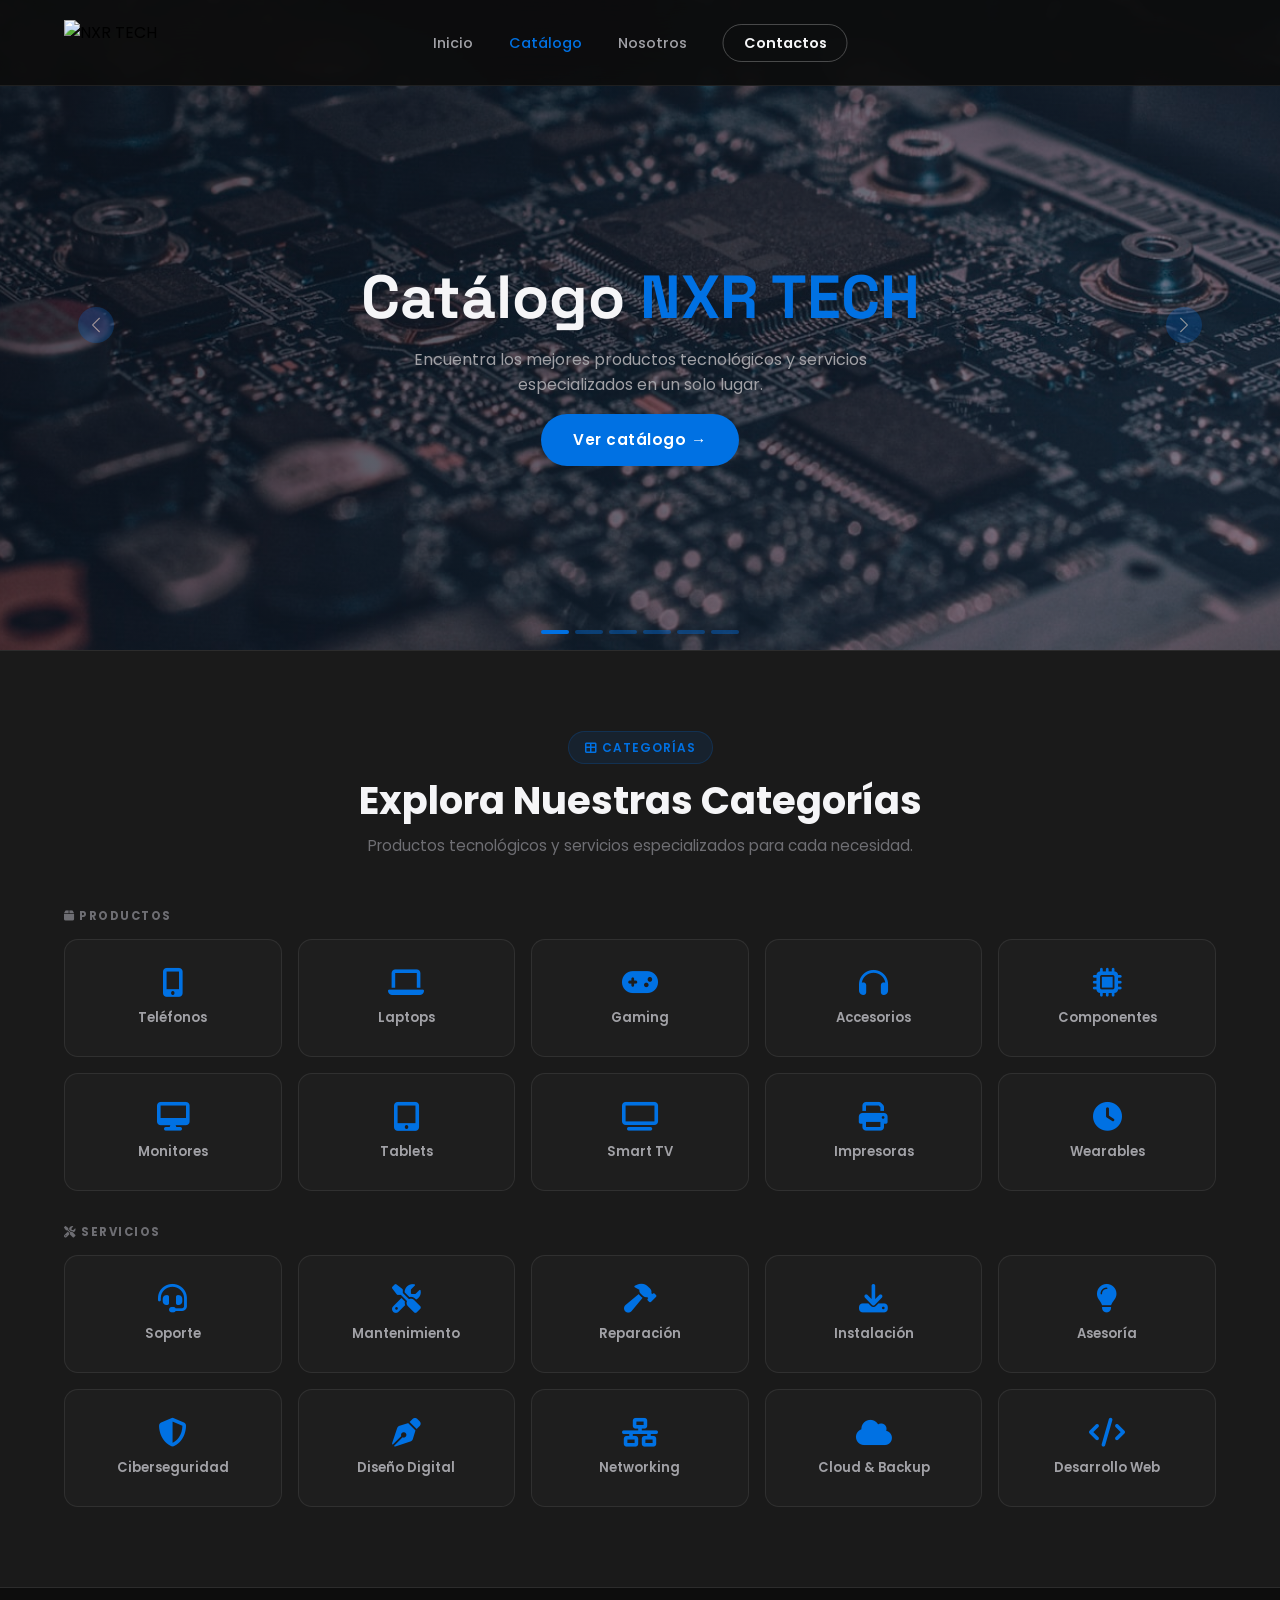
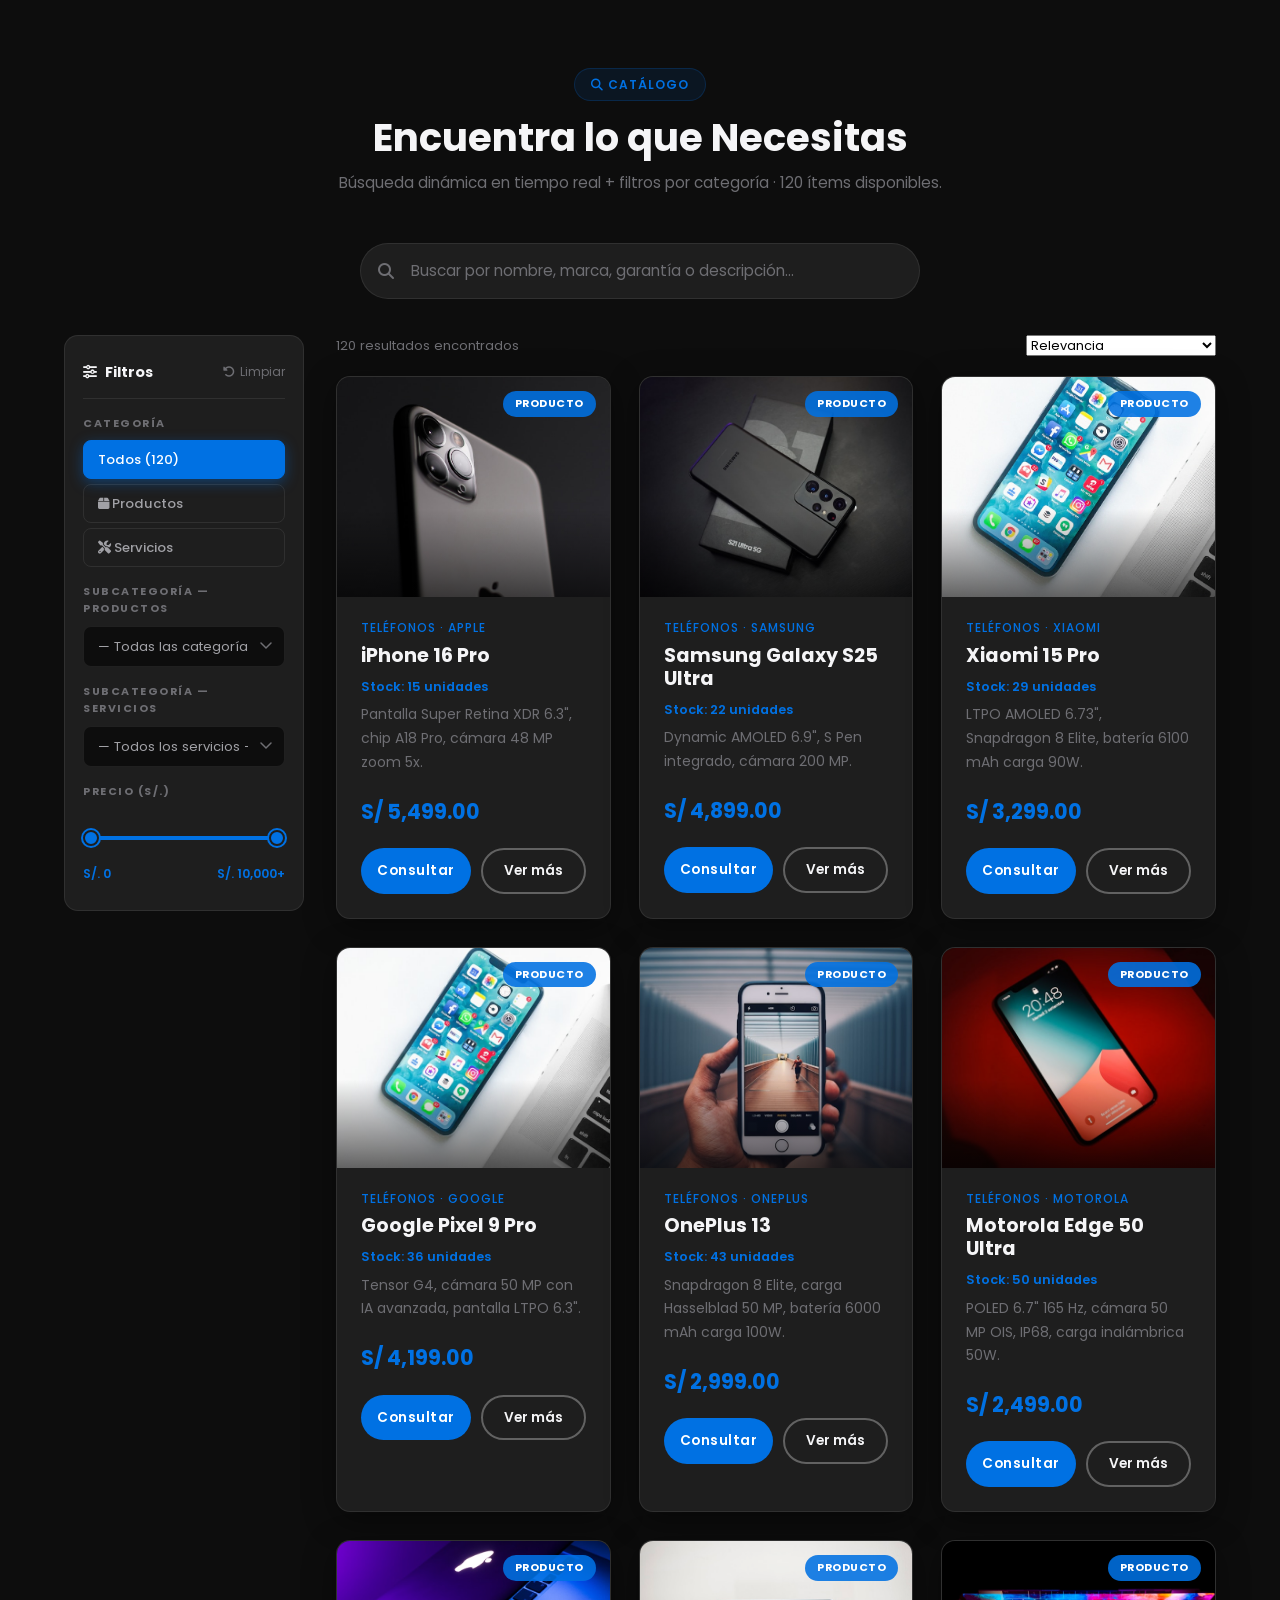
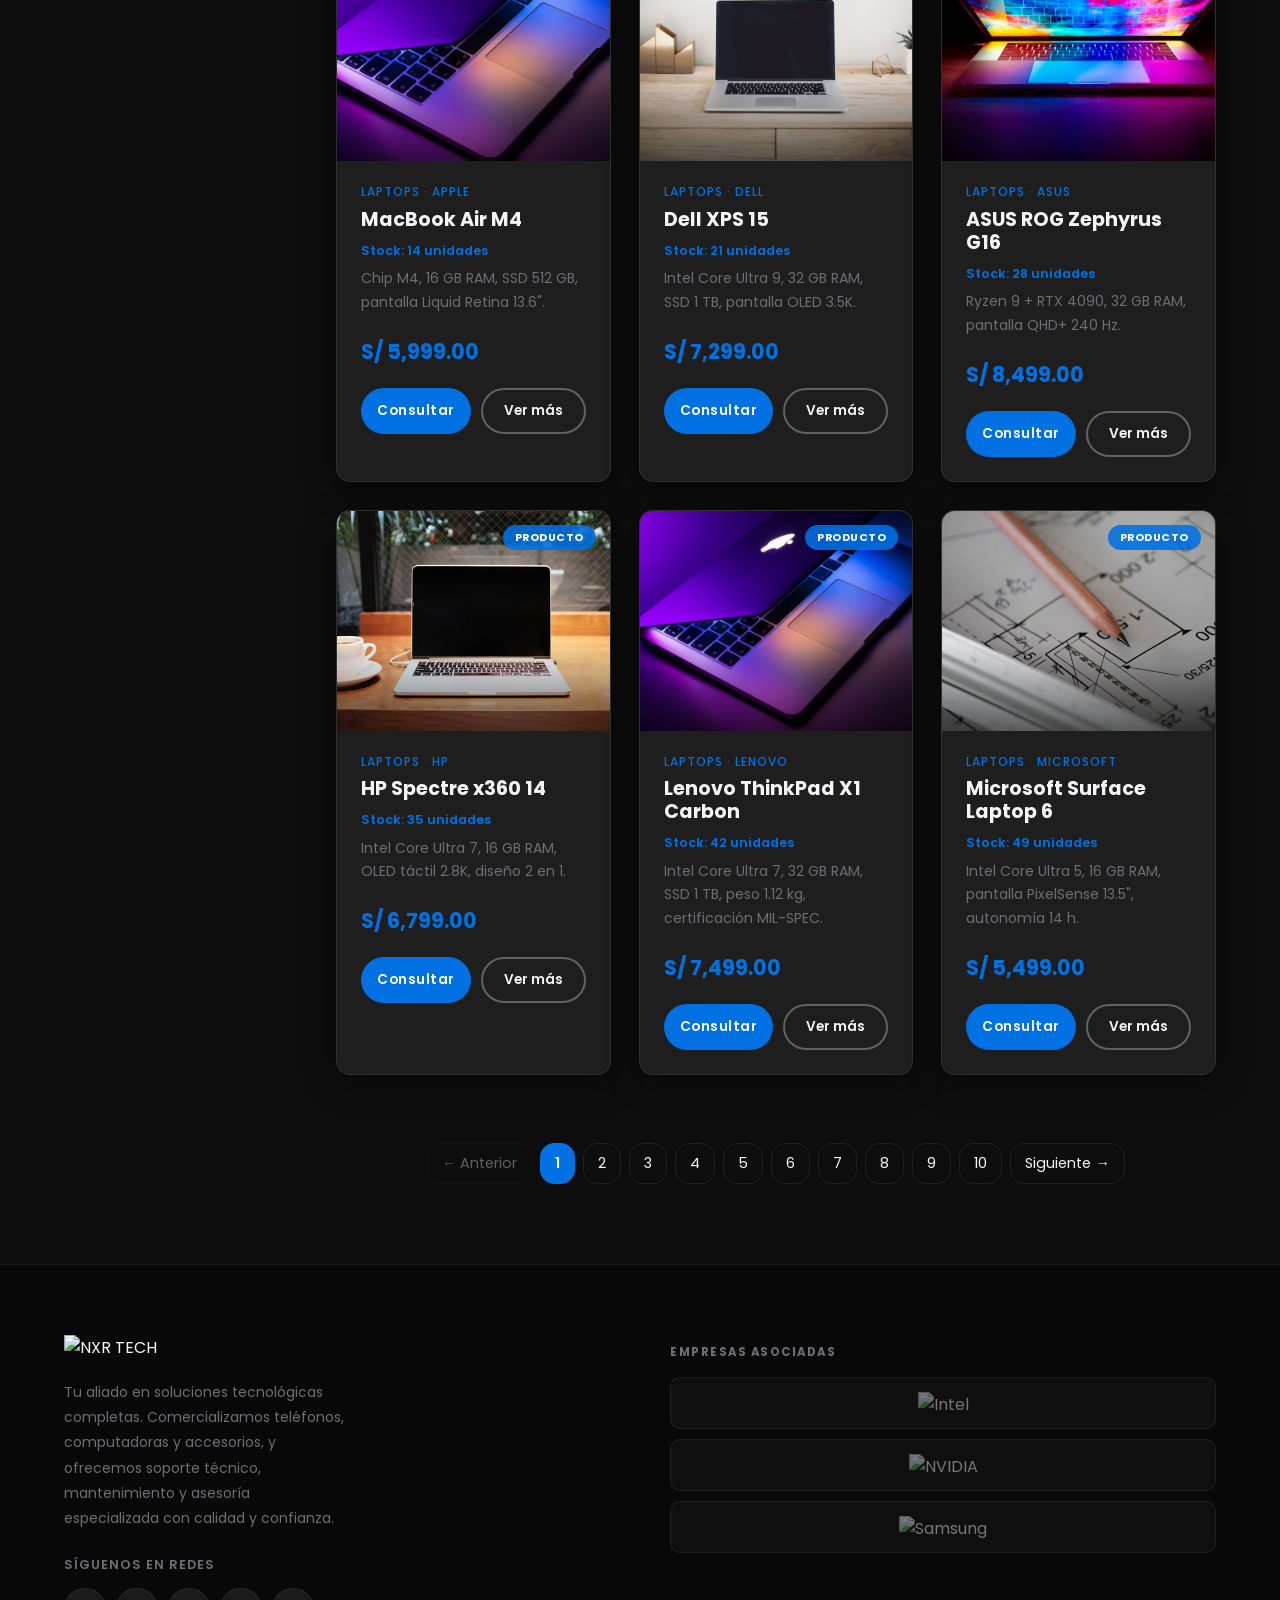
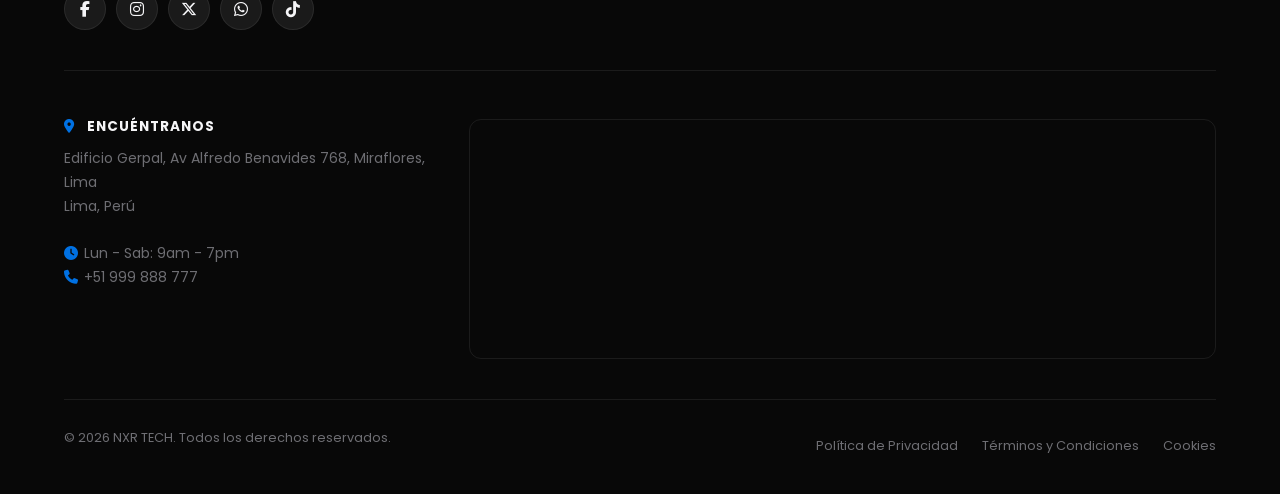
==== catalogo.html @ 7c8df474 "refactor: Cambiar a Catalogo" ====
<!DOCTYPE html>
<html lang="es">

<head>
    <meta charset="UTF-8">
    <meta name="viewport" content="width=device-width, initial-scale=1.0">
    <title>NXR TECH - Catálogo</title>
    <link rel="icon" type="image/x-icon" href="img/nxrtech.ico">

    <!-- Google Fonts -->
    <link rel="preconnect" href="https://fonts.googleapis.com">
    <link rel="preconnect" href="https://fonts.gstatic.com" crossorigin>
    <link
        href="https://fonts.googleapis.com/css2?family=Poppins:wght@300;400;500;600;700;800&family=Space+Grotesk:wght@700;800&display=swap"
        rel="stylesheet">

    <!-- Font Awesome -->
    <link rel="stylesheet" href="https://cdnjs.cloudflare.com/ajax/libs/font-awesome/6.5.0/css/all.min.css">

    <!-- Bootstrap 5 (solo para el carousel) -->
    <link rel="stylesheet" href="https://cdn.jsdelivr.net/npm/bootstrap@5.3.3/dist/css/bootstrap.min.css">

    <!-- Estilos del proyecto -->
    <link rel="stylesheet" href="css/base.css">
    <link rel="stylesheet" href="css/catalogo.css">

</head>

<body>

    <!-- NAVBAR — Christian Diaz -->
    <header id="navbar">

        <div class="ep-navbar-bar">
            <nav class="container navbar navbar-expand-md">
                <a href="inicio.html" class="nav-logo navbar-brand">
                    <img src="img/nxrtech_logo.png" alt="NXR TECH" class="nav-logo-img">
                </a>
                <button class="navbar-toggler nav-hamburger" type="button" data-bs-toggle="collapse"
                    data-bs-target="#navCatalogo" aria-controls="navCatalogo" aria-expanded="false" aria-label="Menú">
                    <span></span>
                    <span></span>
                    <span></span>
                </button>
                <div class="collapse navbar-collapse" id="navCatalogo">
                    <ul class="nav-links">
                        <li><a href="inicio.html">Inicio</a></li>
                        <li><a href="catalogo.html" style="color: var(--color-acento);">Catálogo</a></li>
                        <li><a href="#">Nosotros</a></li>
                        <li><a href="#" class="nav-cta">Contactos</a></li>
                    </ul>
                </div>
            </nav>
        </div>


        <!-- CAROUSEL — Juan Morales -->
        <section id="catalogo-carousel">
            <div id="carouselCatalogo" class="carousel slide" data-bs-ride="carousel" data-bs-interval="4500">

                <!-- indicadores -->
                <div class="carousel-indicators">
                    <button type="button" data-bs-target="#carouselCatalogo" data-bs-slide-to="0"
                        class="active"></button>

                    <button type="button" data-bs-target="#carouselCatalogo" data-bs-slide-to="1"></button>

                    <button type="button" data-bs-target="#carouselCatalogo" data-bs-slide-to="2"></button>

                    <button type="button" data-bs-target="#carouselCatalogo" data-bs-slide-to="3"></button>

                    <button type="button" data-bs-target="#carouselCatalogo" data-bs-slide-to="4"></button>

                    <button type="button" data-bs-target="#carouselCatalogo" data-bs-slide-to="5"></button>
                </div>

                <!-- slides -->
                <div class="carousel-inner">

                    <div class="carousel-item active">
                        <div class="jm-slide" style="background-image: url('img/catalogo/banner/banner-1.jpg');">
                            <div class="jm-slide-contenido">
                                <h2>Catálogo <span>NXR TECH</span></h2>
                                <p>Encuentra los mejores productos tecnológicos y servicios especializados en un solo
                                    lugar.</p>
                                <a href="#catalogo-busqueda" class="btn-primario">Ver catálogo →</a>
                            </div>
                        </div>
                    </div>

                    <div class="carousel-item">
                        <div class="jm-slide" style="background-image: url('img/catalogo/banner/banner-2.jpg');">
                            <div class="jm-slide-contenido">
                                <h2>Tecnología <span>de Punta</span></h2>
                                <p>Teléfonos, laptops, gaming y componentes de las mejores marcas del mercado.</p>
                                <a href="#catalogo-busqueda" class="btn-primario">Ver productos →</a>
                            </div>
                        </div>
                    </div>

                    <div class="carousel-item">
                        <div class="jm-slide" style="background-image: url('img/catalogo/banner/banner-3.jpg');">
                            <div class="jm-slide-contenido">
                                <h2>Servicios <span>Especializados</span></h2>
                                <p>Soporte, mantenimiento, reparación e instalación con técnicos certificados.</p>
                                <a href="#catalogo-busqueda" class="btn-primario">Ver servicios →</a>
                            </div>
                        </div>
                    </div>

                    <div class="carousel-item">
                        <div class="jm-slide" style="background-image: url('img/catalogo/banner/banner-4.jpg');">
                            <div class="jm-slide-contenido">
                                <h2>Espacios <span>de Trabajo</span></h2>
                                <p>Equipamos tu oficina con la mejor tecnología para maximizar tu productividad.</p>
                                <a href="#catalogo-busqueda" class="btn-primario">Ver productos →</a>
                            </div>
                        </div>
                    </div>

                    <div class="carousel-item">
                        <div class="jm-slide" style="background-image: url('img/catalogo/banner/banner-5.jpg');">
                            <div class="jm-slide-contenido">
                                <h2>Seguridad <span>Digital</span></h2>
                                <p>Protege tu empresa con nuestros servicios de ciberseguridad y monitoreo avanzado.</p>
                                <a href="#catalogo-busqueda" class="btn-primario">Ver servicios →</a>
                            </div>
                        </div>
                    </div>

                    <div class="carousel-item">
                        <div class="jm-slide" style="background-image: url('img/catalogo/banner/banner-6.jpg');">
                            <div class="jm-slide-contenido">
                                <h2>Equipo <span>Colaborativo</span></h2>
                                <p>Soluciones tecnológicas pensadas para equipos que buscan innovar y crecer juntos.</p>
                                <a href="#catalogo-busqueda" class="btn-primario">Ver catálogo →</a>
                            </div>
                        </div>
                    </div>
                </div>

                <!-- controles -->
                <button class="carousel-control-prev" type="button" data-bs-target="#carouselCatalogo"
                    data-bs-slide="prev">

                    <span class="carousel-control-prev-icon"></span>
                </button>

                <button class="carousel-control-next" type="button" data-bs-target="#carouselCatalogo"
                    data-bs-slide="next">

                    <span class="carousel-control-next-icon"></span>
                </button>
            </div>
        </section>

    </header>

    <main>
        <!-- CATEGORÍAS — Xiomara Solis -->
        <section id="catalogo-categorias">
            <div class="container">

                <div class="catalogo-seccion-header">
                    <span class="catalogo-badge"><i class="fas fa-th-large"></i> Categorías</span>
                    <h2 class="catalogo-seccion-titulo">Explora Nuestras Categorías</h2>
                    <p class="catalogo-seccion-subtitulo">Productos tecnológicos y servicios especializados para cada
                        necesidad.</p>
                </div>

                <!-- Productos -->
                <p class="xs-cat-label"><i class="fas fa-box"></i> Productos</p>
                <div class="xs-cats-grid">
                    <div class="xs-cat-card">
                        <i class="fas fa-mobile-screen-button"></i>
                        <span class="xs-cat-nombre">Teléfonos</span>
                    </div>
                    <div class="xs-cat-card">
                        <i class="fas fa-laptop"></i>
                        <span class="xs-cat-nombre">Laptops</span>
                    </div>
                    <div class="xs-cat-card">
                        <i class="fas fa-gamepad"></i>
                        <span class="xs-cat-nombre">Gaming</span>
                    </div>
                    <div class="xs-cat-card">
                        <i class="fas fa-headphones"></i>
                        <span class="xs-cat-nombre">Accesorios</span>
                    </div>
                    <div class="xs-cat-card">
                        <i class="fas fa-microchip"></i>
                        <span class="xs-cat-nombre">Componentes</span>
                    </div>
                    <div class="xs-cat-card">
                        <i class="fas fa-desktop"></i>
                        <span class="xs-cat-nombre">Monitores</span>
                    </div>
                    <div class="xs-cat-card">
                        <i class="fas fa-tablet-screen-button"></i>
                        <span class="xs-cat-nombre">Tablets</span>
                    </div>
                    <div class="xs-cat-card">
                        <i class="fas fa-tv"></i>
                        <span class="xs-cat-nombre">Smart TV</span>
                    </div>
                    <div class="xs-cat-card">
                        <i class="fas fa-print"></i>
                        <span class="xs-cat-nombre">Impresoras</span>
                    </div>
                    <div class="xs-cat-card">
                        <i class="fas fa-clock"></i>
                        <span class="xs-cat-nombre">Wearables</span>
                    </div>
                </div>

                <!-- Servicios -->
                <p class="xs-cat-label"><i class="fas fa-tools"></i> Servicios</p>
                <div class="xs-cats-grid-servicios">
                    <div class="xs-cat-card">
                        <i class="fas fa-headset"></i>
                        <span class="xs-cat-nombre">Soporte</span>
                    </div>
                    <div class="xs-cat-card">
                        <i class="fas fa-screwdriver-wrench"></i>
                        <span class="xs-cat-nombre">Mantenimiento</span>
                    </div>
                    <div class="xs-cat-card">
                        <i class="fas fa-hammer"></i>
                        <span class="xs-cat-nombre">Reparación</span>
                    </div>
                    <div class="xs-cat-card">
                        <i class="fas fa-download"></i>
                        <span class="xs-cat-nombre">Instalación</span>
                    </div>
                    <div class="xs-cat-card">
                        <i class="fas fa-lightbulb"></i>
                        <span class="xs-cat-nombre">Asesoría</span>
                    </div>
                    <div class="xs-cat-card">
                        <i class="fas fa-shield-halved"></i>
                        <span class="xs-cat-nombre">Ciberseguridad</span>
                    </div>
                    <div class="xs-cat-card">
                        <i class="fas fa-pen-nib"></i>
                        <span class="xs-cat-nombre">Diseño Digital</span>
                    </div>
                    <div class="xs-cat-card">
                        <i class="fas fa-network-wired"></i>
                        <span class="xs-cat-nombre">Networking</span>
                    </div>
                    <div class="xs-cat-card">
                        <i class="fas fa-cloud"></i>
                        <span class="xs-cat-nombre">Cloud &amp; Backup</span>
                    </div>
                    <div class="xs-cat-card">
                        <i class="fas fa-code"></i>
                        <span class="xs-cat-nombre">Desarrollo Web</span>
                    </div>
                </div>

            </div>
        </section>

        <!-- BÚSQUEDA + FILTROS — Joel Saldaña | LISTA DE RESULTADOS — Maykol Calle -->
        <section id="catalogo-busqueda">
            <div class="container">

                <div class="catalogo-seccion-header">
                    <span class="catalogo-badge"><i class="fas fa-search"></i> Catálogo</span>
                    <h2 class="catalogo-seccion-titulo">Encuentra lo que Necesitas</h2>
                    <p class="catalogo-seccion-subtitulo">Búsqueda dinámica en tiempo real + filtros por categoría · 120
                        ítems disponibles.</p>
                </div>

                <div class="js-buscador">
                    <i class="fas fa-search"></i>
                    <input type="text" id="inputBusqueda" oninput="filtrar()"
                        placeholder="Buscar por nombre, marca, garantía o descripción..." autocomplete="off">
                </div>

                <div class="catalogo-busqueda-layout">
                    <aside class="js-sidebar">
                        <div class="js-sidebar-header">
                            <p class="js-sidebar-titulo"><i class="fas fa-sliders"></i> Filtros</p>
                            <button class="js-btn-limpiar" onclick="limpiarFiltros()">
                                <i class="fas fa-rotate-left"></i> Limpiar
                            </button>
                        </div>

                        <p class="js-filtros-label">Categoría</p>
                        <div class="js-filtros-col">
                            <button id="btn-todos" class="js-filtro-btn activo" onclick="setFiltro('todos', this)">Todos
                                (120)</button>
                            <button id="btn-productos" class="js-filtro-btn" onclick="setFiltro('Producto', this)">
                                <i class="fas fa-box"></i> Productos
                            </button>
                            <button id="btn-servicios" class="js-filtro-btn" onclick="setFiltro('Servicio', this)">
                                <i class="fas fa-tools"></i> Servicios
                            </button>
                        </div>

                        <p class="js-filtros-label">Subcategoría — Productos</p>
                        <select id="selectProductos" class="js-filtro-select" onchange="setFiltroSelect(this)">
                            <option value="">— Todas las categorías —</option>
                            <option value="Teléfonos">Teléfonos</option>
                            <option value="Laptops">Laptops</option>
                            <option value="Gaming">Gaming</option>
                            <option value="Accesorios">Accesorios</option>
                            <option value="Componentes">Componentes</option>
                            <option value="Monitores">Monitores</option>
                            <option value="Tablets">Tablets</option>
                            <option value="Smart TV">Smart TV</option>
                            <option value="Impresoras">Impresoras</option>
                            <option value="Wearables">Wearables</option>
                        </select>

                        <p class="js-filtros-label">Subcategoría — Servicios</p>
                        <select id="selectServicios" class="js-filtro-select" onchange="setFiltroSelect(this)">
                            <option value="">— Todos los servicios —</option>
                            <option value="Soporte">Soporte</option>
                            <option value="Mantenimiento">Mantenimiento</option>
                            <option value="Reparación">Reparación</option>
                            <option value="Instalación">Instalación</option>
                            <option value="Asesoría">Asesoría</option>
                            <option value="Ciberseguridad">Ciberseguridad</option>
                            <option value="Diseño Digital">Diseño Digital</option>
                            <option value="Networking">Networking</option>
                            <option value="Cloud &amp; Backup">Cloud &amp; Backup</option>
                            <option value="Desarrollo Web">Desarrollo Web</option>
                        </select>

                        <p class="js-filtros-label">Precio (S/.)</p>
                        <div class="js-precio-slider-container">
                            <div class="js-precio-slider-track-wrapper">
                                <div class="js-precio-slider-track">
                                    <div class="js-precio-slider-range" id="sliderRange"></div>
                                </div>
                                <input type="range" id="sliderMin" class="js-precio-range" min="0" max="10000" value="0"
                                    step="100" oninput="actualizarSliderVisual()" onchange="updateSlider('min')">
                                <input type="range" id="sliderMax" class="js-precio-range" min="0" max="10000"
                                    value="10000" step="100" oninput="actualizarSliderVisual()"
                                    onchange="updateSlider('max')">
                            </div>
                            <div class="js-precio-display">
                                <span id="displayMin">S/. 0</span>
                                <span id="displayMax">S/. 10,000+</span>
                            </div>
                        </div>
                    </aside>

                    <div class="mc-main">
                        <div class="mc-main-barra">
                            <p id="catalogo-contador"></p>
                            <select id="selectOrden" class="mc-orden-select" onchange="setOrden(this)">
                                <option value="relevancia">Relevancia</option>
                                <option value="precio-asc">Precio: menor a mayor</option>
                                <option value="precio-desc">Precio: mayor a menor</option>
                                <option value="nombre-az">Nombre: A → Z</option>
                                <option value="nombre-za">Nombre: Z → A</option>
                            </select>
                        </div>
                        <div id="catalogo-lista" class="mc-lista-grid"></div>
                        <div id="catalogo-sin-resultados">
                            <i class="fas fa-search-minus"></i>
                            <p>No se encontraron resultados para tu búsqueda.</p>
                        </div>
                    </div>

                </div>
            </div>
        </section>

    </main>

    <!-- FOOTER — Enrique Prada -->
    <footer>
        <div class="container">

            <div class="footer-top">

                <div class="footer-marca">
                    <a href="inicio.html" class="nav-logo">
                        <img src="img/nxrtech_logo.png" alt="NXR TECH" class="nav-logo-img">
                    </a>
                    <p class="footer-descripcion">
                        Tu aliado en soluciones tecnológicas completas. Comercializamos teléfonos,
                        computadoras y accesorios, y ofrecemos soporte técnico, mantenimiento y
                        asesoría especializada con calidad y confianza.
                    </p>
                    <p class="footer-redes-titulo">Síguenos en redes</p>
                    <div class="footer-redes">
                        <a href="https://www.facebook.com/NXRDuroCorp/" target="_blank" class="red-social facebook"
                            title="Facebook"><i class="fab fa-facebook-f"></i></a>
                        <a href="https://www.instagram.com/nxrdigitalsolution/" target="_blank"
                            class="red-social instagram" title="Instagram"><i class="fab fa-instagram"></i></a>
                        <a href="https://x.com/nxrt_io" target="_blank" class="red-social twitter" title="Twitter/X"><i
                                class="fab fa-x-twitter"></i></a>
                        <a href="https://wa.me/51912016161" target="_blank" class="red-social whatsapp"
                            title="WhatsApp"><i class="fab fa-whatsapp"></i></a>
                        <a href="https://www.tiktok.com/@nxr.projects" target="_blank" class="red-social tiktok"
                            title="TikTok"><i class="fab fa-tiktok"></i></a>
                    </div>
                </div>

                <div class="footer-asociadas">
                    <p class="footer-asociadas-label">Empresas Asociadas</p>
                    <div class="footer-asociadas-lista">
                        <a href="https://www.intel.com" target="_blank" class="footer-asociadas-item">
                            <img src="img/logo-intel.svg" alt="Intel">
                        </a>
                        <a href="https://www.nvidia.com" target="_blank" class="footer-asociadas-item">
                            <img src="img/logo-nvidia.svg" alt="NVIDIA">
                        </a>
                        <a href="https://www.samsung.com" target="_blank" class="footer-asociadas-item">
                            <img src="img/logo-samsung.svg" alt="Samsung">
                        </a>
                    </div>
                </div>

            </div>

            <div class="footer-ubicacion">
                <div class="footer-mapa-info">
                    <h4><i class="fas fa-map-marker-alt"></i> Encuéntranos</h4>
                    <p>Edificio Gerpal, Av Alfredo Benavides 768, Miraflores, Lima<br>Lima, Perú<br><br>
                        <i class="fas fa-clock" style="color:var(--color-acento);margin-right:6px;"></i>Lun - Sab:
                        9am -
                        7pm<br>
                        <i class="fas fa-phone" style="color:var(--color-acento);margin-right:6px;"></i>+51 999 888
                        777
                    </p>
                </div>
                <div class="footer-mapa-wrapper">
                    <iframe title="Ubicación de NXR TECH en Google Maps"
                        src="https://www.google.com/maps/embed?pb=!1m18!1m12!1m3!1d3900.807089340955!2d-77.02765046312203!3d-12.125347888167074!2m3!1f0!2f0!3f0!3m2!1i1024!2i768!4f13.1!3m3!1m2!1s0x9105c81ec97e7907%3A0x18b4e5cf9fd504b9!2sNextech%20Education%20Center!5e0!3m2!1ses-419!2spe!4v1775803092590!5m2!1ses-419!2spe"
                        style="border:0;" allowfullscreen="" loading="lazy"
                        referrerpolicy="no-referrer-when-downgrade"></iframe>
                </div>
            </div>

            <div class="footer-bottom">
                <p>&copy; 2026 NXR TECH. Todos los derechos reservados.</p>
                <div class="footer-bottom-links">
                    <a href="#">Política de Privacidad</a>
                    <a href="#">Términos y Condiciones</a>
                    <a href="#">Cookies</a>
                </div>
            </div>

        </div>
    </footer>

    <!-- Bootstrap JS (necesario para el carousel) -->
    <script src="https://cdn.jsdelivr.net/npm/bootstrap@5.3.3/dist/js/bootstrap.bundle.min.js"></script>

    <!-- Scripts del proyecto -->
    <script src="js/main.js"></script>
    <script src="js/catalogo/catalogo.js"></script>
    <script src="js/catalogo/datos.js"></script>
    <script src="js/catalogo/listado.js"></script>
    <script src="js/catalogo/filtros.js"></script>

</body>

</html>
---- css/base.css ----
/* ============================================================
   base.css — NXR TECH
   Solo contiene variables globales y reset.
   ============================================================ */

/* ------------------------------------------------------------
   VARIABLES GLOBALES
   ------------------------------------------------------------ */
:root {
    /* Colores de fondo */
    --color-fondo-oscuro: #0d0d0d;
    --color-fondo-medio: #1a1a1a;
    --color-fondo-card: #1e1e1e;
    --color-fondo-claro: #f5f5f7;
    --color-fondo-claro2: #e8e8ed;

    /* Color acento / primario */
    --color-acento: #0071e3;
    --color-acento-hover: #0077ed;
    --color-acento-glow: rgba(0, 113, 227, 0.4);

    /* Colores de texto */
    --color-texto-claro: #f5f5f7;
    --color-texto-oscuro: #1d1d1f;
    --color-texto-gris: #6e6e73;
    --color-texto-gris-claro: #a1a1a6;

    /* Bordes y sombras */
    --color-borde: rgba(255, 255, 255, 0.08);
    --sombra-card: 0 8px 32px rgba(0, 0, 0, 0.4);

    /* Tipografía */
    --fuente-principal: 'Poppins', sans-serif;

    /* Otros */
    --radio-borde: 14px;
    --transicion: all 0.3s ease;
    --max-ancho: 1200px;
}

/* ------------------------------------------------------------
   RESET GENERAL
   ------------------------------------------------------------ */
*, *::before, *::after {
    margin: 0;
    padding: 0;
    box-sizing: border-box;
}

html {
    scroll-behavior: smooth;
    overflow-x: hidden;
}

body {
    font-family: var(--fuente-principal);
    background-color: var(--color-fondo-oscuro);
    color: var(--color-texto-claro);
    line-height: 1.6;
    overflow-x: hidden;
    width: 100%;
}

img {
    max-width: 100%;
    display: block;
}

a {
    text-decoration: none;
    color: inherit;
    transition: var(--transicion);
}

ul {
    list-style: none;
}

/* ------------------------------------------------------------
   CONTENEDOR GLOBAL
   ------------------------------------------------------------ */
.container {
    max-width: var(--max-ancho);
    margin: 0 auto;
    padding: 0 24px;
}

/* ------------------------------------------------------------
   ANIMACIONES BASE
   TODO: estas clases se usarán más adelante para animar
   elementos al hacer scroll. Por ahora ningún elemento
   del HTML las tiene asignadas.
   ------------------------------------------------------------ */
/* .animar {
    opacity: 0;
    transform: translateY(40px);
    transition: opacity 0.7s ease, transform 0.7s ease;
}

.animar.visible {
    opacity: 1;
    transform: translateY(0);
}

.animar-delay-1 { transition-delay: 0.1s; }
.animar-delay-2 { transition-delay: 0.2s; }
.animar-delay-3 { transition-delay: 0.3s; }
.animar-delay-4 { transition-delay: 0.4s; } */

@keyframes fadeInUp {
    from { opacity: 0; transform: translateY(30px); }
    to   { opacity: 1; transform: translateY(0); }
}

@keyframes fadeInDown {
    from { opacity: 0; transform: translateY(-20px); }
    to   { opacity: 1; transform: translateY(0); }
}

/* ------------------------------------------------------------
   NAVBAR (Enrique Prada — compartido hasta que Christian implemente el suyo)
   ------------------------------------------------------------ */
.ep-navbar-bar {
    position: fixed;
    top: 0;
    left: 0;
    width: 100%;
    z-index: 1000;
    transition: var(--transicion);
    padding: 20px 0;
    background-color: transparent;
}

header.scrolled .ep-navbar-bar {
    background-color: rgba(13, 13, 13, 0.92);
    backdrop-filter: blur(20px);
    -webkit-backdrop-filter: blur(20px);
    padding: 12px 0;
    border-bottom: 1px solid var(--color-borde);
}

nav {
    display: flex;
    align-items: center;
    justify-content: space-between;
}

.nav-logo {
    display: flex;
    align-items: center;
}

.nav-logo-img {
    height: 45px;
    width: auto;
    object-fit: contain;
}

.nav-links {
    display: flex;
    gap: 36px;
    align-items: center;
    position: absolute;
    left: 50%;
    transform: translateX(-50%);
    padding: 0;
    margin: 0;
}

.nav-links a {
    font-size: 0.9rem;
    font-weight: 500;
    color: var(--color-texto-gris-claro);
    position: relative;
}

.nav-links a::after {
    content: '';
    position: absolute;
    bottom: -4px;
    left: 0;
    width: 0;
    height: 2px;
    background-color: var(--color-acento);
    transition: var(--transicion);
}

.nav-links a:hover { color: var(--color-texto-claro); }
.nav-links a:hover::after { width: 100%; }

.nav-cta {
    background-color: transparent;
    color: var(--color-texto-claro) !important;
    padding: 8px 20px;
    border-radius: 50px;
    font-weight: 600 !important;
    border: 1px solid rgba(255, 255, 255, 0.25);
}

.nav-cta:hover {
    border-color: var(--color-acento);
    color: var(--color-acento) !important;
}

.nav-cta::after { display: none !important; }

.nav-hamburger {
    display: none;
    flex-direction: column;
    gap: 5px;
    cursor: pointer;
    background: none;
    border: none;
    padding: 4px;
}

.nav-hamburger span {
    display: block;
    width: 25px;
    height: 2px;
    background-color: var(--color-texto-claro);
    border-radius: 2px;
    transition: var(--transicion);
}

@media (max-width: 768px) {
    .nav-links {
        display: none;
        position: static;
        transform: none;
    }
    .nav-hamburger { display: flex; }

    .nav-links.nav-abierto {
        display: flex;
        flex-direction: column;
        position: absolute;
        top: 100%;
        left: 0;
        transform: none;
        width: 100%;
        background-color: #0d0d0d;
        padding: 8px 0 16px;
        gap: 0;
        border-bottom: 1px solid var(--color-borde);
        z-index: 999;
        box-shadow: 0 10px 30px rgba(0,0,0,0.6);
    }

    .nav-links.nav-abierto li a {
        display: block;
        padding: 14px 24px;
        font-size: 1rem;
        color: var(--color-texto-gris-claro);
        border-bottom: 1px solid var(--color-borde);
    }

    .nav-links.nav-abierto li a:hover {
        color: var(--color-texto-claro);
        background-color: rgba(255,255,255,0.04);
    }

    .nav-links.nav-abierto li:last-child a {
        margin: 12px 24px 0;
        border-bottom: none;
        text-align: center;
        border-radius: 50px;
        padding: 12px 24px;
    }
}

/* ------------------------------------------------------------
   BOTONES GLOBALES
   ------------------------------------------------------------ */
.btn-primario {
    display: inline-block;
    background-color: var(--color-acento);
    color: #fff;
    padding: 14px 32px;
    border-radius: 50px;
    font-size: 0.95rem;
    font-weight: 600;
    border: none;
    cursor: pointer;
    transition: var(--transicion);
    letter-spacing: 0.5px;
}

.btn-primario:hover {
    background-color: var(--color-acento-hover);
    box-shadow: 0 0 20px var(--color-acento-glow);
    transform: translateY(-2px);
}

.btn-secundario {
    display: inline-block;
    background-color: transparent;
    color: var(--color-texto-claro);
    padding: 14px 32px;
    border-radius: 50px;
    font-size: 0.95rem;
    font-weight: 600;
    border: 2px solid rgba(255, 255, 255, 0.3);
    cursor: pointer;
    transition: var(--transicion);
}

.btn-secundario:hover {
    border-color: var(--color-acento);
    color: var(--color-acento);
    transform: translateY(-2px);
}

/* ------------------------------------------------------------
   FOOTER (Enrique Prada)
   ------------------------------------------------------------ */
footer {
    background-color: #080808;
    padding: 70px 0 30px;
    border-top: 1px solid var(--color-borde);
}

.footer-top {
    display: grid;
    grid-template-columns: 1fr 1fr;
    gap: 60px;
    align-items: start;
    margin-bottom: 48px;
    padding-bottom: 40px;
    border-bottom: 1px solid var(--color-borde);
}

.footer-marca {
    max-width: 380px;
}

.footer-ubicacion {
    display: grid;
    grid-template-columns: 1fr 2fr;
    gap: 32px;
    align-items: start;
    margin-bottom: 40px;
}

.footer-mapa-wrapper {
    border-radius: 12px;
    overflow: hidden;
    border: 1px solid var(--color-borde);
    width: 100%;
    height: 240px;
}

.footer-mapa-wrapper iframe {
    width: 100%;
    height: 100%;
    display: block;
    filter: grayscale(30%) invert(90%) hue-rotate(180deg);
}

.footer-descripcion {
    font-size: 0.875rem;
    color: var(--color-texto-gris);
    line-height: 1.8;
    margin-bottom: 24px;
    max-width: 280px;
}

.footer-redes-titulo {
    font-size: 0.8rem;
    color: var(--color-texto-gris);
    text-transform: uppercase;
    letter-spacing: 1px;
    margin-bottom: 12px;
    font-weight: 600;
}

.footer-redes {
    display: flex;
    gap: 10px;
    flex-wrap: wrap;
}

.red-social {
    width: 42px;
    height: 42px;
    border-radius: 50%;
    background-color: var(--color-fondo-medio);
    border: 1px solid var(--color-borde);
    display: flex;
    align-items: center;
    justify-content: center;
    font-size: 1rem;
    transition: var(--transicion);
    cursor: pointer;
    color: var(--color-texto-claro);
    text-decoration: none;
}

.red-social:hover { transform: translateY(-4px); box-shadow: 0 8px 20px rgba(0,0,0,0.4); }
.red-social.facebook:hover  { background-color: #1877f2; border-color: #1877f2; }
.red-social.instagram:hover { background: linear-gradient(45deg,#f09433,#e6683c,#dc2743,#cc2366,#bc1888); border-color: #e6683c; }
.red-social.twitter:hover   { background-color: #000; border-color: #555; }
.red-social.whatsapp:hover  { background-color: #25d366; border-color: #25d366; }
.red-social.tiktok:hover    { background-color: #010101; border-color: #69c9d0; }

.footer-mapa-info h4 {
    font-size: 0.85rem;
    font-weight: 700;
    color: var(--color-texto-claro);
    text-transform: uppercase;
    letter-spacing: 1px;
    margin-bottom: 12px;
}

.footer-mapa-info h4 i { color: var(--color-acento); margin-right: 8px; }

.footer-mapa-info p {
    font-size: 0.875rem;
    color: var(--color-texto-gris);
    line-height: 1.7;
}

.footer-col h4 {
    font-size: 0.85rem;
    font-weight: 700;
    color: var(--color-texto-claro);
    text-transform: uppercase;
    letter-spacing: 1px;
    margin-bottom: 20px;
}

.footer-col ul { display: flex; flex-direction: column; gap: 12px; }

.footer-col ul li a {
    font-size: 0.875rem;
    color: var(--color-texto-gris);
    transition: var(--transicion);
}

.footer-col ul li a:hover { color: var(--color-acento); padding-left: 4px; }

.footer-asociadas {
    padding-top: 8px;
}

.footer-asociadas-label {
    font-size: 0.72rem;
    text-transform: uppercase;
    letter-spacing: 1.5px;
    font-weight: 700;
    color: var(--color-texto-gris);
    margin-bottom: 16px;
}

.footer-asociadas-lista {
    display: flex;
    flex-direction: column;
    gap: 10px;
}

.footer-asociadas-item {
    display: flex;
    align-items: center;
    justify-content: center;
    padding: 14px 20px;
    border-radius: 10px;
    border: 1px solid rgba(255, 255, 255, 0.07);
    background: rgba(255, 255, 255, 0.03);
    transition: var(--transicion);
    text-decoration: none;
}

.footer-asociadas-item:hover {
    border-color: rgba(255, 255, 255, 0.18);
    background: rgba(255, 255, 255, 0.07);
    transform: translateX(4px);
}

.footer-asociadas-item img {
    height: 22px;
    width: auto;
    opacity: 0.45;
    transition: var(--transicion);
    flex-shrink: 0;
}

.footer-asociadas-item:hover img {
    opacity: 1;
}

.footer-bottom {
    border-top: 1px solid var(--color-borde);
    padding-top: 28px;
    display: flex;
    justify-content: space-between;
    align-items: center;
    flex-wrap: wrap;
    gap: 12px;
}

.footer-bottom p { font-size: 0.8rem; color: var(--color-texto-gris); }
.footer-bottom-links { display: flex; gap: 24px; }
.footer-bottom-links a { font-size: 0.8rem; color: var(--color-texto-gris); }
.footer-bottom-links a:hover { color: var(--color-acento); }

@media (max-width: 768px) {
    .footer-top { grid-template-columns: 1fr; gap: 40px; }
    .footer-marca { max-width: 100%; }
    .footer-asociadas-lista { flex-direction: row; flex-wrap: wrap; }
    .footer-asociadas-item { flex: 1 1 calc(50% - 5px); }
    .footer-ubicacion { grid-template-columns: 1fr; }
    .footer-bottom { flex-direction: column; text-align: center; }
}

@media (max-width: 480px) {
    .footer-asociadas-item { flex: 1 1 100%; }
}
---- css/catalogo.css ----
/* ============================================================
   catalogo.css — NXR TECH
   Estilos exclusivos de catalogo.html
   Guía completa: resultado/avance2/css/catalogo.css
   ============================================================ */

/* NAVBAR — Christian Diaz */
#navbar .ep-navbar-bar {
  background-color: rgba(13, 13, 13, 0.92);
  backdrop-filter: blur(20px);
  -webkit-backdrop-filter: blur(20px);
  border-bottom: 1px solid var(--color-borde);
}

#navbar .ep-navbar-bar nav {
  position: relative;
  padding-top: 0;
  padding-bottom: 0;
  justify-content: space-between;
}

#navbar .navbar-brand {
  padding-top: 0;
  padding-bottom: 0;
  margin-right: 0;
  font-size: inherit;
}

@media (min-width: 769px) {
  #navbar .navbar-collapse {
    flex-basis: auto;
    flex-grow: 0;
  }
}

.jm-slide {
  height: 650px;
  background-size: cover;
  background-position: center;
  position: relative;
}

.jm-slide::before {
  content: "";
  position: absolute;
  inset: 0;
  background: linear-gradient(
    120deg,
    rgba(5, 10, 20, 0.72) 0%,
    rgba(10, 22, 40, 0.5) 100%
  );
}

.jm-slide-contenido {
  position: absolute;
  inset: 0;
  display: flex;
  flex-direction: column;
  align-items: center;
  justify-content: center;
  text-align: center;
  padding: 80px 24px 0; /* top: compensa altura de la navbar fija */
  gap: 16px;
}

.jm-slide-contenido h2 {
  font-family: "Space Grotesk", sans-serif;
  font-size: clamp(2rem, 5vw, 3.8rem);
  font-weight: 800;
  color: var(--color-texto-claro);
  line-height: 1.1;
  margin: 0;
}

.jm-slide-contenido h2 span {
  color: var(--color-acento);
}

.jm-slide-contenido p {
  font-size: 1rem;
  color: var(--color-texto-gris-claro);
  max-width: 500px;
  margin: 0;
}

.carousel-control-prev-icon,
.carousel-control-next-icon {
  background-color: rgba(0, 113, 227, 0.5);
  border-radius: 50%;
  padding: 18px;
  background-size: 50%;
}

.carousel-indicators [data-bs-target] {
  background-color: var(--color-acento);
  border-radius: 50px;
  width: 28px;
  height: 4px;
  border: none;
  opacity: 0.4;
}

.carousel-indicators .active {
  opacity: 1;
}

@media (max-width: 768px) {
  .jm-slide {
    height: 380px;
  }
}

/* Cabecera de sección — compartido */
.catalogo-seccion-header {
  text-align: center;
  margin-bottom: 48px;
}

.catalogo-badge {
  display: inline-block;
  font-size: 0.75rem;
  font-weight: 600;
  text-transform: uppercase;
  letter-spacing: 1px;
  color: var(--color-acento);
  background: rgba(0, 113, 227, 0.1);
  border: 1px solid rgba(0, 113, 227, 0.2);
  padding: 6px 16px;
  border-radius: 50px;
  margin-bottom: 14px;
}

.catalogo-seccion-titulo {
  font-size: clamp(1.6rem, 3vw, 2.4rem);
  font-weight: 700;
  color: var(--color-texto-claro);
  margin-bottom: 10px;
}

.catalogo-seccion-subtitulo {
  font-size: 0.95rem;
  color: var(--color-texto-gris);
}

/* Categorías — Xiomara Solis */

#catalogo-categorias {
  background: var(--color-fondo-medio);
  padding: 80px 0;
  border-top: 1px solid var(--color-borde);
  border-bottom: 1px solid var(--color-borde);
}

.xs-cats-grid {
  display: grid;
  grid-template-columns: repeat(5, 1fr);
  gap: 16px;
  margin-bottom: 16px;
}

.xs-cats-grid-servicios {
  display: grid;
  grid-template-columns: repeat(5, 1fr);
  gap: 16px;
}

.xs-cat-card {
  background: var(--color-fondo-card);
  border: 1px solid var(--color-borde);
  border-radius: var(--radio-borde);
  padding: 28px 16px;
  text-align: center;
  transition: var(--transicion);
}

.xs-cat-card:hover {
  border-color: var(--color-acento);
  transform: translateY(-4px);
  box-shadow: 0 12px 30px rgba(0, 113, 227, 0.15);
}

.xs-cat-card i {
  font-size: 1.8rem;
  color: var(--color-acento);
  margin-bottom: 10px;
  display: block;
}

.xs-cat-card .xs-cat-nombre {
  font-size: 0.82rem;
  font-weight: 600;
  color: var(--color-texto-gris-claro);
  display: block;
}

.xs-cat-label {
  font-size: 0.72rem;
  font-weight: 700;
  text-transform: uppercase;
  letter-spacing: 1.5px;
  color: var(--color-texto-gris);
  margin-bottom: 14px;
  margin-top: 32px;
}

@media (max-width: 992px) {
  .xs-cats-grid,
  .xs-cats-grid-servicios {
    grid-template-columns: repeat(3, 1fr);
  }
}

@media (max-width: 768px) {
  .xs-cats-grid,
  .xs-cats-grid-servicios {
    grid-template-columns: repeat(3, 1fr);
  }
}

@media (max-width: 480px) {
  .xs-cats-grid,
  .xs-cats-grid-servicios {
    grid-template-columns: repeat(2, 1fr);
  }
}

/* Búsqueda y filtros — Joel Saldaña */

#catalogo-busqueda {
  background: var(--color-fondo-oscuro);
  padding: 80px 0;
}

.js-buscador {
  position: relative;
  max-width: 560px;
  margin: 0 auto 36px;
}

.js-buscador i {
  position: absolute;
  left: 18px;
  top: 50%;
  transform: translateY(-50%);
  color: var(--color-texto-gris);
  pointer-events: none;
}

#inputBusqueda {
  width: 100%;
  padding: 15px 20px 15px 50px;
  background: var(--color-fondo-card);
  border: 1px solid var(--color-borde);
  border-radius: 50px;
  color: var(--color-texto-claro);
  font-family: var(--fuente-principal);
  font-size: 0.95rem;
  outline: none;
  transition: var(--transicion);
}

#inputBusqueda:focus {
  border-color: var(--color-acento);
  box-shadow: 0 0 0 3px var(--color-acento-glow);
}

#inputBusqueda::placeholder {
  color: var(--color-texto-gris);
}

.catalogo-busqueda-layout {
  display: grid;
  grid-template-columns: 240px 1fr;
  gap: 32px;
  align-items: start;
  margin-top: 32px;
}

.js-sidebar {
  position: sticky;
  top: 80px;
  background: var(--color-fondo-card);
  border: 1px solid var(--color-borde);
  border-radius: var(--radio-borde);
  padding: 22px 18px;
  max-height: calc(100vh - 100px);
  overflow-y: auto;
}

.js-sidebar-header {
  display: flex;
  align-items: center;
  justify-content: space-between;
  margin-bottom: 16px;
  padding-bottom: 12px;
  border-bottom: 1px solid var(--color-borde);
}

.js-sidebar-titulo {
  font-size: 0.9rem;
  font-weight: 700;
  color: var(--color-texto-claro);
  display: flex;
  align-items: center;
  gap: 8px;
  margin: 0;
}

.js-btn-limpiar {
  background: transparent;
  border: none;
  color: var(--color-texto-gris);
  font-family: var(--fuente-principal);
  font-size: 0.75rem;
  cursor: pointer;
  display: flex;
  align-items: center;
  gap: 5px;
  padding: 4px 0;
  transition: var(--transicion);
}

.js-btn-limpiar:hover {
  color: var(--color-acento);
}

.js-filtros-col {
  display: flex;
  flex-direction: column;
  gap: 5px;
  margin-bottom: 4px;
}

.js-filtros-label {
  font-size: 0.68rem;
  font-weight: 700;
  text-transform: uppercase;
  letter-spacing: 1.5px;
  color: var(--color-texto-gris);
  margin: 16px 0 8px;
}

.js-filtro-btn {
  padding: 8px 14px;
  border-radius: 8px;
  border: 1px solid var(--color-borde);
  background: transparent;
  color: var(--color-texto-gris-claro);
  font-family: var(--fuente-principal);
  font-size: 0.82rem;
  font-weight: 500;
  cursor: pointer;
  transition: var(--transicion);
  width: 100%;
  text-align: left;
}

.js-filtro-btn:hover {
  border-color: var(--color-acento);
  color: var(--color-acento);
  background: rgba(0, 113, 227, 0.06);
}

.js-filtro-btn.activo {
  background: var(--color-acento);
  border-color: var(--color-acento);
  color: #fff;
  box-shadow: 0 4px 14px var(--color-acento-glow);
}

.js-filtro-select {
  width: 100%;
  padding: 9px 36px 9px 14px;
  background: var(--color-fondo-oscuro);
  border: 1px solid var(--color-borde);
  border-radius: 8px;
  color: var(--color-texto-gris-claro);
  font-family: var(--fuente-principal);
  font-size: 0.82rem;
  cursor: pointer;
  transition: var(--transicion);
  outline: none;
  appearance: none;
  -webkit-appearance: none;
  background-image: url("data:image/svg+xml,%3Csvg xmlns='http://www.w3.org/2000/svg' width='12' height='8' viewBox='0 0 12 8'%3E%3Cpath d='M1 1l5 5 5-5' stroke='%236e6e73' stroke-width='1.5' fill='none' stroke-linecap='round'/%3E%3C/svg%3E");
  background-repeat: no-repeat;
  background-position: right 12px center;
}

.js-filtro-select:focus {
  border-color: var(--color-acento);
  box-shadow: 0 0 0 3px var(--color-acento-glow);
}

.js-filtro-select option {
  background: var(--color-fondo-card);
  color: var(--color-texto-claro);
}

.js-filtro-select:disabled {
  opacity: 0.35;
  cursor: not-allowed;
  border-color: transparent;
}

.js-precio-slider-container {
  padding: 4px 0 4px;
}

.js-precio-slider-track-wrapper {
  position: relative;
  height: 40px;
  margin: 6px 0;
}

.js-precio-slider-track {
  position: absolute;
  top: 50%;
  left: 0;
  right: 0;
  transform: translateY(-50%);
  height: 4px;
  background: rgba(255, 255, 255, 0.08);
  border-radius: 2px;
  pointer-events: none;
}

.js-precio-slider-range {
  position: absolute;
  height: 100%;
  background: var(--color-acento);
  border-radius: 2px;
  left: 0%;
  width: 100%;
}

.js-precio-range {
  position: absolute;
  top: 0;
  left: 0;
  width: 100%;
  height: 100%;
  margin: 0;
  padding: 0;
  -webkit-appearance: none;
  appearance: none;
  background: transparent;
  pointer-events: none;
  outline: none;
}

.js-precio-range::-webkit-slider-thumb {
  -webkit-appearance: none;
  width: 16px;
  height: 16px;
  border-radius: 50%;
  background: var(--color-acento);
  border: 2px solid var(--color-fondo-card);
  cursor: pointer;
  pointer-events: all;
  box-shadow: 0 0 0 2px var(--color-acento);
  transition: box-shadow 0.2s;
}

.js-precio-range::-webkit-slider-thumb:hover {
  box-shadow: 0 0 0 5px var(--color-acento-glow);
}

.js-precio-range::-moz-range-thumb {
  width: 16px;
  height: 16px;
  border-radius: 50%;
  background: var(--color-acento);
  border: 2px solid var(--color-fondo-card);
  cursor: pointer;
  pointer-events: all;
  box-shadow: 0 0 0 2px var(--color-acento);
}

.js-precio-display {
  display: flex;
  justify-content: space-between;
  margin-top: 6px;
}

.js-precio-display span {
  font-size: 0.78rem;
  font-weight: 600;
  color: var(--color-acento);
}

@media (max-width: 992px) {
  .catalogo-busqueda-layout {
    grid-template-columns: 1fr;
  }

  .js-sidebar {
    position: static;
    max-height: none;
    overflow-y: visible;
  }

  .js-filtros-col {
    flex-direction: row;
    flex-wrap: wrap;
    gap: 8px;
  }

  .js-filtro-btn {
    width: auto;
    text-align: center;
    border-radius: 50px;
    padding: 7px 18px;
  }
}

/* Cards, grid y paginación — Maykol Calle */
.mc-main-barra {
  display: flex;
  align-items: center;
  justify-content: space-between;
  gap: 16px;
  margin-bottom: 20px;
}

#catalogo-contador {
  font-size: 0.82rem;
  color: var(--color-texto-gris);
  min-height: 20px;
  margin: 0;
}

.mc-orden-select {
  width: auto;
  min-width: 190px;
  font-size: 0.8rem;
}

.mc-item {
  background-color: var(--color-fondo-card);
  border-radius: var(--radio-borde);
  overflow: hidden;
  border: 1px solid var(--color-borde);
  box-shadow: var(--sombra-card);
  transition: var(--transicion);
}

.mc-item:hover {
  transform: translateY(-10px);
  border-color: var(--color-acento);
  box-shadow: 0 20px 50px rgba(0, 113, 227, 0.25);
}

.mc-item-img-wrapper {
  position: relative;
}

.mc-item-img {
  width: 100%;
  height: 220px;
  object-fit: cover;
  display: block;
}

.mc-item-img-wrapper::after {
  content: "";
  position: absolute;
  bottom: 0;
  left: 0;
  width: 100%;
  height: 40%;
  background: linear-gradient(to top, rgba(0, 0, 0, 0.6), transparent);
}

.mc-item-contenido {
  padding: 24px;
}

.mc-item-categoria {
  font-size: 0.75rem;
  text-transform: uppercase;
  letter-spacing: 1px;
  color: var(--color-acento);
  margin-bottom: 8px;
}

.mc-item-titulo {
  font-size: 1.2rem;
  font-weight: 700;
  color: var(--color-texto-claro);
  margin-bottom: 10px;
}

.mc-item-descripcion {
  font-size: 0.875rem;
  color: var(--color-texto-gris);
  line-height: 1.7;
  margin-bottom: 20px;
}

.mc-item-extra {
  font-size: 0.8rem;
  color: var(--color-acento);
  font-weight: 600;
  margin-bottom: 6px;
}

.mc-item-garantia {
  font-size: 0.8rem;
  color: var(--color-texto-gris);
  font-weight: 600;
  margin-bottom: 10px;
}

.mc-item-precio {
  display: block;
  font-size: 1.3rem;
  font-weight: 700;
  color: var(--color-acento);
  margin-bottom: 20px;
}

.mc-item-botones {
  display: flex;
  gap: 10px;
}

.mc-item-botones .btn-primario,
.mc-item-botones .btn-secundario {
  flex: 1;
  padding: 10px 16px;
  font-size: 0.85rem;
  text-align: center;
}

.mc-lista-grid {
  display: grid;
  grid-template-columns: repeat(3, 1fr);
  gap: 28px;
}

.mc-tipo-badge {
  position: absolute;
  top: 14px;
  right: 14px;
  font-size: 0.68rem;
  font-weight: 700;
  text-transform: uppercase;
  letter-spacing: 0.5px;
  padding: 4px 12px;
  border-radius: 50px;
  z-index: 2;
}

.mc-badge-producto {
  background: rgba(0, 113, 227, 0.88);
  color: #fff;
}

.mc-badge-servicio {
  background: rgba(0, 195, 120, 0.88);
  color: #fff;
}

#catalogo-sin-resultados {
  display: none;
  text-align: center;
  padding: 60px 0;
}

#catalogo-sin-resultados i {
  font-size: 2.8rem;
  color: var(--color-texto-gris);
  display: block;
  margin-bottom: 16px;
}

#catalogo-sin-resultados p {
  font-size: 1rem;
  color: var(--color-texto-gris);
}

.mc-paginacion {
  display: flex;
  justify-content: center;
  align-items: center;
  gap: 8px;
  margin-top: 2.5rem;
  flex-wrap: wrap;
  grid-column: 1 / -1; /* ocupa todo el ancho del grid */
}

.mc-pag-btn {
  padding: 8px 14px;
  border: 1px solid var(--color-borde, #333);
  background: transparent;
  color: var(--color-texto);
  border-radius: var(--radio-borde, 8px);
  cursor: pointer;
  font-family: inherit;
  font-size: 0.9rem;
  transition:
    background 0.2s,
    border-color 0.2s,
    color 0.2s;
}

.mc-pag-btn:hover:not(:disabled) {
  background: var(--color-acento);
  border-color: var(--color-acento);
  color: #fff;
}

.mc-pag-btn.mc-pag-activo {
  background: var(--color-acento);
  border-color: var(--color-acento);
  color: #fff;
  font-weight: 600;
}

.mc-pag-btn:disabled {
  opacity: 0.35;
  cursor: not-allowed;
}

@media (max-width: 992px) {
  .mc-lista-grid {
    grid-template-columns: repeat(2, 1fr);
  }
}

@media (max-width: 768px) {
  .mc-lista-grid {
    grid-template-columns: 1fr;
  }
}
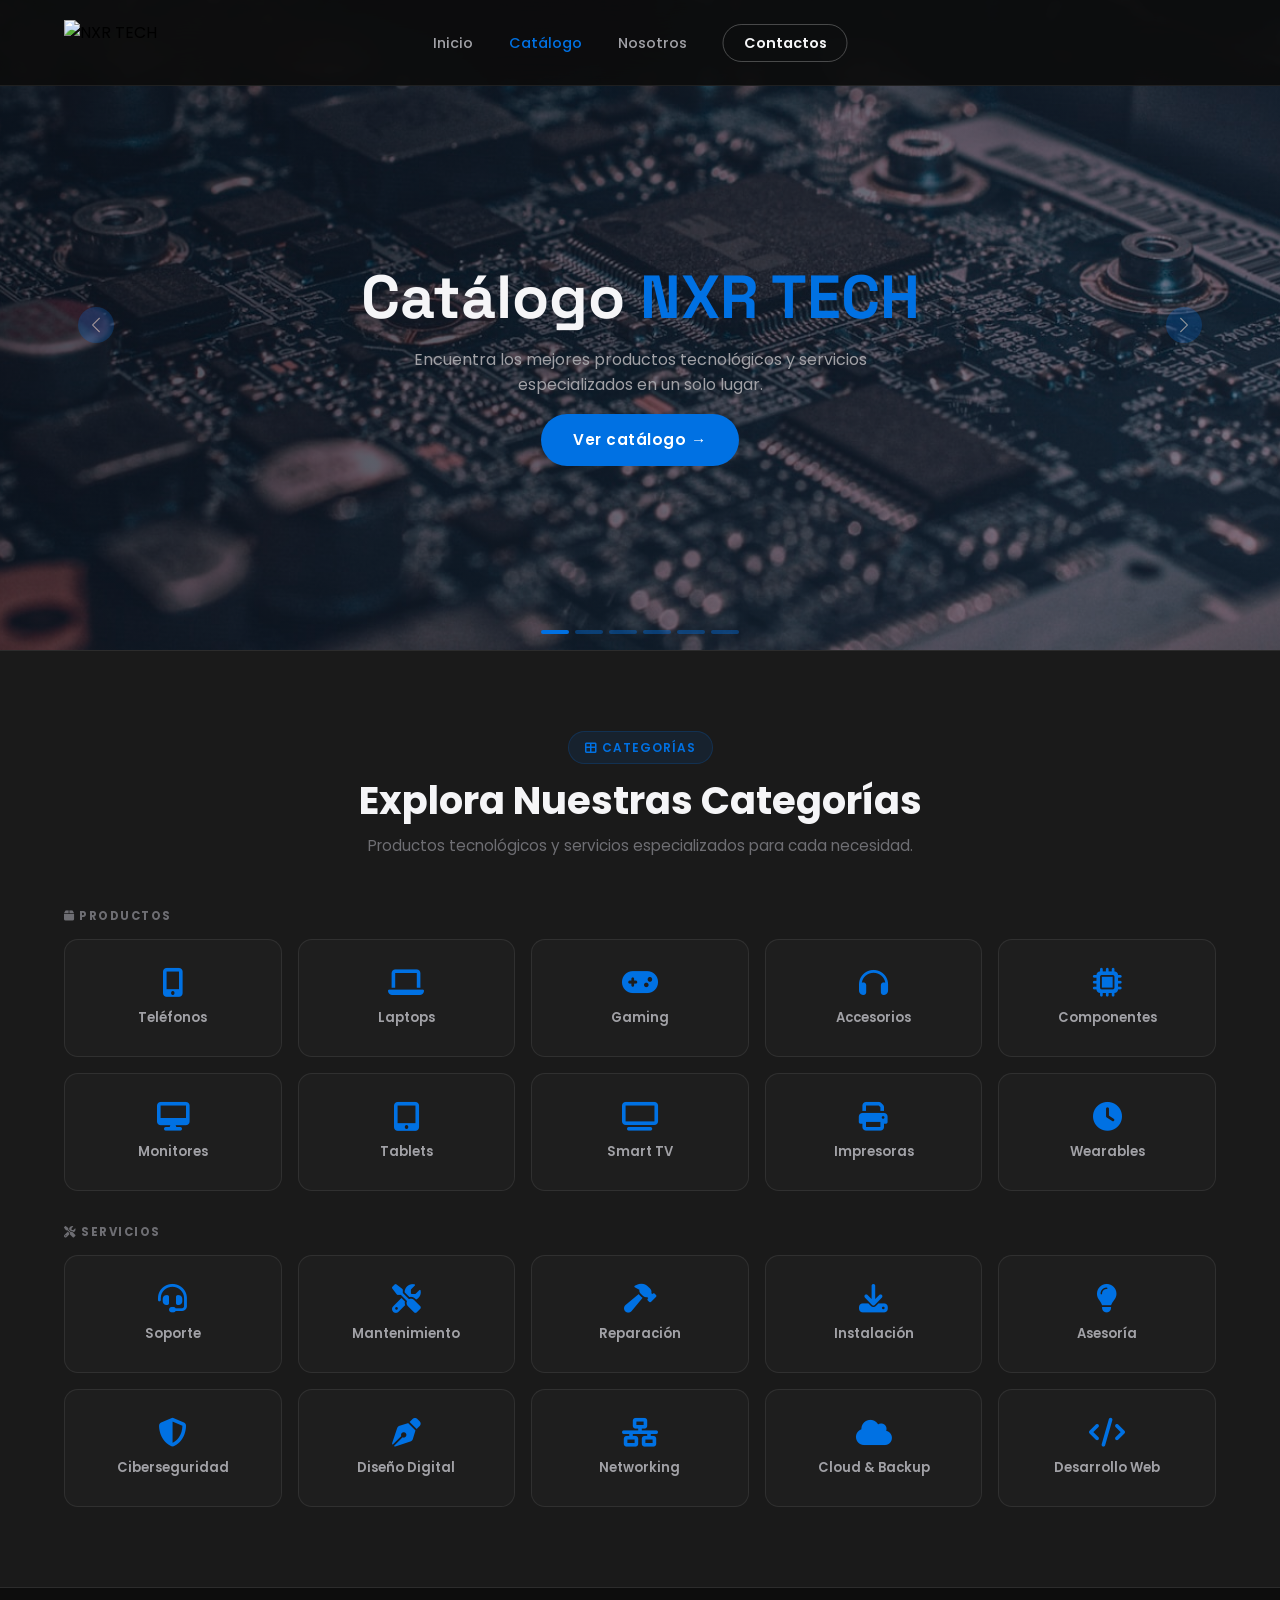
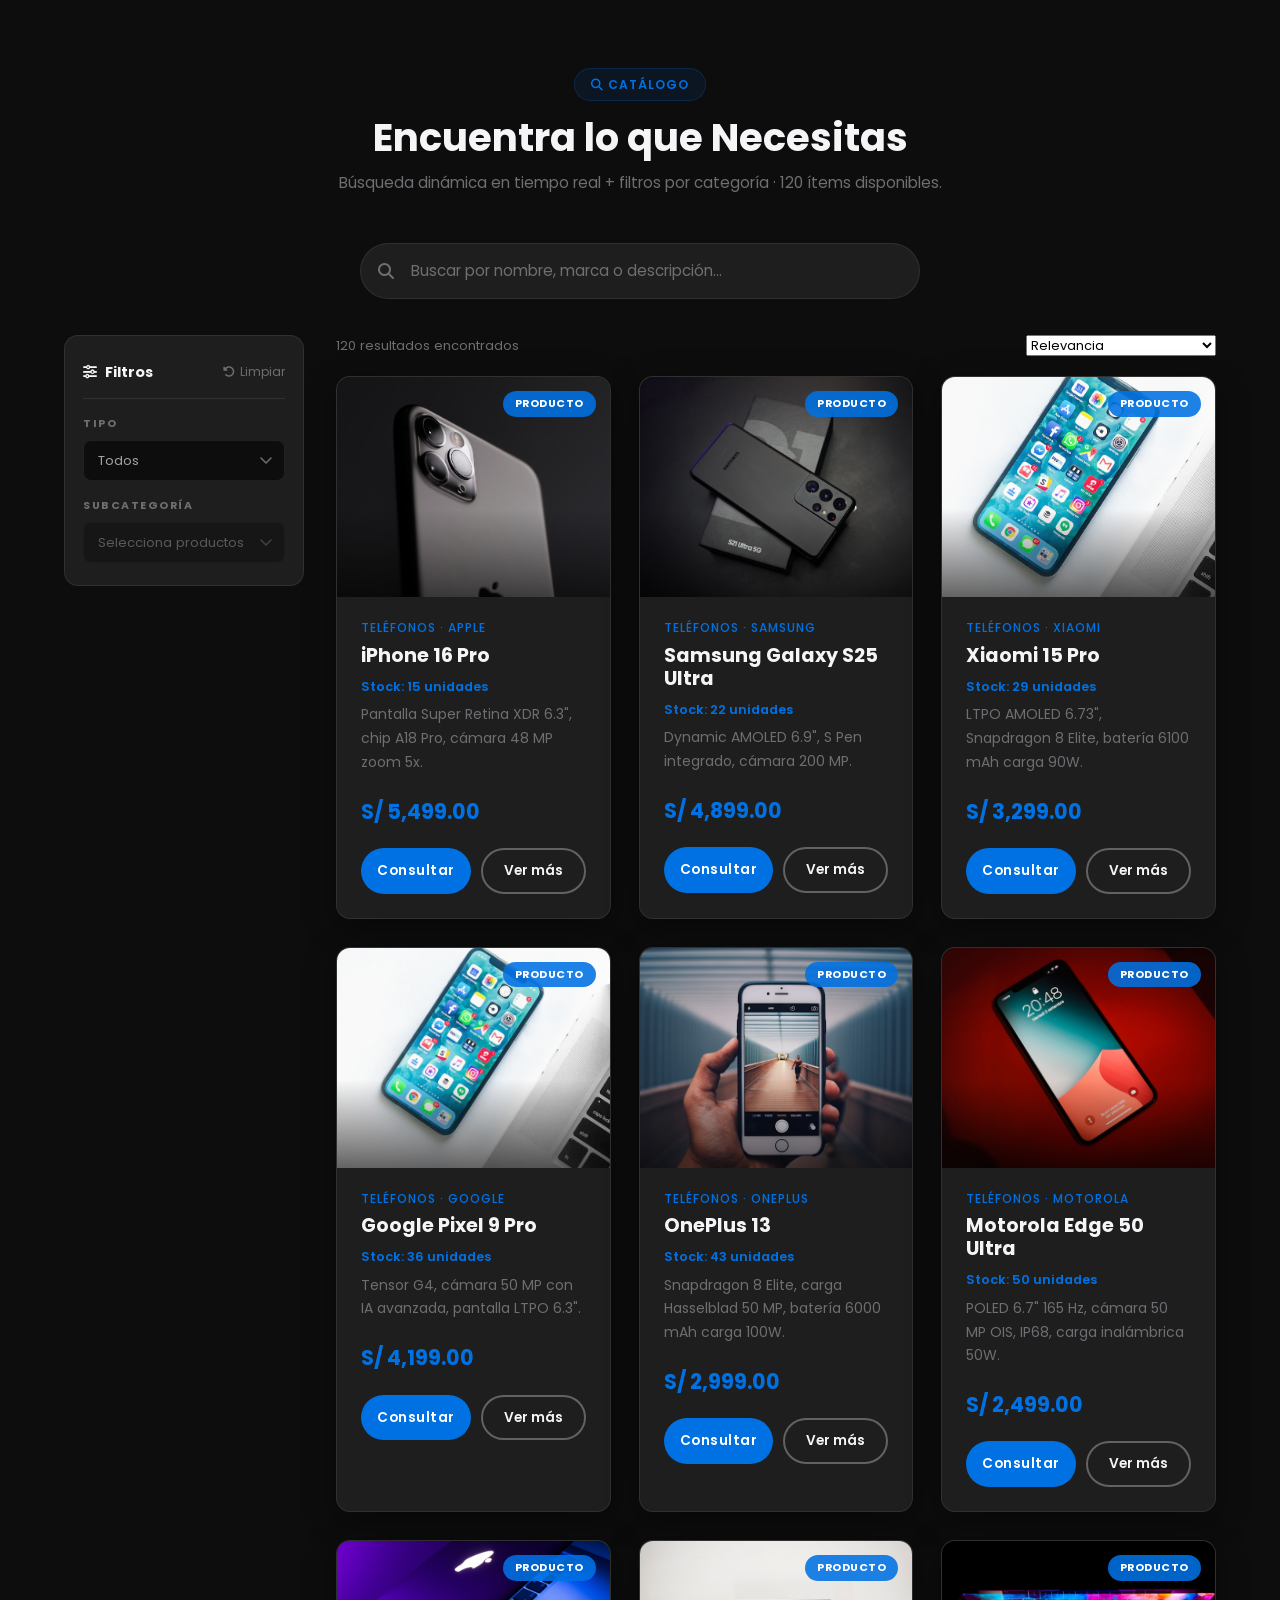
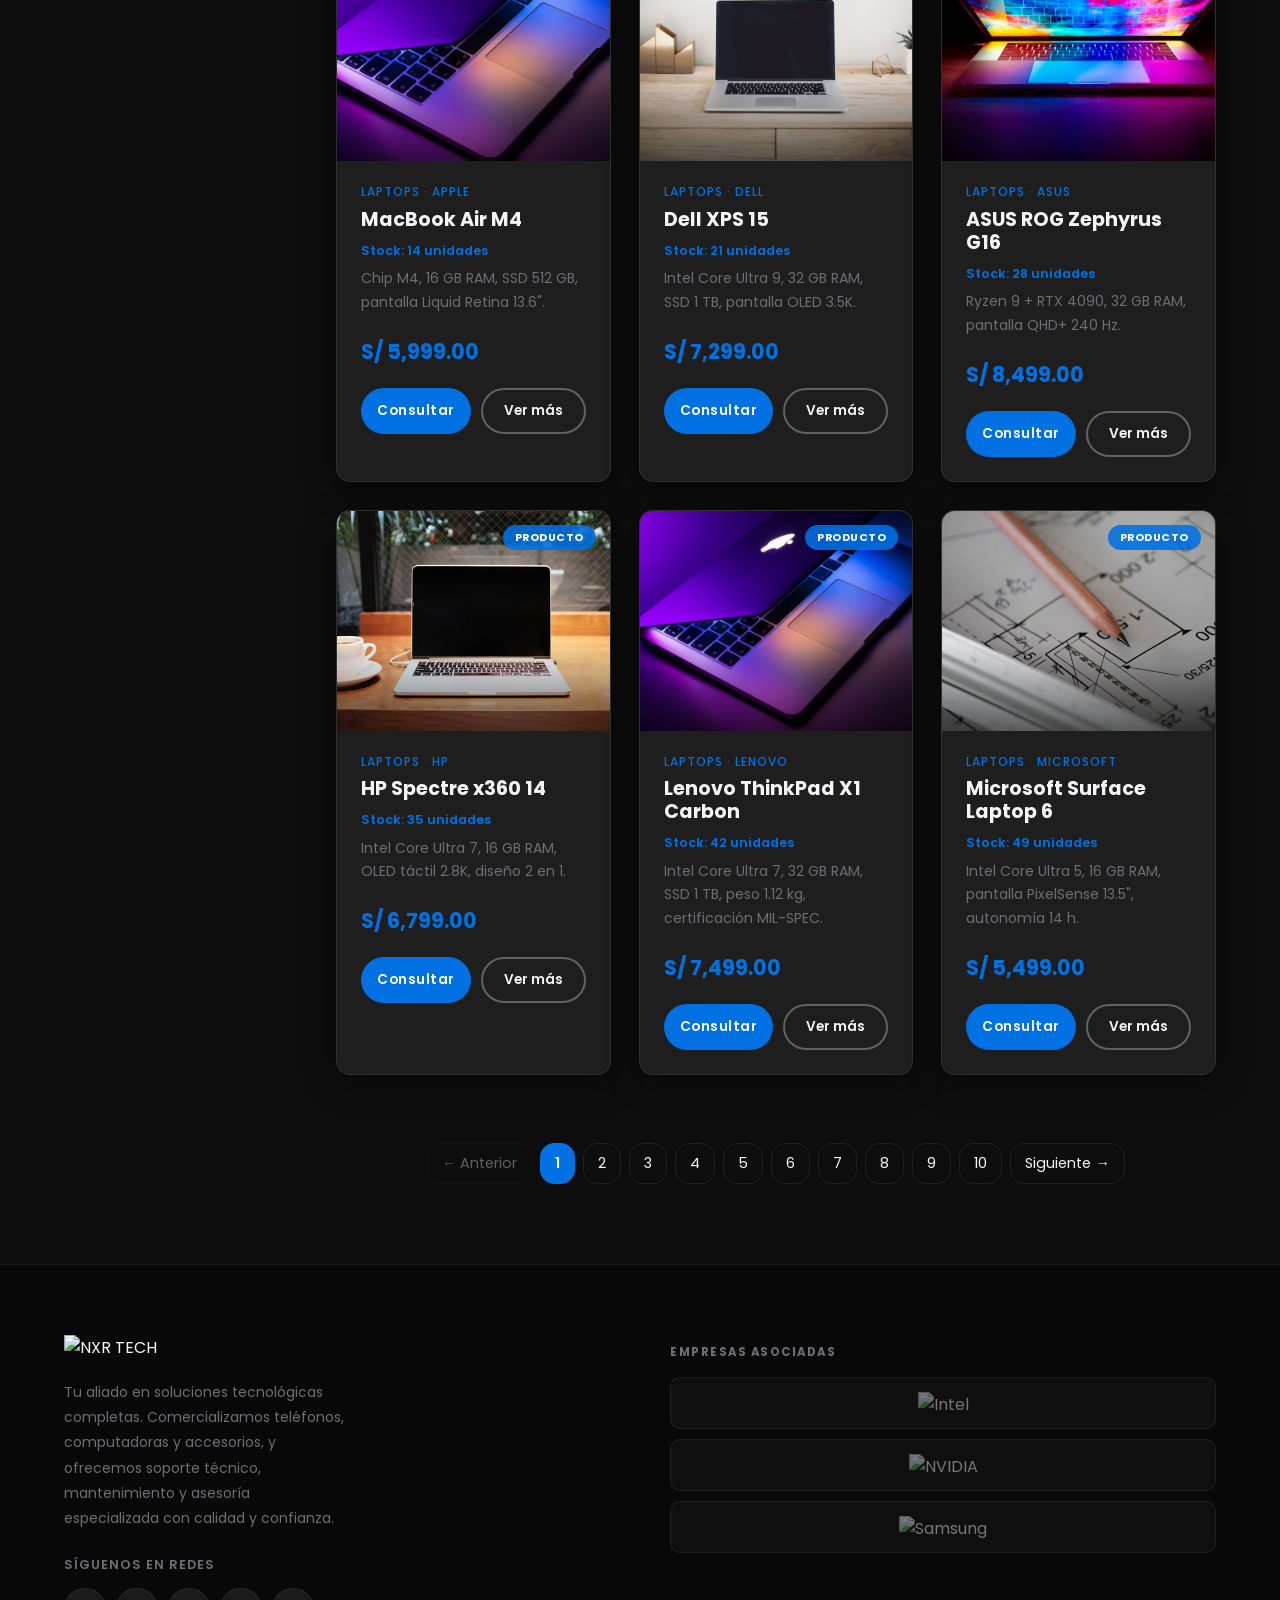
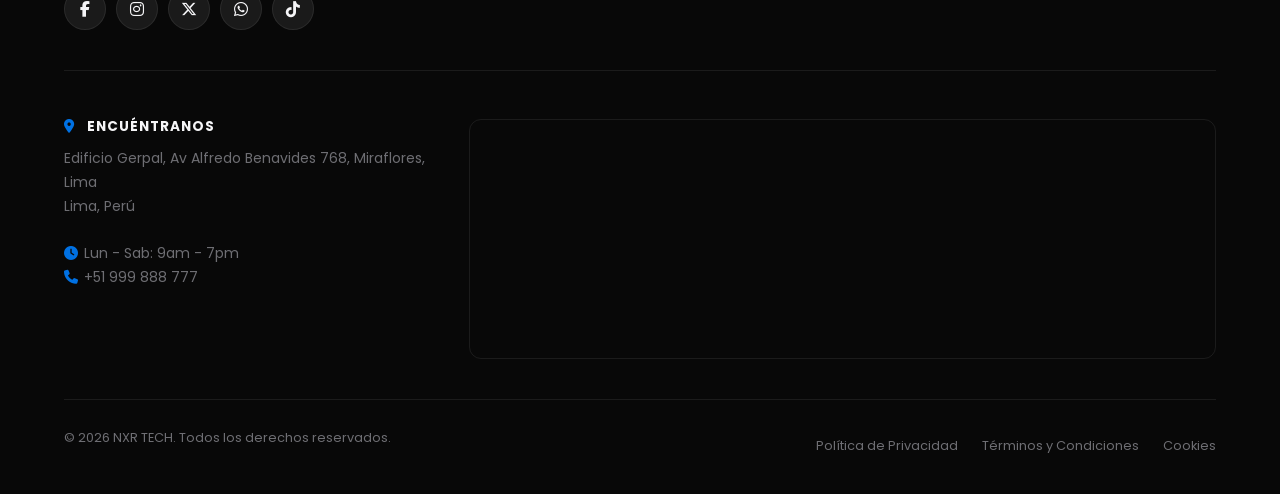
==== commit 48028678: "refactor: cambio de filtros" ====
--- a/catalogo.html
+++ b/catalogo.html
@@ -275,7 +275,7 @@
                 <div class="js-buscador">
                     <i class="fas fa-search"></i>
                     <input type="text" id="inputBusqueda" oninput="filtrar()"
-                        placeholder="Buscar por nombre, marca, garantía o descripción..." autocomplete="off">
+                        placeholder="Buscar por nombre, marca o descripción..." autocomplete="off">
                 </div>
 
                 <div class="catalogo-busqueda-layout">
@@ -287,65 +287,17 @@
                             </button>
                         </div>
 
-                        <p class="js-filtros-label">Categoría</p>
-                        <div class="js-filtros-col">
-                            <button id="btn-todos" class="js-filtro-btn activo" onclick="setFiltro('todos', this)">Todos
-                                (120)</button>
-                            <button id="btn-productos" class="js-filtro-btn" onclick="setFiltro('Producto', this)">
-                                <i class="fas fa-box"></i> Productos
-                            </button>
-                            <button id="btn-servicios" class="js-filtro-btn" onclick="setFiltro('Servicio', this)">
-                                <i class="fas fa-tools"></i> Servicios
-                            </button>
-                        </div>
-
-                        <p class="js-filtros-label">Subcategoría — Productos</p>
-                        <select id="selectProductos" class="js-filtro-select" onchange="setFiltroSelect(this)">
-                            <option value="">— Todas las categorías —</option>
-                            <option value="Teléfonos">Teléfonos</option>
-                            <option value="Laptops">Laptops</option>
-                            <option value="Gaming">Gaming</option>
-                            <option value="Accesorios">Accesorios</option>
-                            <option value="Componentes">Componentes</option>
-                            <option value="Monitores">Monitores</option>
-                            <option value="Tablets">Tablets</option>
-                            <option value="Smart TV">Smart TV</option>
-                            <option value="Impresoras">Impresoras</option>
-                            <option value="Wearables">Wearables</option>
+                        <p class="js-filtros-label">Tipo</p>
+                        <select id="selectTipo" class="js-filtro-select" onchange="actualizarSubcategorias()">
+                            <option value="todos">Todos</option>
+                            <option value="Producto">Productos</option>
+                            <option value="Servicio">Servicios</option>
                         </select>
 
-                        <p class="js-filtros-label">Subcategoría — Servicios</p>
-                        <select id="selectServicios" class="js-filtro-select" onchange="setFiltroSelect(this)">
-                            <option value="">— Todos los servicios —</option>
-                            <option value="Soporte">Soporte</option>
-                            <option value="Mantenimiento">Mantenimiento</option>
-                            <option value="Reparación">Reparación</option>
-                            <option value="Instalación">Instalación</option>
-                            <option value="Asesoría">Asesoría</option>
-                            <option value="Ciberseguridad">Ciberseguridad</option>
-                            <option value="Diseño Digital">Diseño Digital</option>
-                            <option value="Networking">Networking</option>
-                            <option value="Cloud &amp; Backup">Cloud &amp; Backup</option>
-                            <option value="Desarrollo Web">Desarrollo Web</option>
+                        <p class="js-filtros-label">Subcategoría</p>
+                        <select id="selectSubcategoria" class="js-filtro-select" onchange="filtrar()" disabled>
+                            <option value="">Selecciona productos o servicios</option>
                         </select>
-
-                        <p class="js-filtros-label">Precio (S/.)</p>
-                        <div class="js-precio-slider-container">
-                            <div class="js-precio-slider-track-wrapper">
-                                <div class="js-precio-slider-track">
-                                    <div class="js-precio-slider-range" id="sliderRange"></div>
-                                </div>
-                                <input type="range" id="sliderMin" class="js-precio-range" min="0" max="10000" value="0"
-                                    step="100" oninput="actualizarSliderVisual()" onchange="updateSlider('min')">
-                                <input type="range" id="sliderMax" class="js-precio-range" min="0" max="10000"
-                                    value="10000" step="100" oninput="actualizarSliderVisual()"
-                                    onchange="updateSlider('max')">
-                            </div>
-                            <div class="js-precio-display">
-                                <span id="displayMin">S/. 0</span>
-                                <span id="displayMax">S/. 10,000+</span>
-                            </div>
-                        </div>
                     </aside>
 
                     <div class="mc-main">
--- a/css/catalogo.css
+++ b/css/catalogo.css
@@ -324,13 +324,6 @@
   color: var(--color-acento);
 }
 
-.js-filtros-col {
-  display: flex;
-  flex-direction: column;
-  gap: 5px;
-  margin-bottom: 4px;
-}
-
 .js-filtros-label {
   font-size: 0.68rem;
   font-weight: 700;
@@ -338,34 +331,6 @@
   letter-spacing: 1.5px;
   color: var(--color-texto-gris);
   margin: 16px 0 8px;
-}
-
-.js-filtro-btn {
-  padding: 8px 14px;
-  border-radius: 8px;
-  border: 1px solid var(--color-borde);
-  background: transparent;
-  color: var(--color-texto-gris-claro);
-  font-family: var(--fuente-principal);
-  font-size: 0.82rem;
-  font-weight: 500;
-  cursor: pointer;
-  transition: var(--transicion);
-  width: 100%;
-  text-align: left;
-}
-
-.js-filtro-btn:hover {
-  border-color: var(--color-acento);
-  color: var(--color-acento);
-  background: rgba(0, 113, 227, 0.06);
-}
-
-.js-filtro-btn.activo {
-  background: var(--color-acento);
-  border-color: var(--color-acento);
-  color: #fff;
-  box-shadow: 0 4px 14px var(--color-acento-glow);
 }
 
 .js-filtro-select {
@@ -398,95 +363,9 @@
 }
 
 .js-filtro-select:disabled {
-  opacity: 0.35;
+  opacity: 0.45;
   cursor: not-allowed;
-  border-color: transparent;
-}
-
-.js-precio-slider-container {
-  padding: 4px 0 4px;
-}
-
-.js-precio-slider-track-wrapper {
-  position: relative;
-  height: 40px;
-  margin: 6px 0;
-}
-
-.js-precio-slider-track {
-  position: absolute;
-  top: 50%;
-  left: 0;
-  right: 0;
-  transform: translateY(-50%);
-  height: 4px;
-  background: rgba(255, 255, 255, 0.08);
-  border-radius: 2px;
-  pointer-events: none;
-}
-
-.js-precio-slider-range {
-  position: absolute;
-  height: 100%;
-  background: var(--color-acento);
-  border-radius: 2px;
-  left: 0%;
-  width: 100%;
-}
-
-.js-precio-range {
-  position: absolute;
-  top: 0;
-  left: 0;
-  width: 100%;
-  height: 100%;
-  margin: 0;
-  padding: 0;
-  -webkit-appearance: none;
-  appearance: none;
-  background: transparent;
-  pointer-events: none;
-  outline: none;
-}
-
-.js-precio-range::-webkit-slider-thumb {
-  -webkit-appearance: none;
-  width: 16px;
-  height: 16px;
-  border-radius: 50%;
-  background: var(--color-acento);
-  border: 2px solid var(--color-fondo-card);
-  cursor: pointer;
-  pointer-events: all;
-  box-shadow: 0 0 0 2px var(--color-acento);
-  transition: box-shadow 0.2s;
-}
-
-.js-precio-range::-webkit-slider-thumb:hover {
-  box-shadow: 0 0 0 5px var(--color-acento-glow);
-}
-
-.js-precio-range::-moz-range-thumb {
-  width: 16px;
-  height: 16px;
-  border-radius: 50%;
-  background: var(--color-acento);
-  border: 2px solid var(--color-fondo-card);
-  cursor: pointer;
-  pointer-events: all;
-  box-shadow: 0 0 0 2px var(--color-acento);
-}
-
-.js-precio-display {
-  display: flex;
-  justify-content: space-between;
-  margin-top: 6px;
-}
-
-.js-precio-display span {
-  font-size: 0.78rem;
-  font-weight: 600;
-  color: var(--color-acento);
+  border-color: rgba(255, 255, 255, 0.06);
 }
 
 @media (max-width: 992px) {
@@ -498,19 +377,6 @@
     position: static;
     max-height: none;
     overflow-y: visible;
-  }
-
-  .js-filtros-col {
-    flex-direction: row;
-    flex-wrap: wrap;
-    gap: 8px;
-  }
-
-  .js-filtro-btn {
-    width: auto;
-    text-align: center;
-    border-radius: 50px;
-    padding: 7px 18px;
   }
 }
 
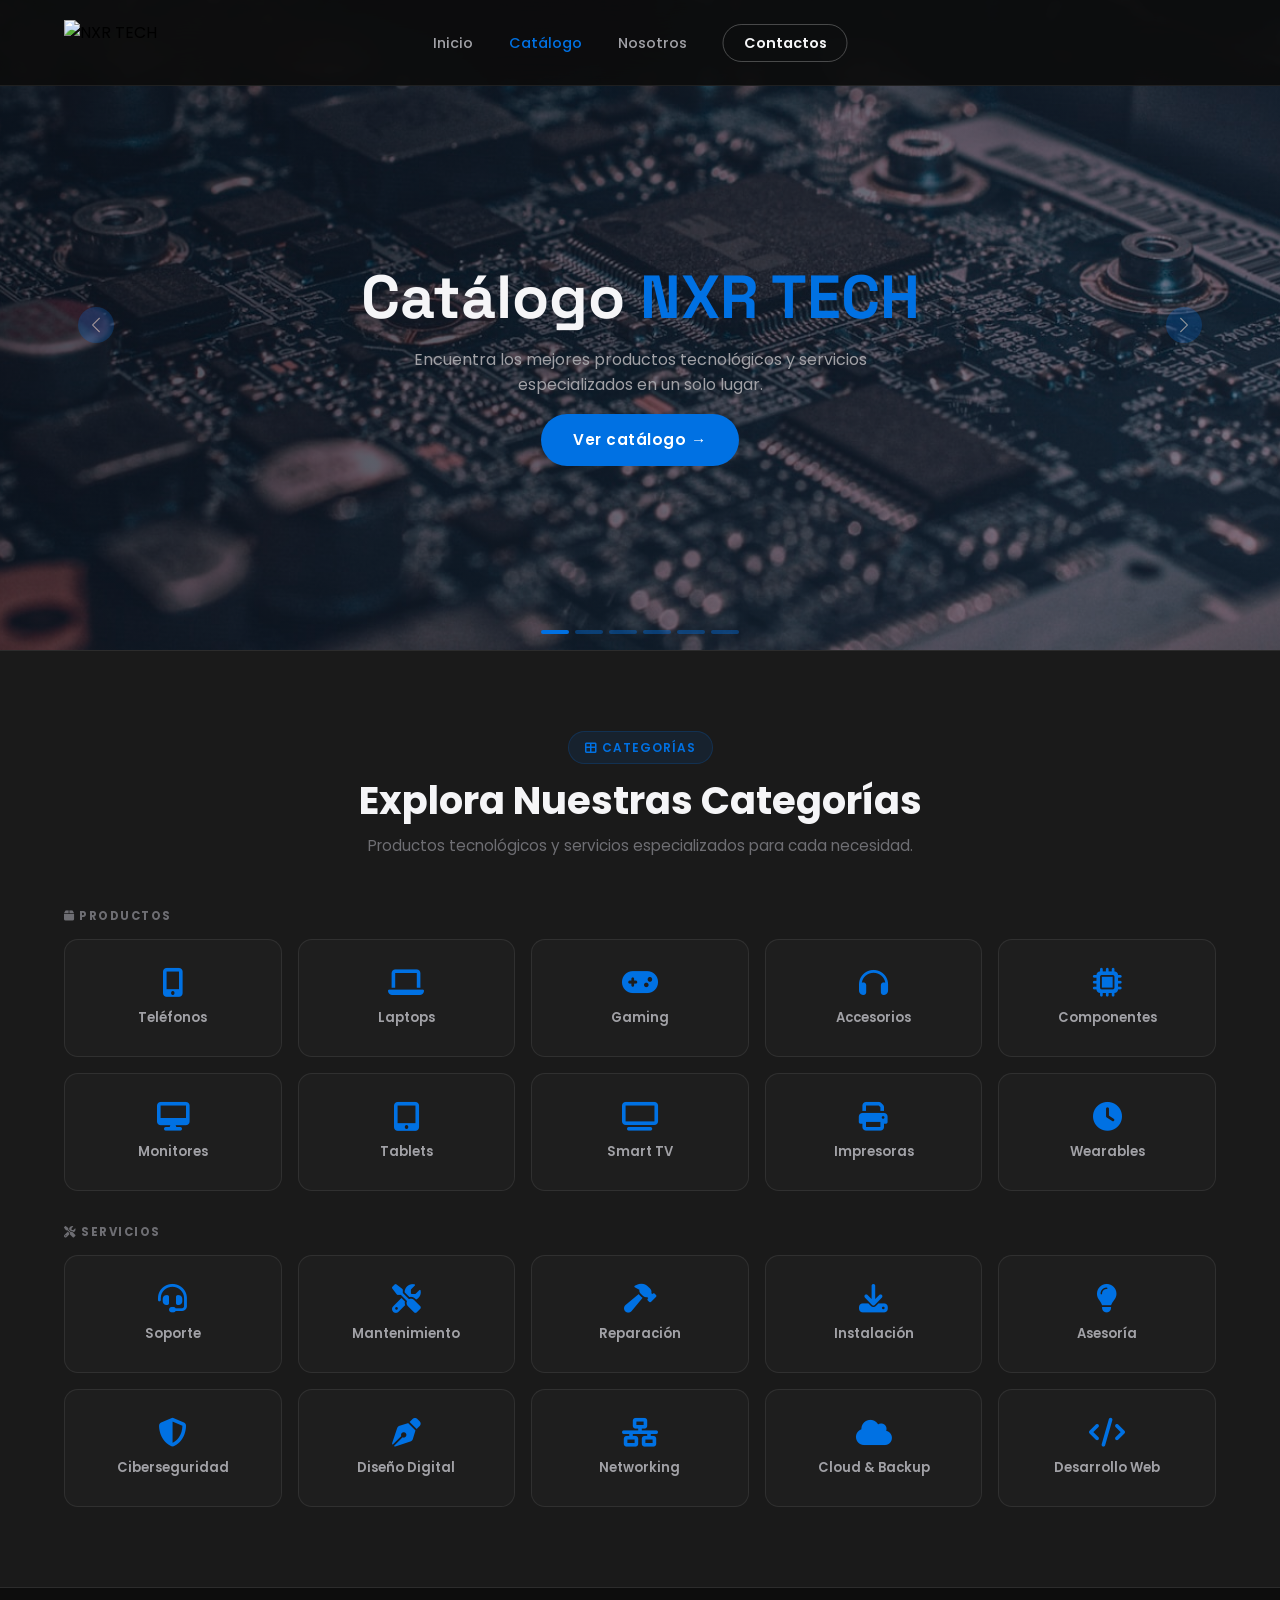
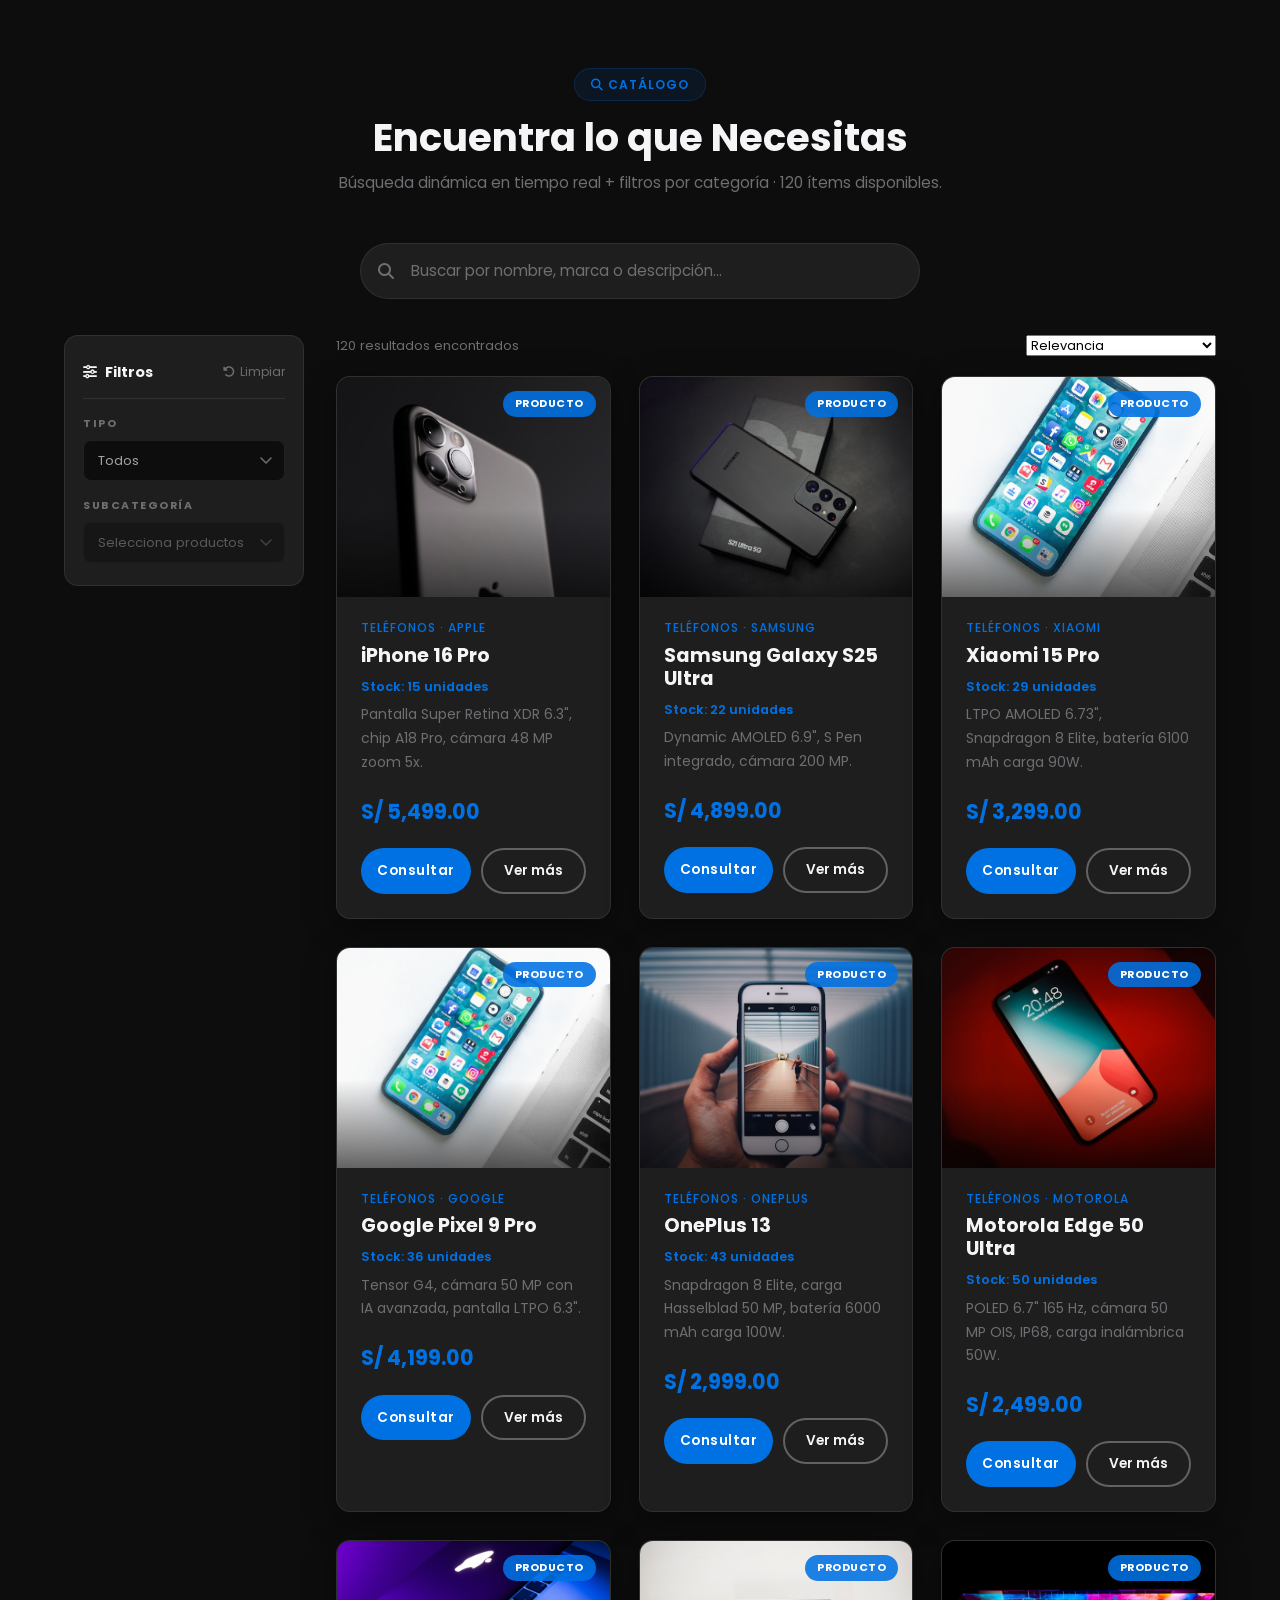
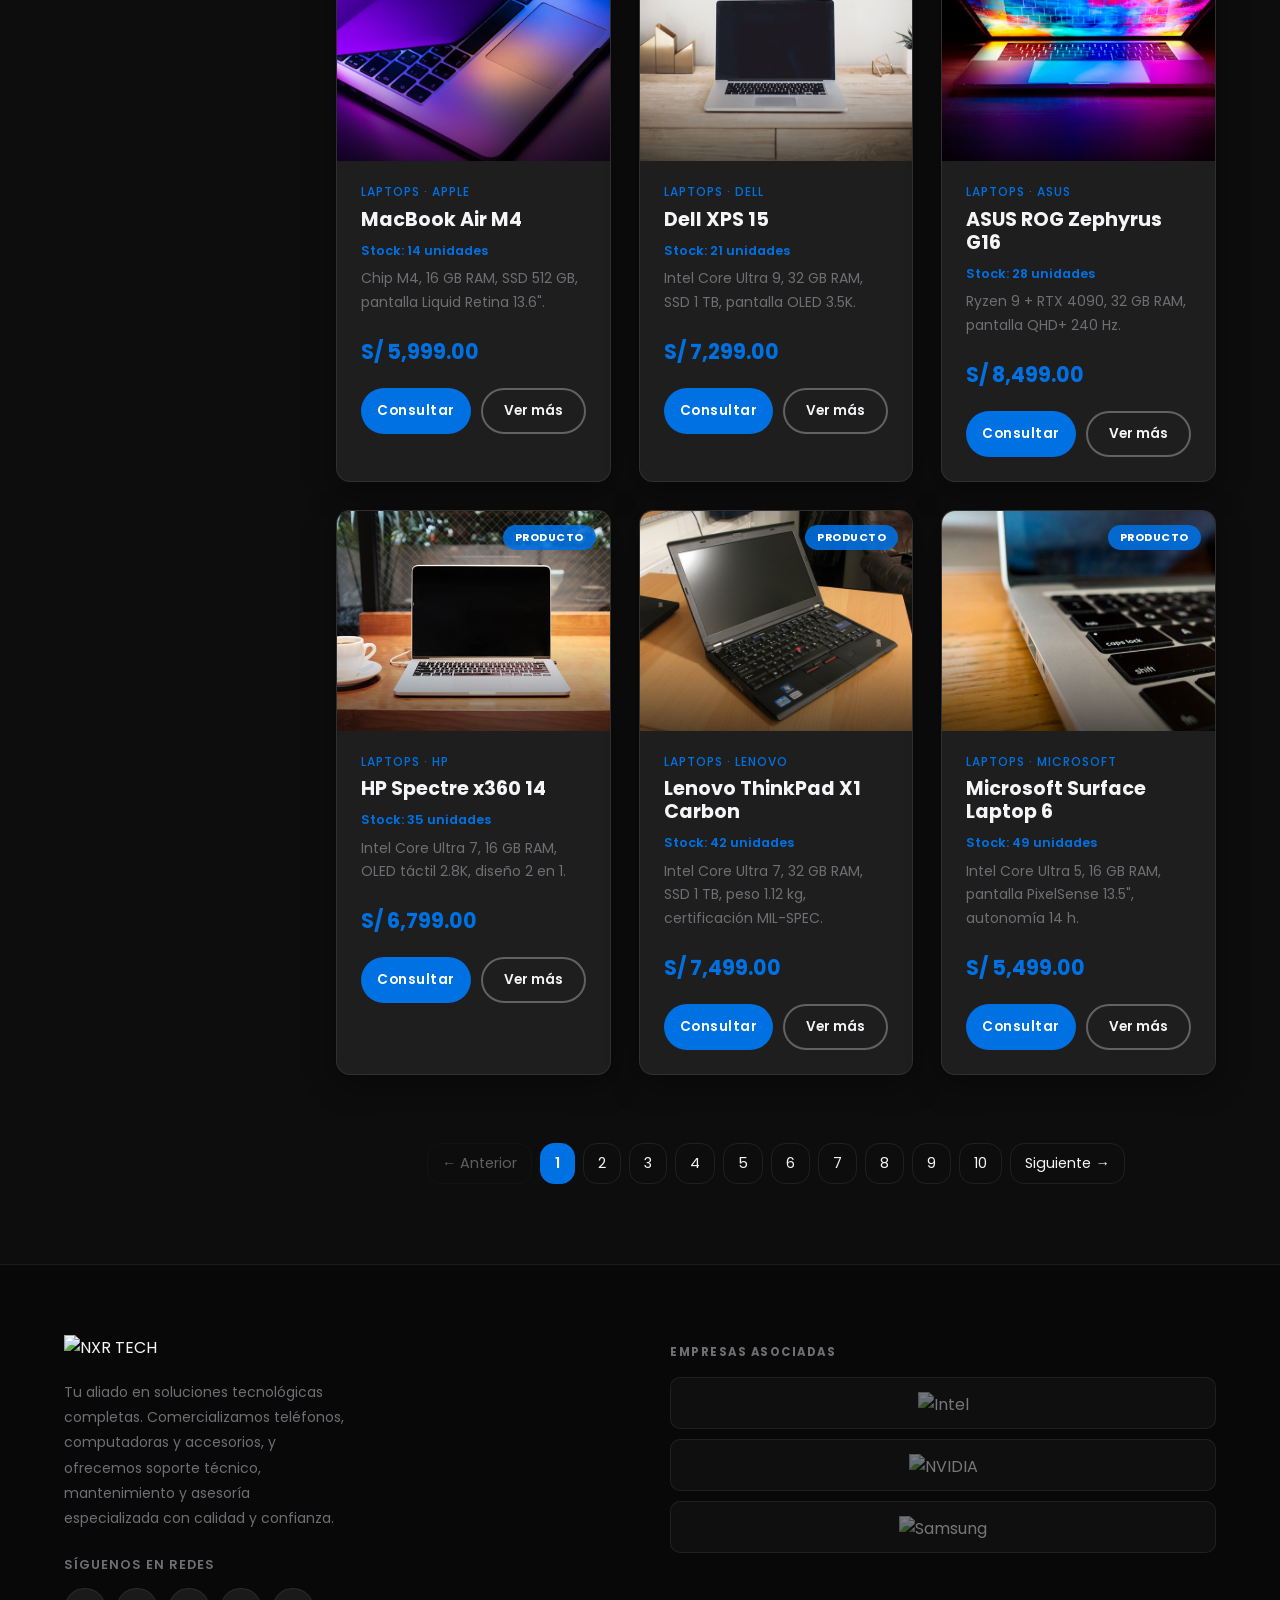
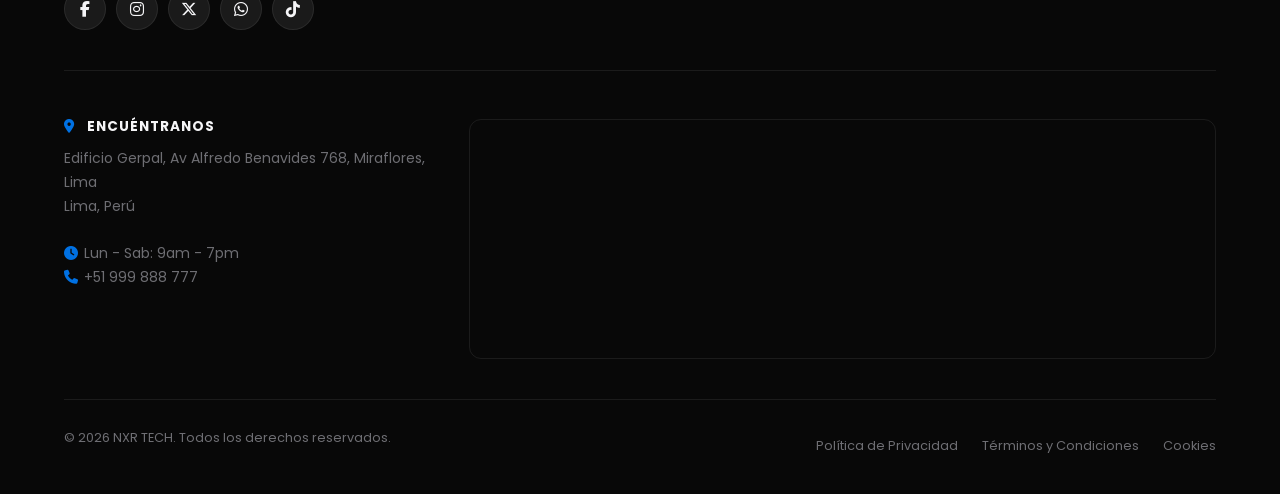
==== commit cd78fa96: "feat: actividad realizada" ====
--- a/catalogo.html
+++ b/catalogo.html
@@ -46,7 +46,7 @@
                     <ul class="nav-links">
                         <li><a href="inicio.html">Inicio</a></li>
                         <li><a href="catalogo.html" style="color: var(--color-acento);">Catálogo</a></li>
-                        <li><a href="#">Nosotros</a></li>
+                        <li><a href="nosotros.html">Nosotros</a></li>
                         <li><a href="#" class="nav-cta">Contactos</a></li>
                     </ul>
                 </div>
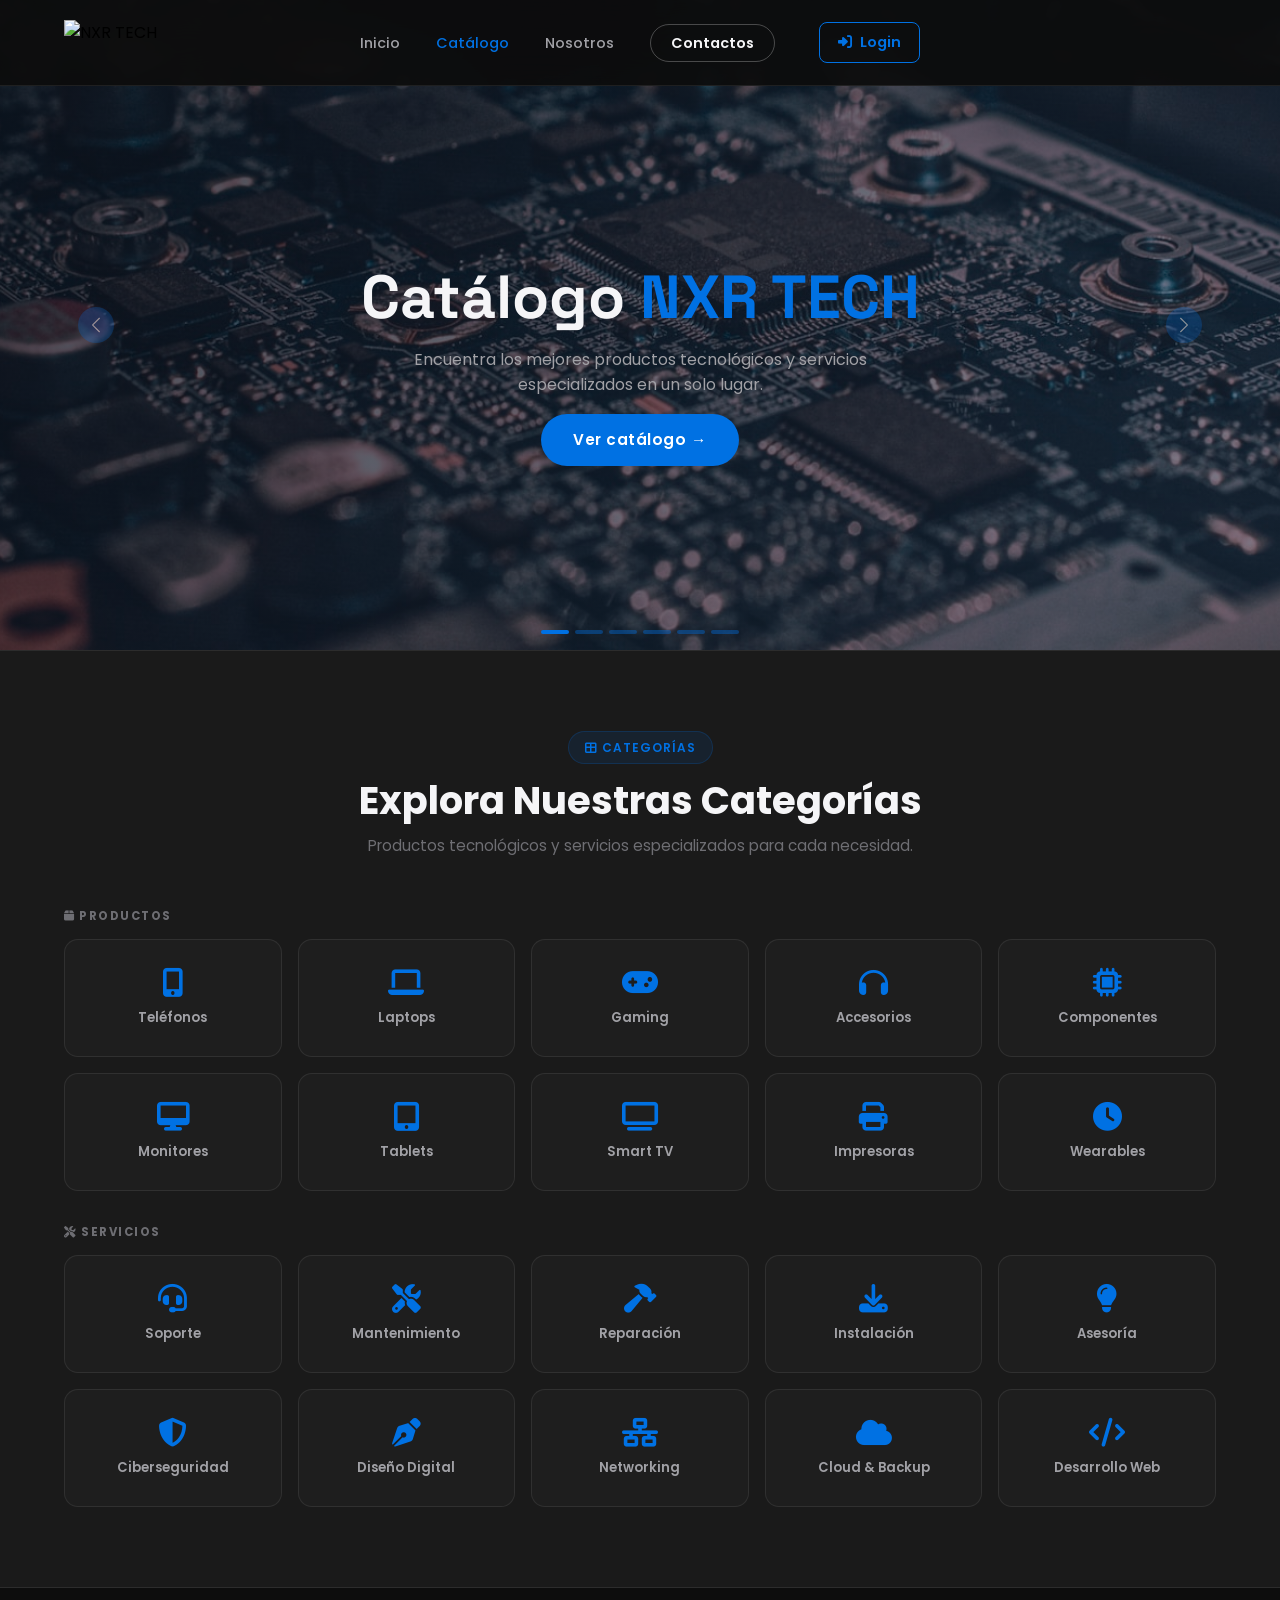
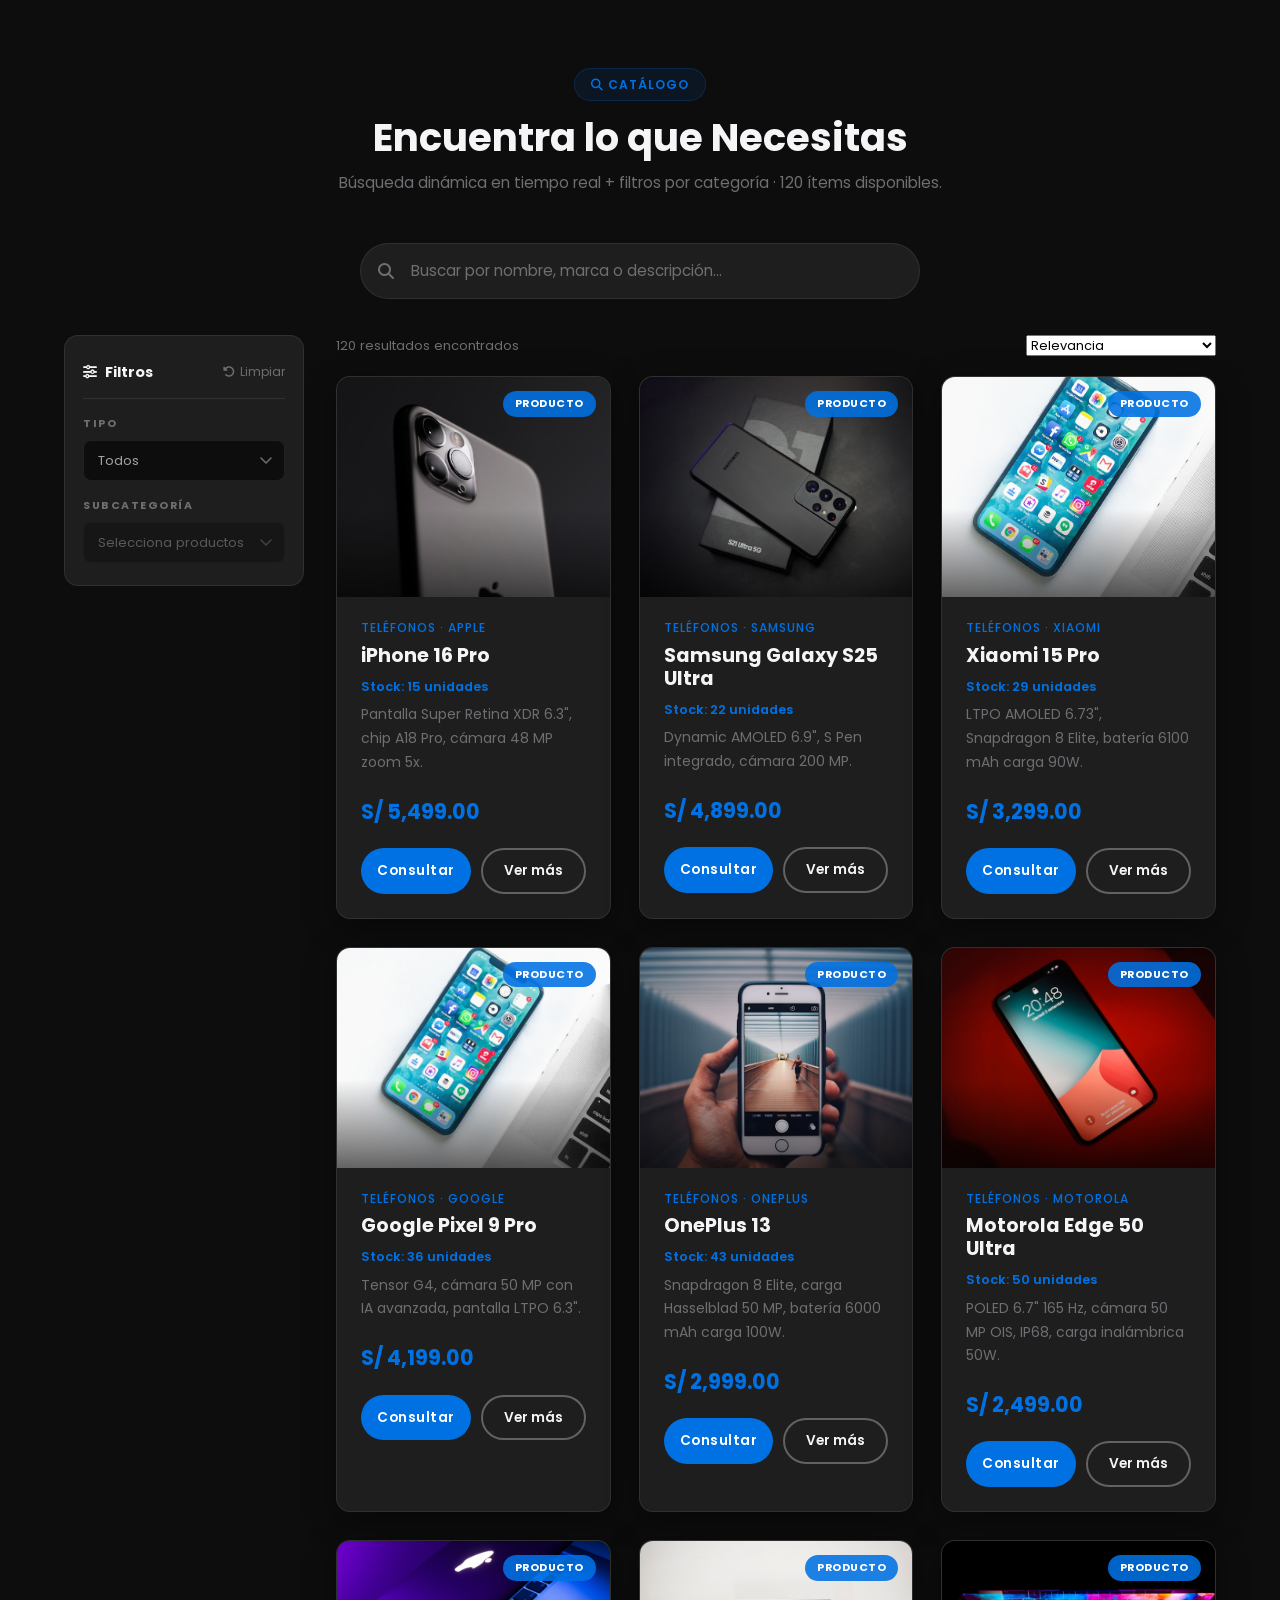
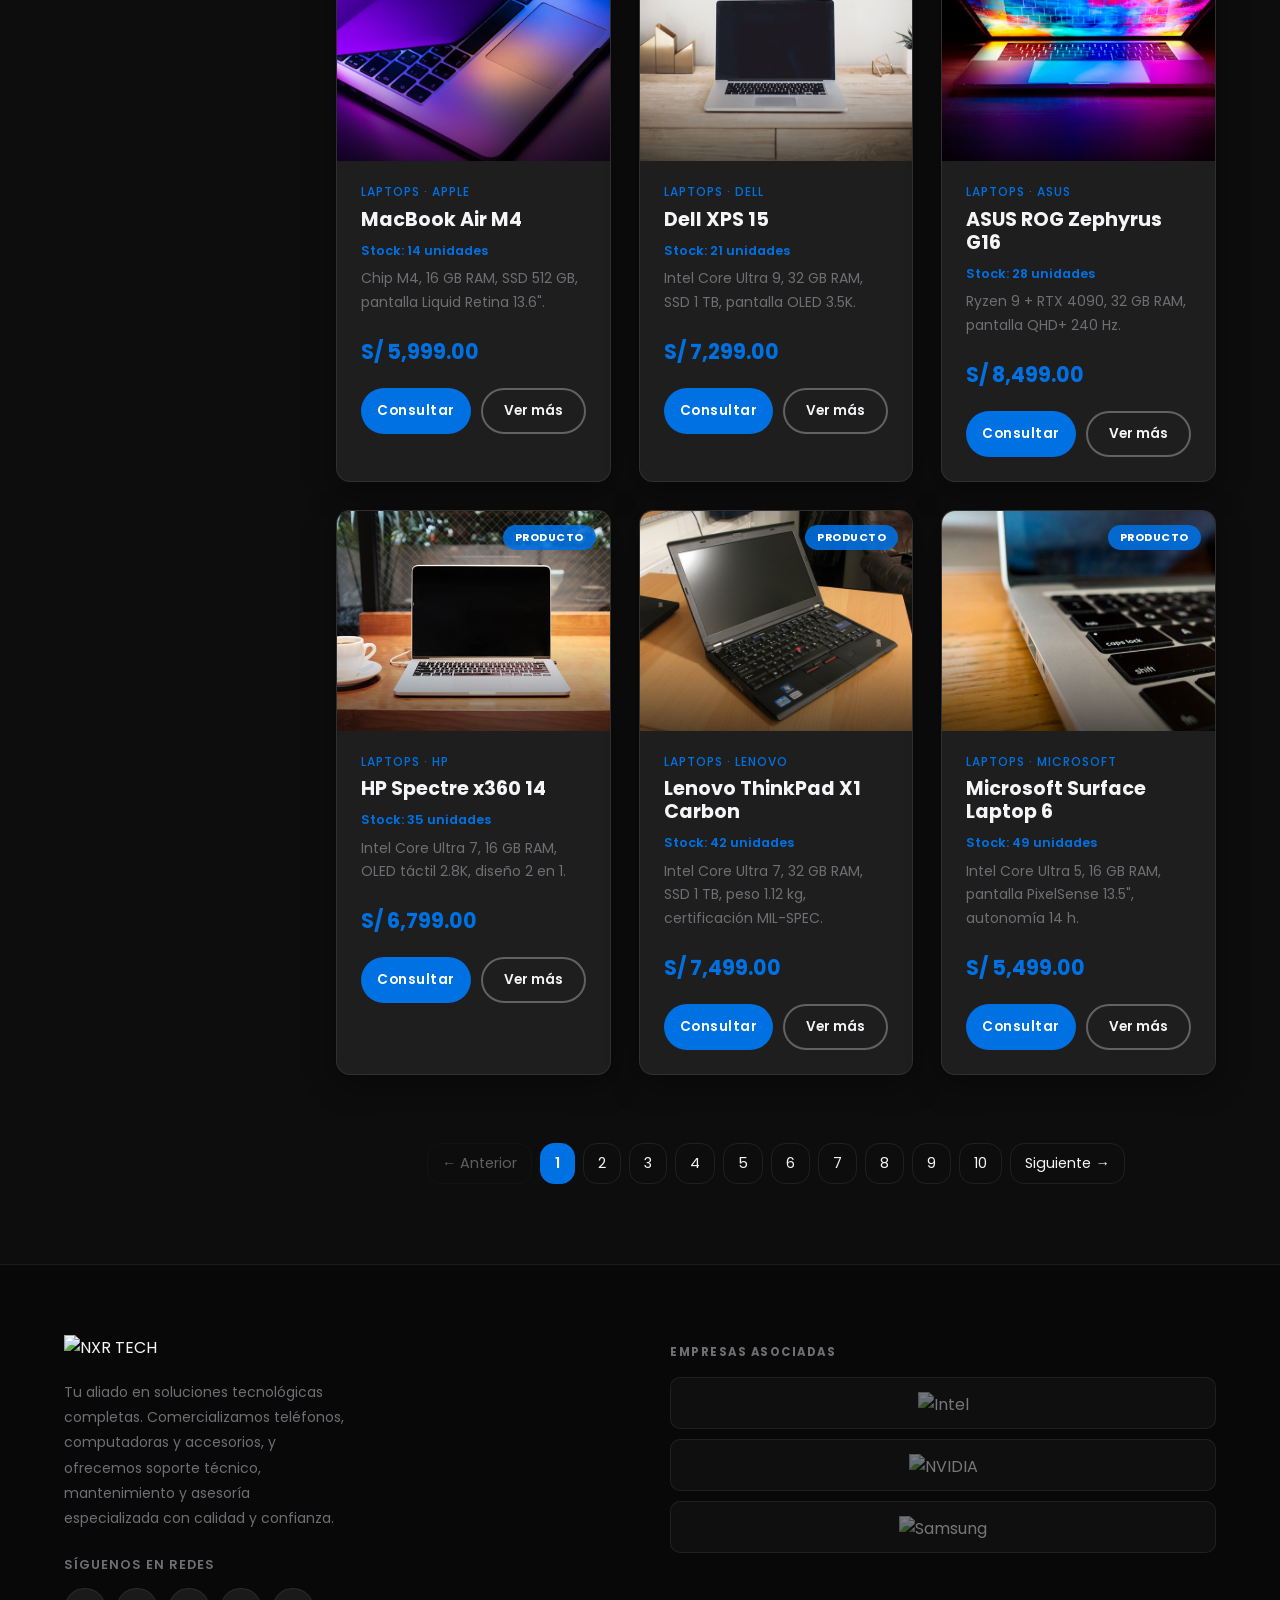
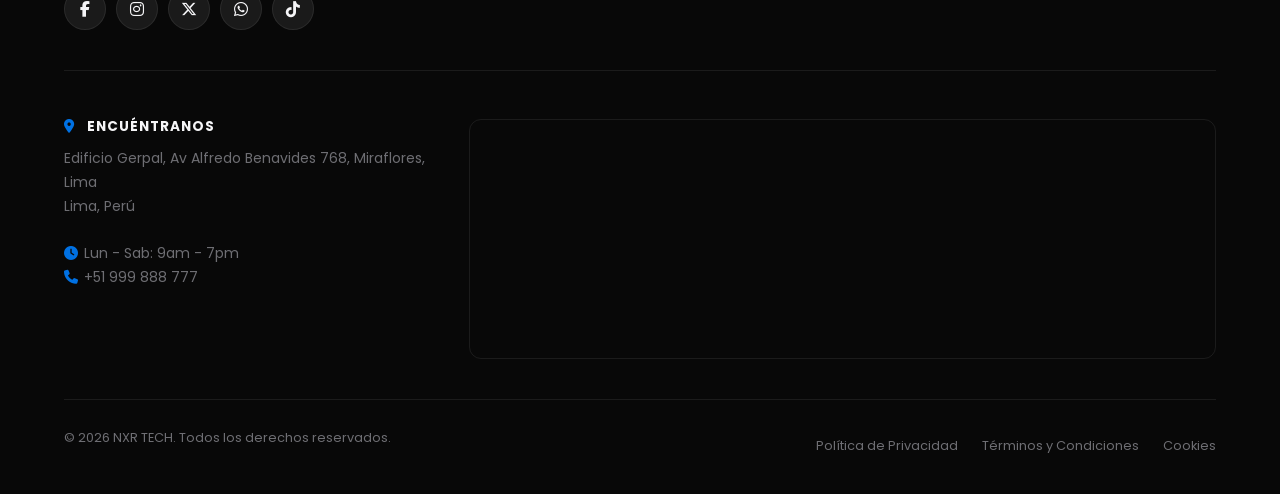
==== commit a77305f4: "CAMBIOS RESPONSIVE . LOGIN NAV Y REPORTES ELIMINADO" ====
--- a/catalogo.html
+++ b/catalogo.html
@@ -47,7 +47,8 @@
                         <li><a href="inicio.html">Inicio</a></li>
                         <li><a href="catalogo.html" style="color: var(--color-acento);">Catálogo</a></li>
                         <li><a href="nosotros.html">Nosotros</a></li>
-                        <li><a href="#" class="nav-cta">Contactos</a></li>
+                        <li><a href="contactos.html" class="nav-cta">Contactos</a></li>
+                        <li><a href="admin/login.html" style="margin-left: 8px; display: inline-flex; align-items: center; gap: 8px; border: 1px solid var(--color-acento); border-radius: 8px; padding: 8px 18px; color: var(--color-acento); font-weight: 600;"><i class="fa-solid fa-right-to-bracket"></i> Login</a></li>
                     </ul>
                 </div>
             </nav>
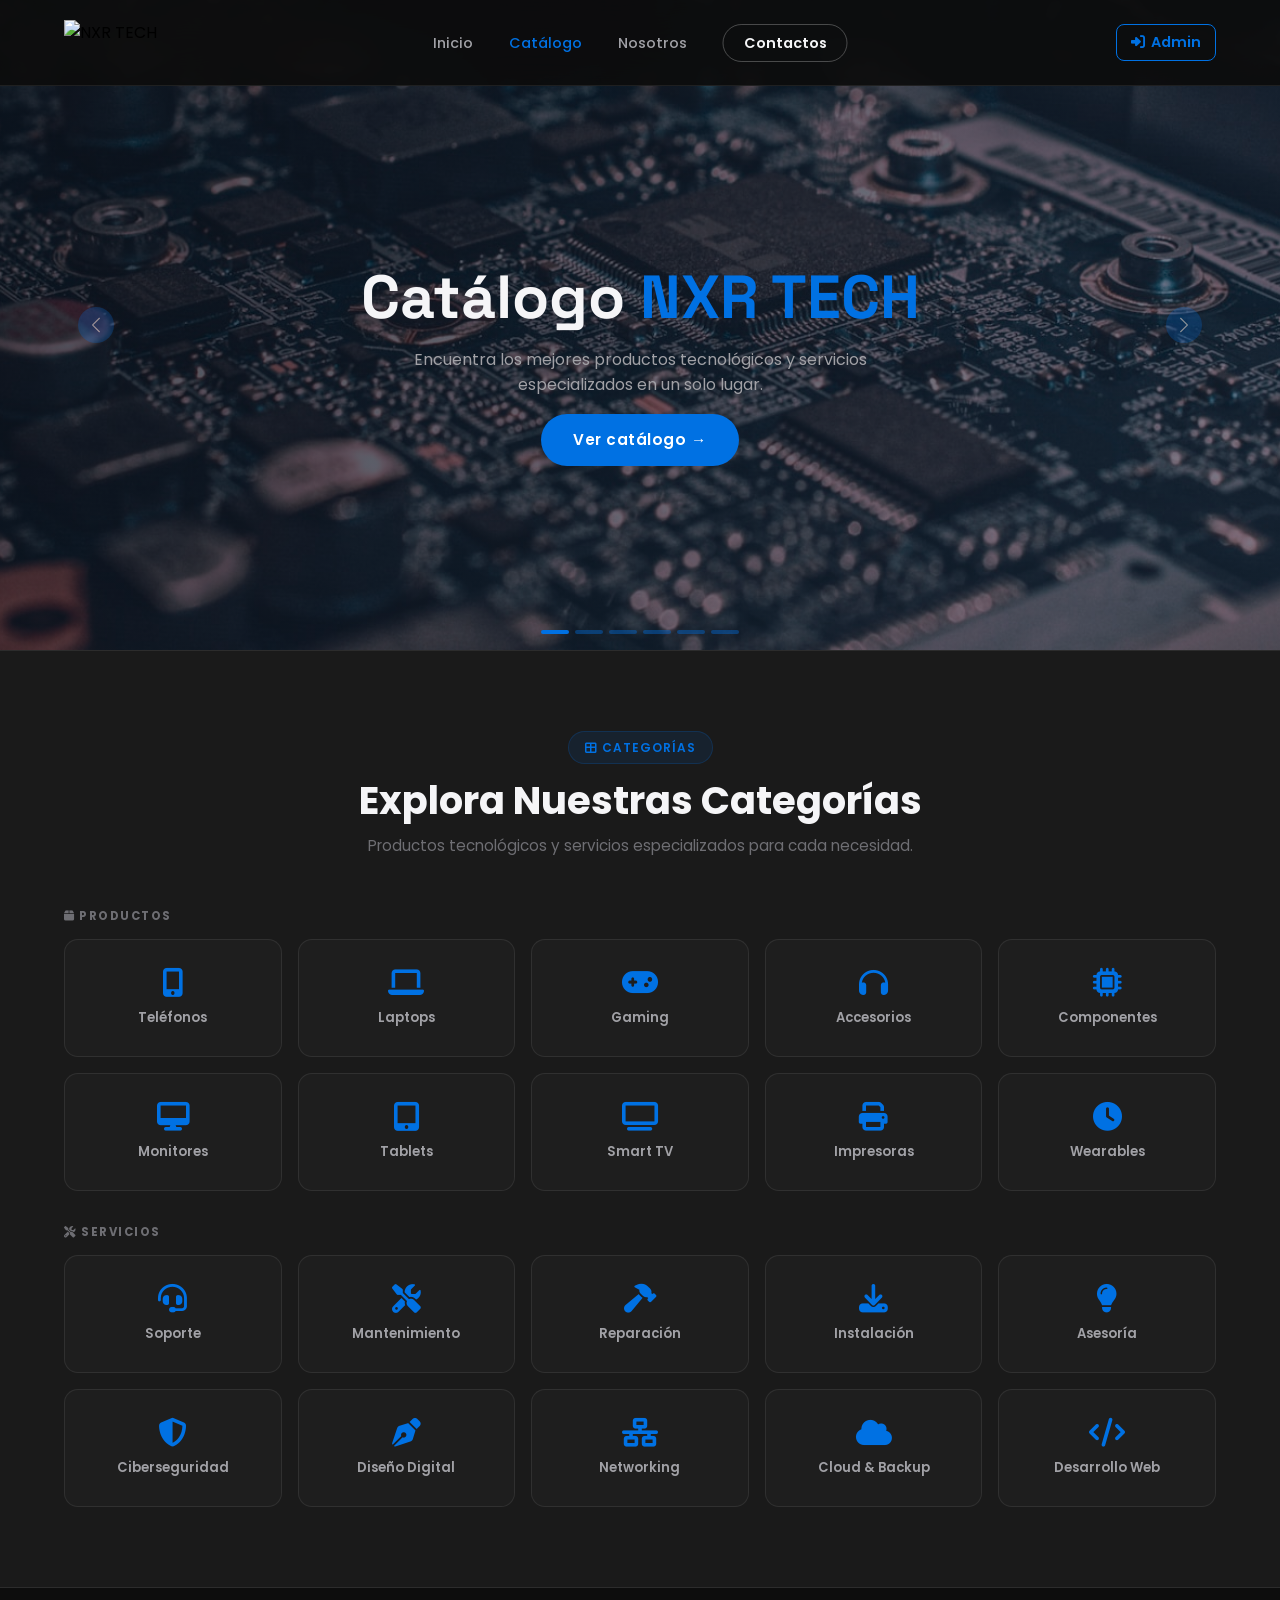
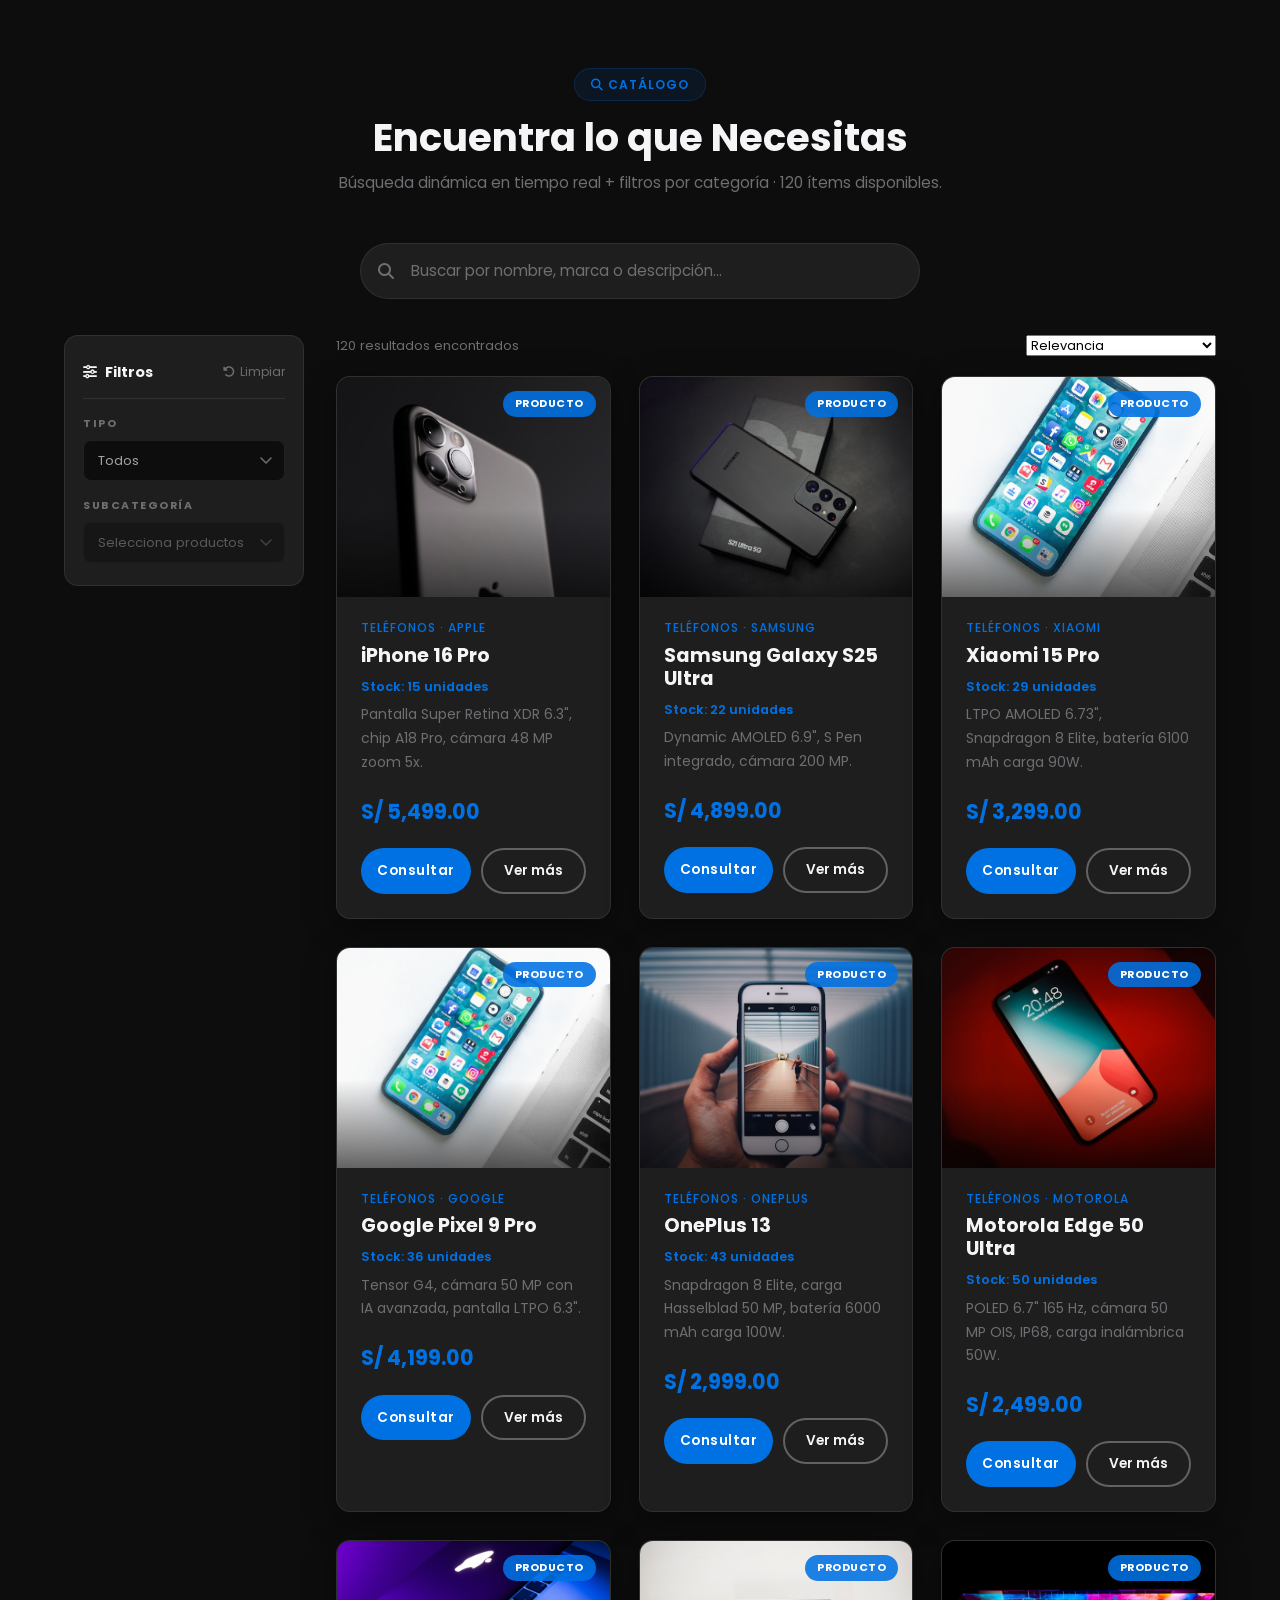
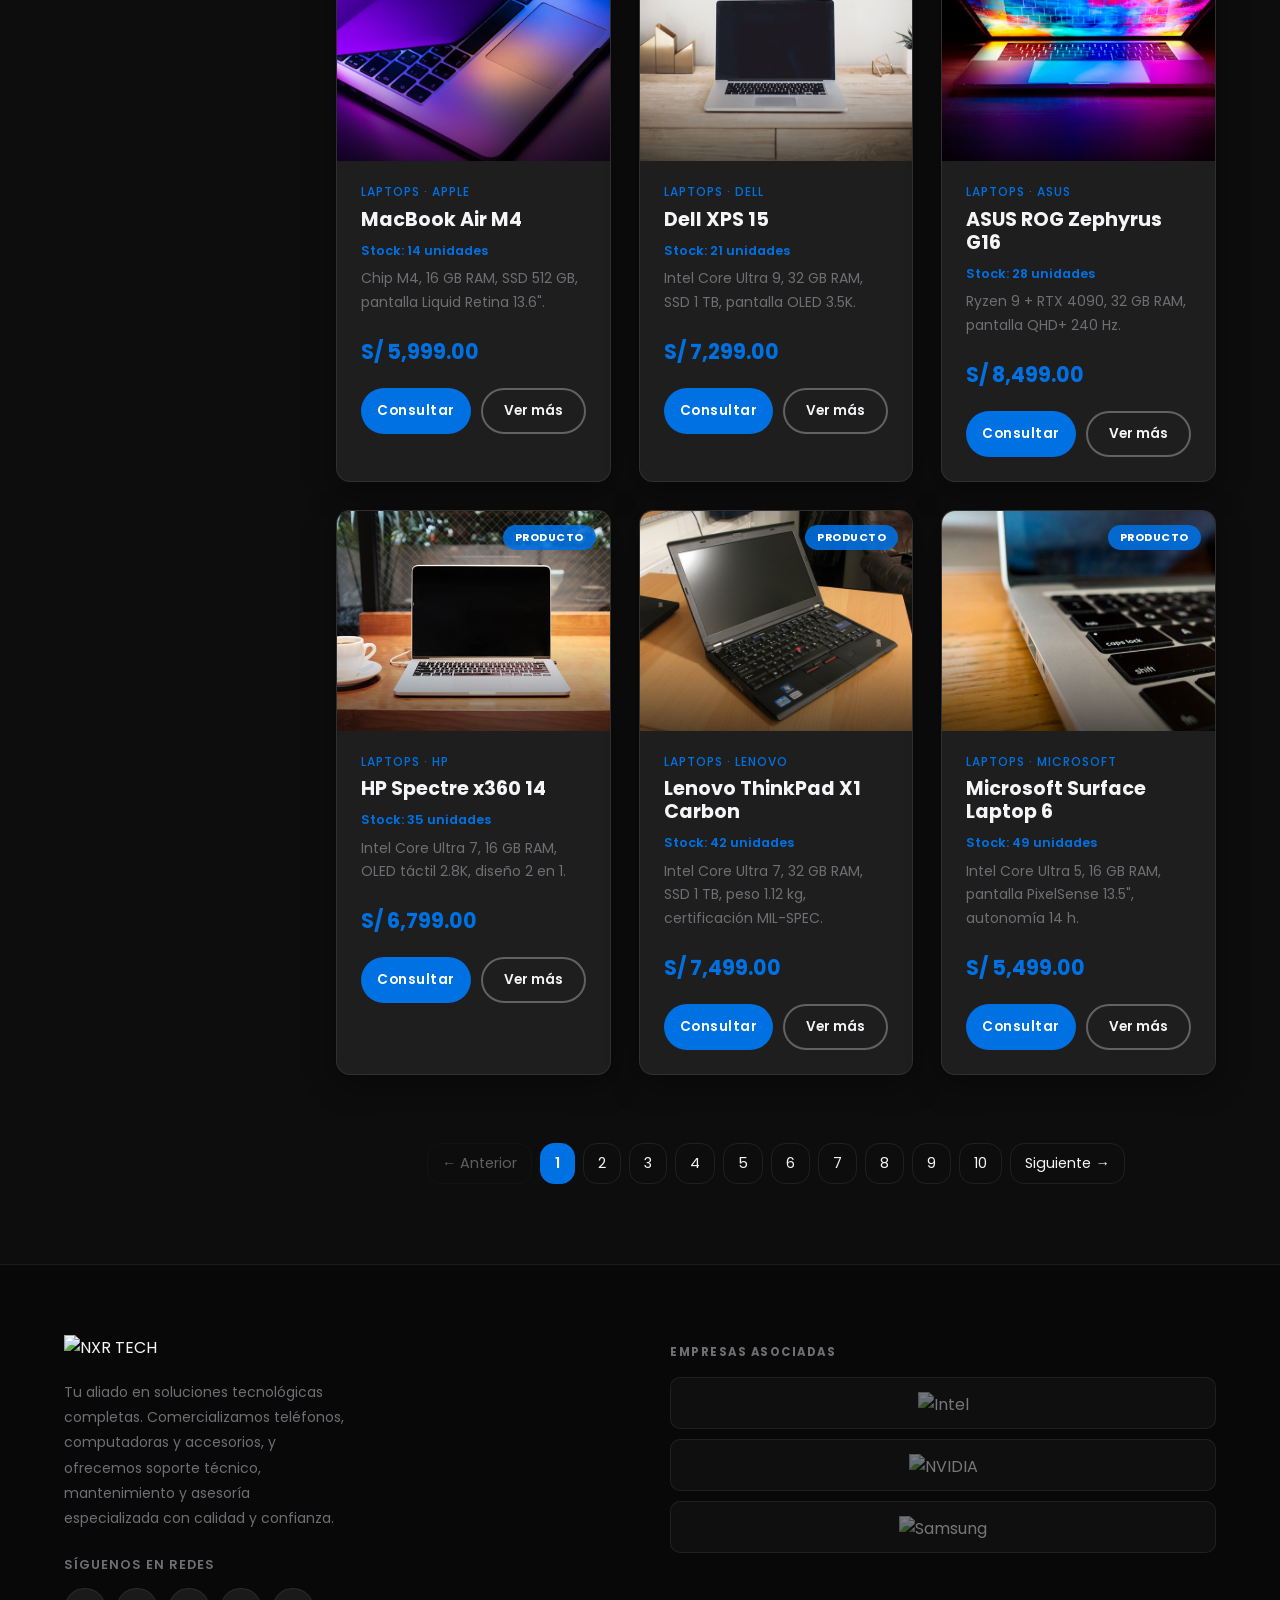
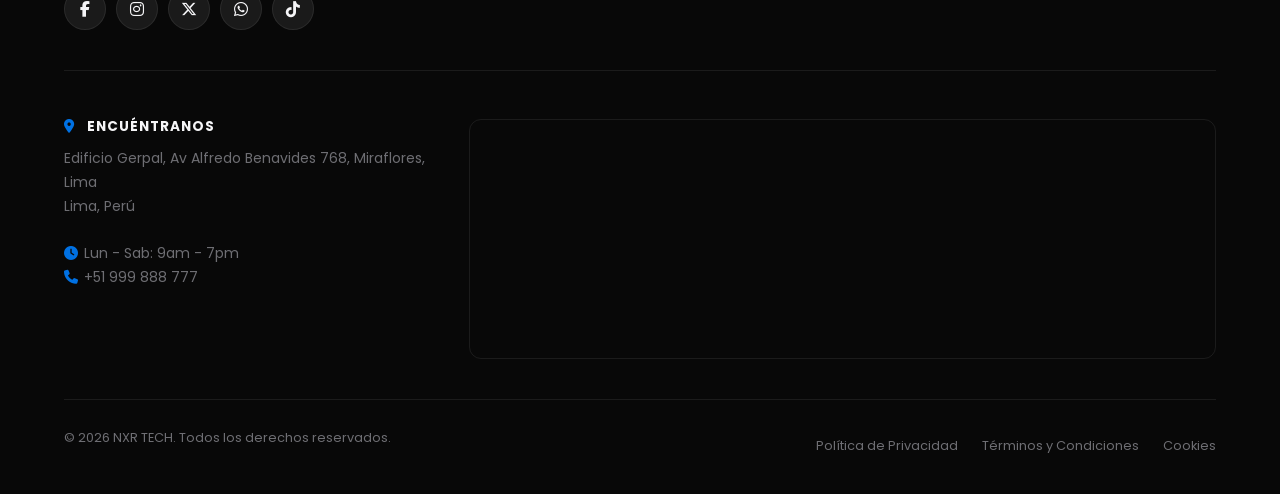
==== commit bc5ac9f6: "fix: Boton Admin" ====
--- a/catalogo.html
+++ b/catalogo.html
@@ -48,9 +48,10 @@
                         <li><a href="catalogo.html" style="color: var(--color-acento);">Catálogo</a></li>
                         <li><a href="nosotros.html">Nosotros</a></li>
                         <li><a href="contactos.html" class="nav-cta">Contactos</a></li>
-                        <li><a href="admin/login.html" style="margin-left: 8px; display: inline-flex; align-items: center; gap: 8px; border: 1px solid var(--color-acento); border-radius: 8px; padding: 8px 18px; color: var(--color-acento); font-weight: 600;"><i class="fa-solid fa-right-to-bracket"></i> Login</a></li>
+                        <li class="d-md-none" style="border-bottom: none; padding-top: 16px;"><a href="admin/login.html" class="nav-admin-btn" style="margin: 0 24px;"><i class="fa-solid fa-right-to-bracket"></i> Admin</a></li>
                     </ul>
                 </div>
+                <a href="admin/login.html" class="nav-admin-btn"><i class="fa-solid fa-right-to-bracket"></i> Admin</a>
             </nav>
         </div>
 
--- a/css/base.css
+++ b/css/base.css
@@ -188,6 +188,27 @@
 .nav-links a:hover { color: var(--color-texto-claro); }
 .nav-links a:hover::after { width: 100%; }
 
+.nav-admin-btn {
+    display: inline-flex;
+    align-items: center;
+    gap: 6px;
+    border: 1px solid var(--color-acento);
+    border-radius: 8px;
+    padding: 6px 14px;
+    color: var(--color-acento) !important;
+    font-weight: 600;
+    font-size: 0.9rem;
+    white-space: nowrap;
+}
+
+.nav-admin-btn::after { display: none !important; }
+
+.nav-admin-mobile { display: none; }
+
+@media (max-width: 768px) {
+    .nav-admin-mobile { display: block; }
+}
+
 .nav-cta {
     background-color: transparent;
     color: var(--color-texto-claro) !important;
@@ -224,6 +245,8 @@
 }
 
 @media (max-width: 768px) {
+    .nav-admin-btn { display: none; }
+
     .nav-links {
         display: none;
         position: static;
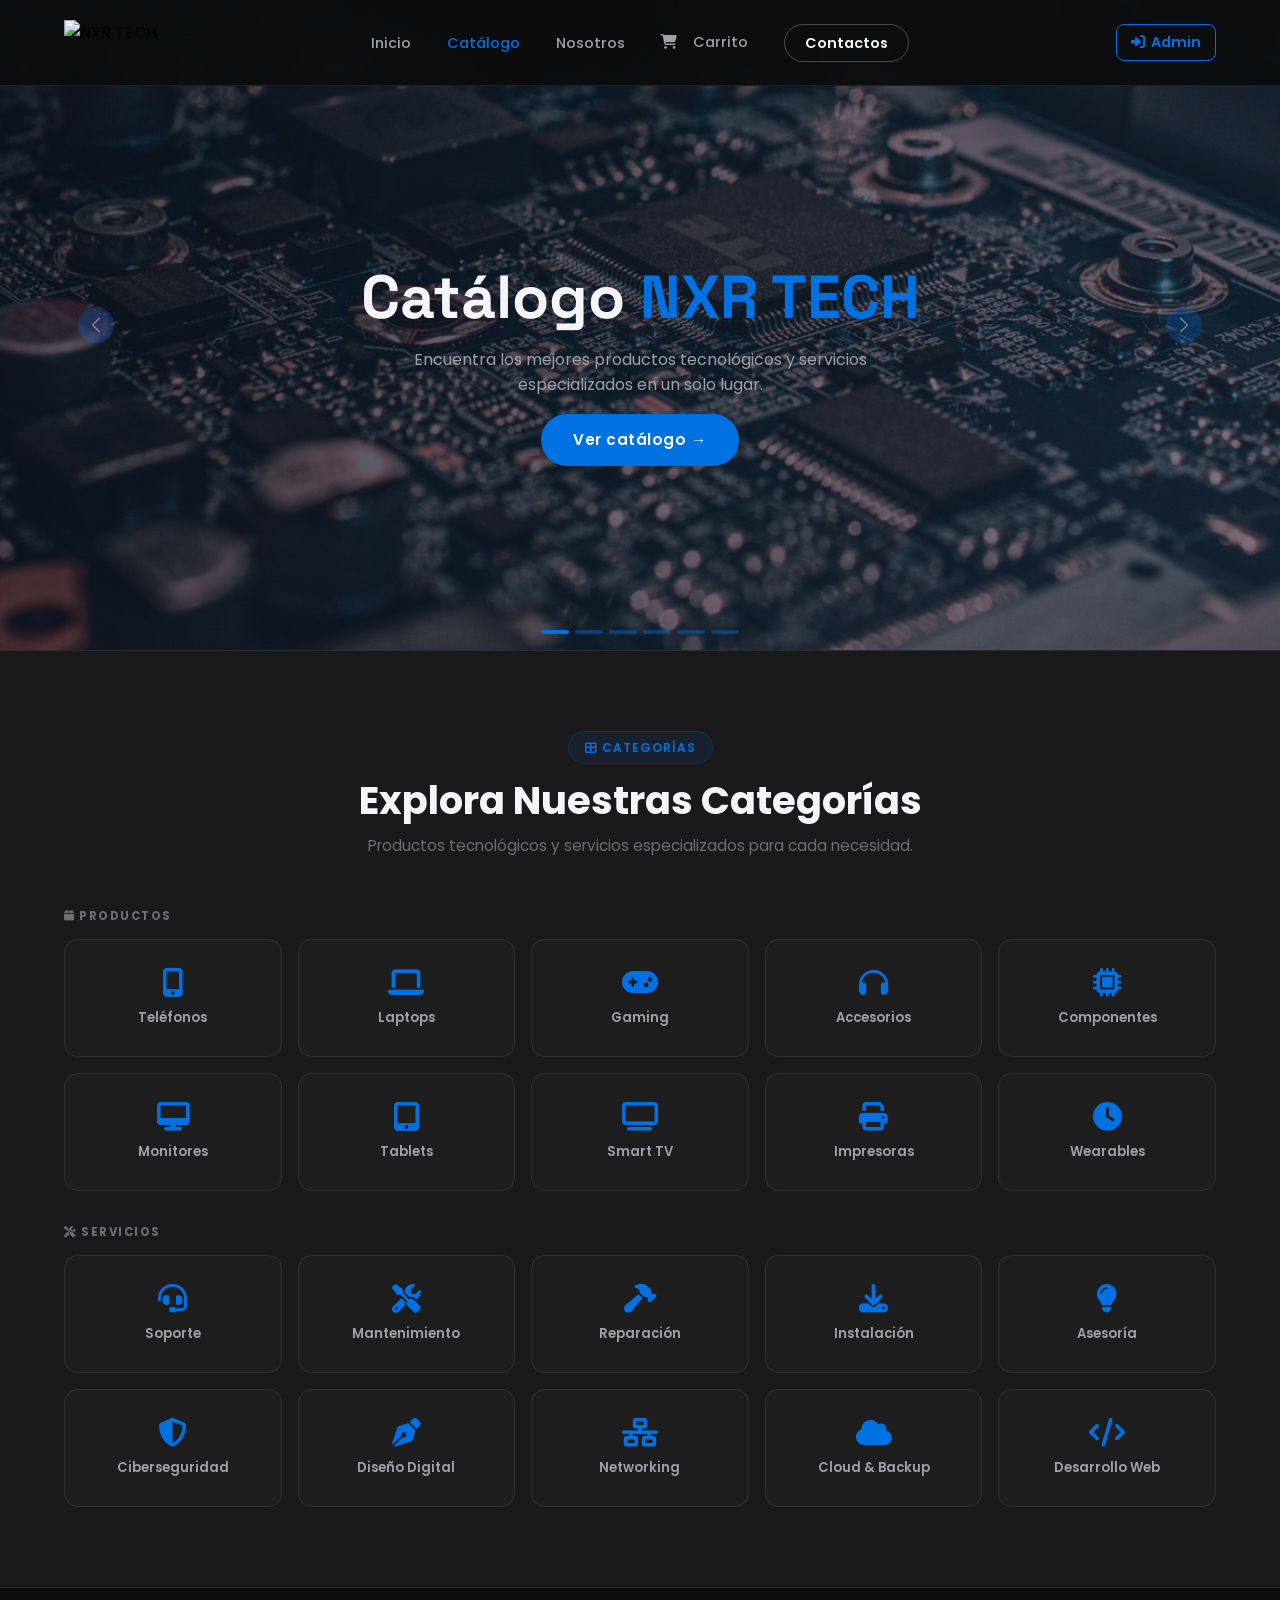
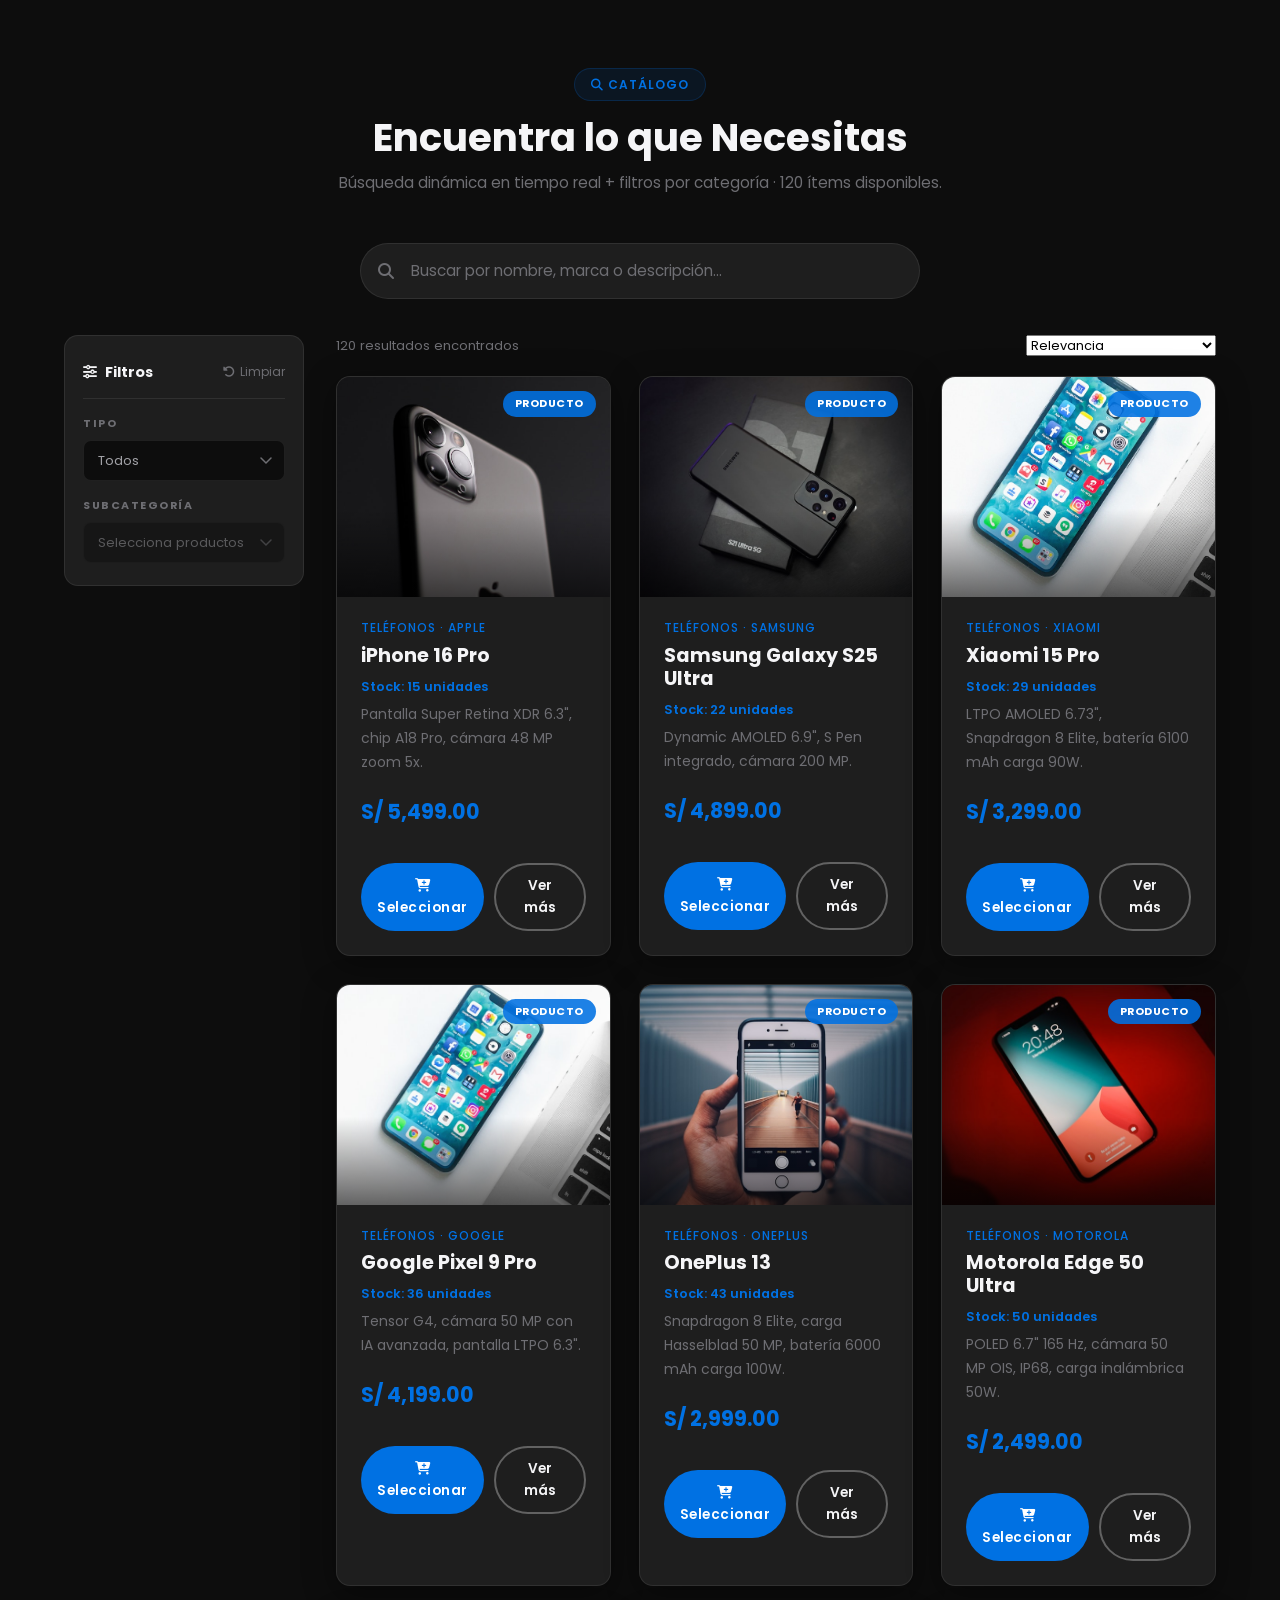
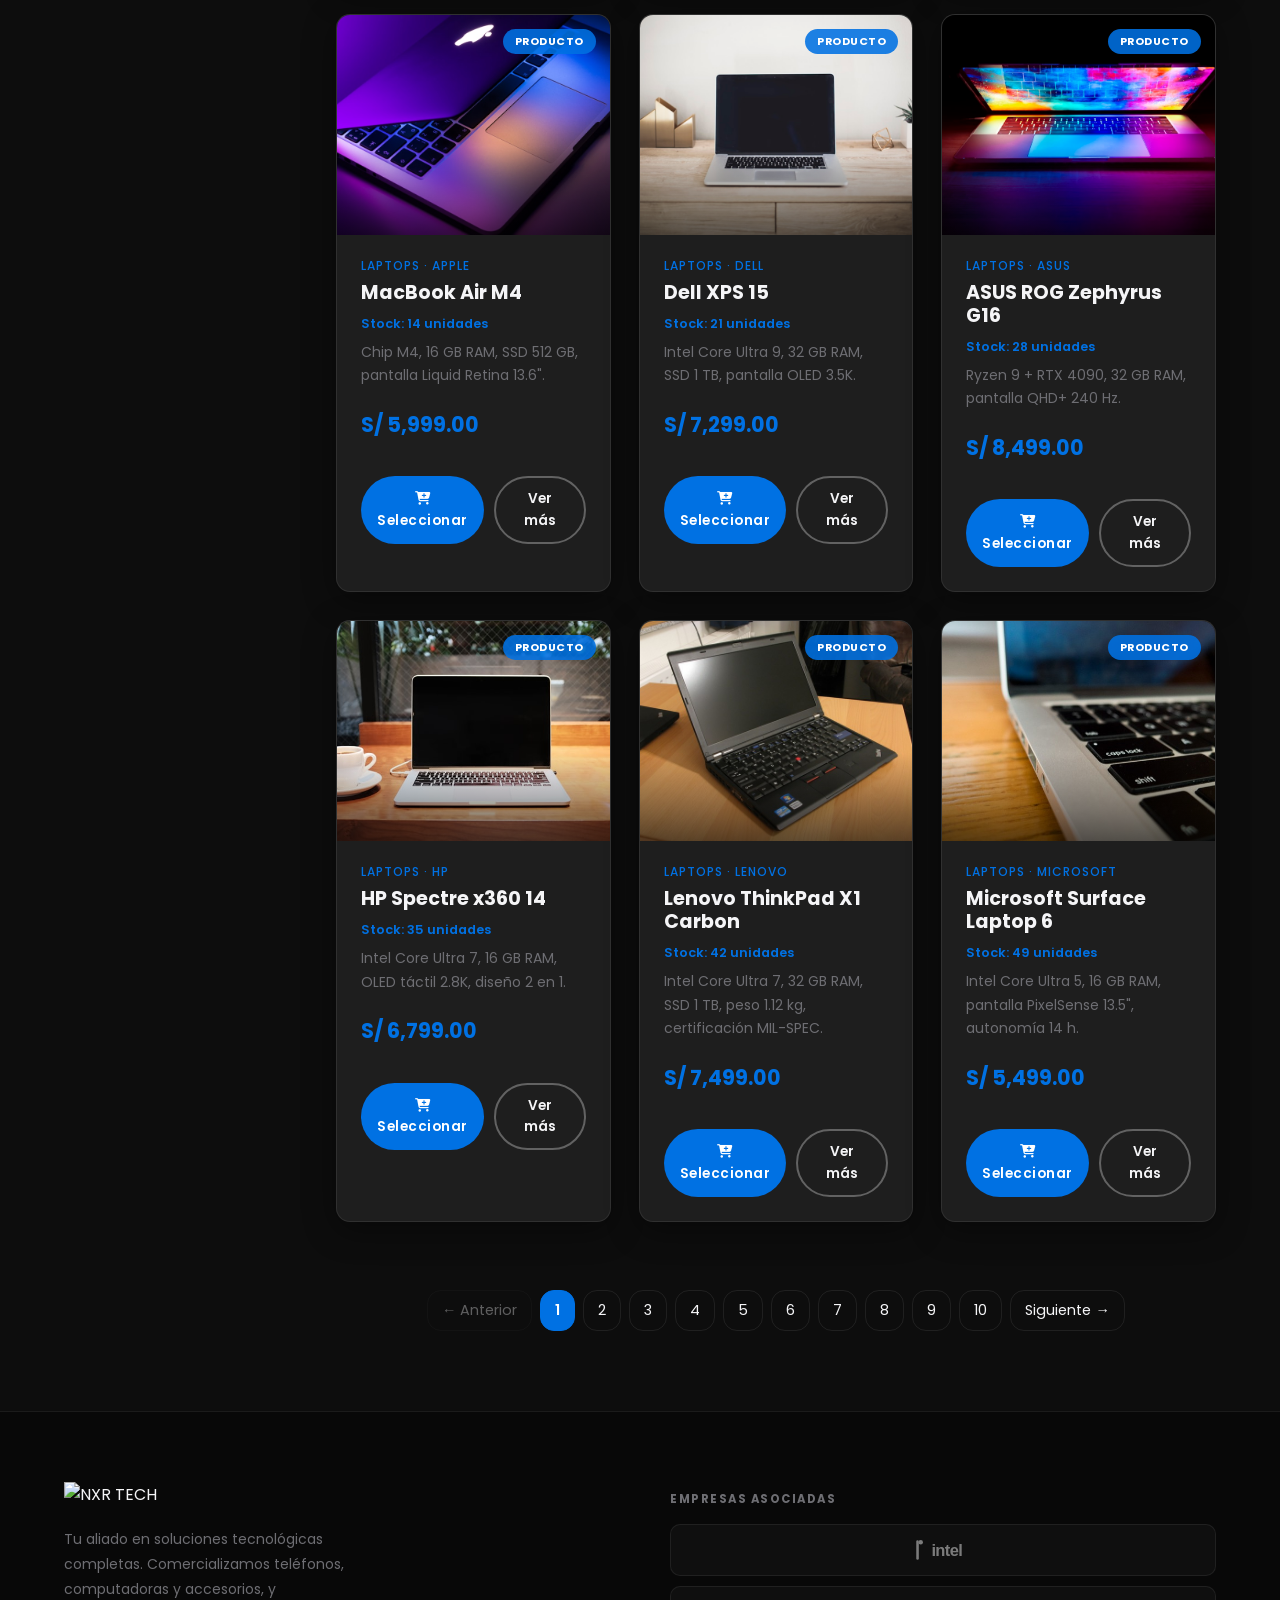
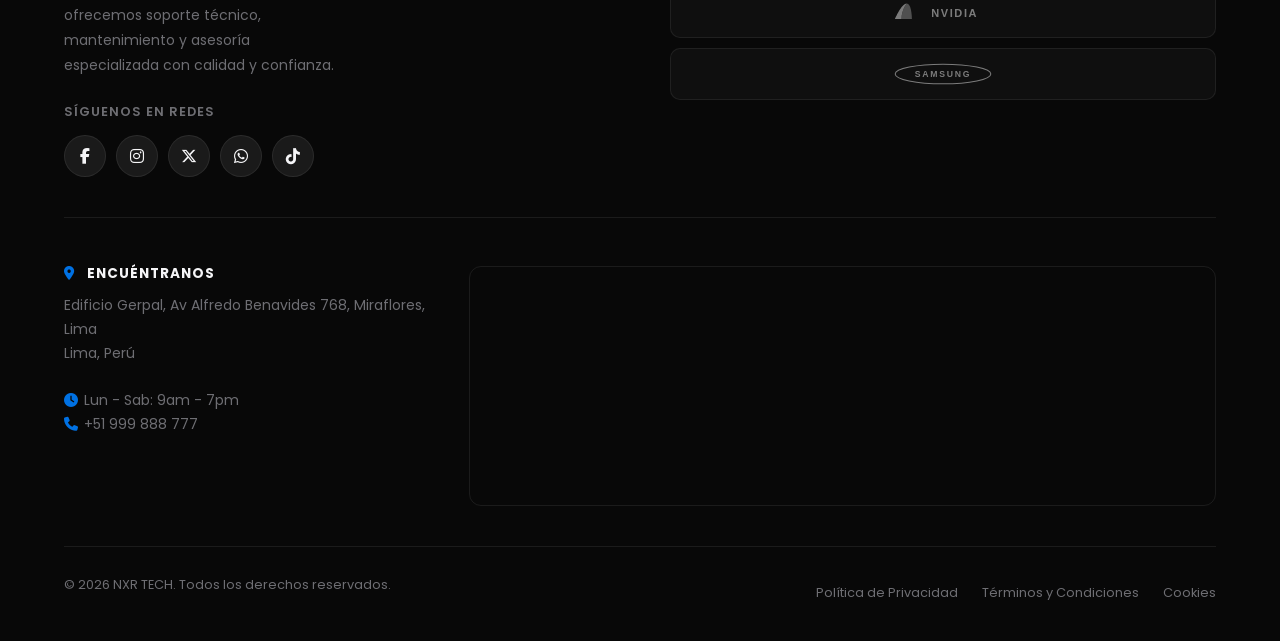
==== commit a2e62cc7: "Branch por revisar" ====
--- a/catalogo.html
+++ b/catalogo.html
@@ -1,419 +1,424 @@
-<!DOCTYPE html>
-<html lang="es">
-
-<head>
-    <meta charset="UTF-8">
-    <meta name="viewport" content="width=device-width, initial-scale=1.0">
-    <title>NXR TECH - Catálogo</title>
-    <link rel="icon" type="image/x-icon" href="img/nxrtech.ico">
-
-    <!-- Google Fonts -->
-    <link rel="preconnect" href="https://fonts.googleapis.com">
-    <link rel="preconnect" href="https://fonts.gstatic.com" crossorigin>
-    <link
-        href="https://fonts.googleapis.com/css2?family=Poppins:wght@300;400;500;600;700;800&family=Space+Grotesk:wght@700;800&display=swap"
-        rel="stylesheet">
-
-    <!-- Font Awesome -->
-    <link rel="stylesheet" href="https://cdnjs.cloudflare.com/ajax/libs/font-awesome/6.5.0/css/all.min.css">
-
-    <!-- Bootstrap 5 (solo para el carousel) -->
-    <link rel="stylesheet" href="https://cdn.jsdelivr.net/npm/bootstrap@5.3.3/dist/css/bootstrap.min.css">
-
-    <!-- Estilos del proyecto -->
-    <link rel="stylesheet" href="css/base.css">
-    <link rel="stylesheet" href="css/catalogo.css">
-
-</head>
-
-<body>
-
-    <!-- NAVBAR — Christian Diaz -->
-    <header id="navbar">
-
-        <div class="ep-navbar-bar">
-            <nav class="container navbar navbar-expand-md">
-                <a href="inicio.html" class="nav-logo navbar-brand">
-                    <img src="img/nxrtech_logo.png" alt="NXR TECH" class="nav-logo-img">
-                </a>
-                <button class="navbar-toggler nav-hamburger" type="button" data-bs-toggle="collapse"
-                    data-bs-target="#navCatalogo" aria-controls="navCatalogo" aria-expanded="false" aria-label="Menú">
-                    <span></span>
-                    <span></span>
-                    <span></span>
-                </button>
-                <div class="collapse navbar-collapse" id="navCatalogo">
-                    <ul class="nav-links">
-                        <li><a href="inicio.html">Inicio</a></li>
-                        <li><a href="catalogo.html" style="color: var(--color-acento);">Catálogo</a></li>
-                        <li><a href="nosotros.html">Nosotros</a></li>
-                        <li><a href="contactos.html" class="nav-cta">Contactos</a></li>
-                        <li class="d-md-none" style="border-bottom: none; padding-top: 16px;"><a href="admin/login.html" class="nav-admin-btn" style="margin: 0 24px;"><i class="fa-solid fa-right-to-bracket"></i> Admin</a></li>
-                    </ul>
-                </div>
-                <a href="admin/login.html" class="nav-admin-btn"><i class="fa-solid fa-right-to-bracket"></i> Admin</a>
-            </nav>
-        </div>
-
-
-        <!-- CAROUSEL — Juan Morales -->
-        <section id="catalogo-carousel">
-            <div id="carouselCatalogo" class="carousel slide" data-bs-ride="carousel" data-bs-interval="4500">
-
-                <!-- indicadores -->
-                <div class="carousel-indicators">
-                    <button type="button" data-bs-target="#carouselCatalogo" data-bs-slide-to="0"
-                        class="active"></button>
-
-                    <button type="button" data-bs-target="#carouselCatalogo" data-bs-slide-to="1"></button>
-
-                    <button type="button" data-bs-target="#carouselCatalogo" data-bs-slide-to="2"></button>
-
-                    <button type="button" data-bs-target="#carouselCatalogo" data-bs-slide-to="3"></button>
-
-                    <button type="button" data-bs-target="#carouselCatalogo" data-bs-slide-to="4"></button>
-
-                    <button type="button" data-bs-target="#carouselCatalogo" data-bs-slide-to="5"></button>
-                </div>
-
-                <!-- slides -->
-                <div class="carousel-inner">
-
-                    <div class="carousel-item active">
-                        <div class="jm-slide" style="background-image: url('img/catalogo/banner/banner-1.jpg');">
-                            <div class="jm-slide-contenido">
-                                <h2>Catálogo <span>NXR TECH</span></h2>
-                                <p>Encuentra los mejores productos tecnológicos y servicios especializados en un solo
-                                    lugar.</p>
-                                <a href="#catalogo-busqueda" class="btn-primario">Ver catálogo →</a>
-                            </div>
-                        </div>
-                    </div>
-
-                    <div class="carousel-item">
-                        <div class="jm-slide" style="background-image: url('img/catalogo/banner/banner-2.jpg');">
-                            <div class="jm-slide-contenido">
-                                <h2>Tecnología <span>de Punta</span></h2>
-                                <p>Teléfonos, laptops, gaming y componentes de las mejores marcas del mercado.</p>
-                                <a href="#catalogo-busqueda" class="btn-primario">Ver productos →</a>
-                            </div>
-                        </div>
-                    </div>
-
-                    <div class="carousel-item">
-                        <div class="jm-slide" style="background-image: url('img/catalogo/banner/banner-3.jpg');">
-                            <div class="jm-slide-contenido">
-                                <h2>Servicios <span>Especializados</span></h2>
-                                <p>Soporte, mantenimiento, reparación e instalación con técnicos certificados.</p>
-                                <a href="#catalogo-busqueda" class="btn-primario">Ver servicios →</a>
-                            </div>
-                        </div>
-                    </div>
-
-                    <div class="carousel-item">
-                        <div class="jm-slide" style="background-image: url('img/catalogo/banner/banner-4.jpg');">
-                            <div class="jm-slide-contenido">
-                                <h2>Espacios <span>de Trabajo</span></h2>
-                                <p>Equipamos tu oficina con la mejor tecnología para maximizar tu productividad.</p>
-                                <a href="#catalogo-busqueda" class="btn-primario">Ver productos →</a>
-                            </div>
-                        </div>
-                    </div>
-
-                    <div class="carousel-item">
-                        <div class="jm-slide" style="background-image: url('img/catalogo/banner/banner-5.jpg');">
-                            <div class="jm-slide-contenido">
-                                <h2>Seguridad <span>Digital</span></h2>
-                                <p>Protege tu empresa con nuestros servicios de ciberseguridad y monitoreo avanzado.</p>
-                                <a href="#catalogo-busqueda" class="btn-primario">Ver servicios →</a>
-                            </div>
-                        </div>
-                    </div>
-
-                    <div class="carousel-item">
-                        <div class="jm-slide" style="background-image: url('img/catalogo/banner/banner-6.jpg');">
-                            <div class="jm-slide-contenido">
-                                <h2>Equipo <span>Colaborativo</span></h2>
-                                <p>Soluciones tecnológicas pensadas para equipos que buscan innovar y crecer juntos.</p>
-                                <a href="#catalogo-busqueda" class="btn-primario">Ver catálogo →</a>
-                            </div>
-                        </div>
-                    </div>
-                </div>
-
-                <!-- controles -->
-                <button class="carousel-control-prev" type="button" data-bs-target="#carouselCatalogo"
-                    data-bs-slide="prev">
-
-                    <span class="carousel-control-prev-icon"></span>
-                </button>
-
-                <button class="carousel-control-next" type="button" data-bs-target="#carouselCatalogo"
-                    data-bs-slide="next">
-
-                    <span class="carousel-control-next-icon"></span>
-                </button>
-            </div>
-        </section>
-
-    </header>
-
-    <main>
-        <!-- CATEGORÍAS — Xiomara Solis -->
-        <section id="catalogo-categorias">
-            <div class="container">
-
-                <div class="catalogo-seccion-header">
-                    <span class="catalogo-badge"><i class="fas fa-th-large"></i> Categorías</span>
-                    <h2 class="catalogo-seccion-titulo">Explora Nuestras Categorías</h2>
-                    <p class="catalogo-seccion-subtitulo">Productos tecnológicos y servicios especializados para cada
-                        necesidad.</p>
-                </div>
-
-                <!-- Productos -->
-                <p class="xs-cat-label"><i class="fas fa-box"></i> Productos</p>
-                <div class="xs-cats-grid">
-                    <div class="xs-cat-card">
-                        <i class="fas fa-mobile-screen-button"></i>
-                        <span class="xs-cat-nombre">Teléfonos</span>
-                    </div>
-                    <div class="xs-cat-card">
-                        <i class="fas fa-laptop"></i>
-                        <span class="xs-cat-nombre">Laptops</span>
-                    </div>
-                    <div class="xs-cat-card">
-                        <i class="fas fa-gamepad"></i>
-                        <span class="xs-cat-nombre">Gaming</span>
-                    </div>
-                    <div class="xs-cat-card">
-                        <i class="fas fa-headphones"></i>
-                        <span class="xs-cat-nombre">Accesorios</span>
-                    </div>
-                    <div class="xs-cat-card">
-                        <i class="fas fa-microchip"></i>
-                        <span class="xs-cat-nombre">Componentes</span>
-                    </div>
-                    <div class="xs-cat-card">
-                        <i class="fas fa-desktop"></i>
-                        <span class="xs-cat-nombre">Monitores</span>
-                    </div>
-                    <div class="xs-cat-card">
-                        <i class="fas fa-tablet-screen-button"></i>
-                        <span class="xs-cat-nombre">Tablets</span>
-                    </div>
-                    <div class="xs-cat-card">
-                        <i class="fas fa-tv"></i>
-                        <span class="xs-cat-nombre">Smart TV</span>
-                    </div>
-                    <div class="xs-cat-card">
-                        <i class="fas fa-print"></i>
-                        <span class="xs-cat-nombre">Impresoras</span>
-                    </div>
-                    <div class="xs-cat-card">
-                        <i class="fas fa-clock"></i>
-                        <span class="xs-cat-nombre">Wearables</span>
-                    </div>
-                </div>
-
-                <!-- Servicios -->
-                <p class="xs-cat-label"><i class="fas fa-tools"></i> Servicios</p>
-                <div class="xs-cats-grid-servicios">
-                    <div class="xs-cat-card">
-                        <i class="fas fa-headset"></i>
-                        <span class="xs-cat-nombre">Soporte</span>
-                    </div>
-                    <div class="xs-cat-card">
-                        <i class="fas fa-screwdriver-wrench"></i>
-                        <span class="xs-cat-nombre">Mantenimiento</span>
-                    </div>
-                    <div class="xs-cat-card">
-                        <i class="fas fa-hammer"></i>
-                        <span class="xs-cat-nombre">Reparación</span>
-                    </div>
-                    <div class="xs-cat-card">
-                        <i class="fas fa-download"></i>
-                        <span class="xs-cat-nombre">Instalación</span>
-                    </div>
-                    <div class="xs-cat-card">
-                        <i class="fas fa-lightbulb"></i>
-                        <span class="xs-cat-nombre">Asesoría</span>
-                    </div>
-                    <div class="xs-cat-card">
-                        <i class="fas fa-shield-halved"></i>
-                        <span class="xs-cat-nombre">Ciberseguridad</span>
-                    </div>
-                    <div class="xs-cat-card">
-                        <i class="fas fa-pen-nib"></i>
-                        <span class="xs-cat-nombre">Diseño Digital</span>
-                    </div>
-                    <div class="xs-cat-card">
-                        <i class="fas fa-network-wired"></i>
-                        <span class="xs-cat-nombre">Networking</span>
-                    </div>
-                    <div class="xs-cat-card">
-                        <i class="fas fa-cloud"></i>
-                        <span class="xs-cat-nombre">Cloud &amp; Backup</span>
-                    </div>
-                    <div class="xs-cat-card">
-                        <i class="fas fa-code"></i>
-                        <span class="xs-cat-nombre">Desarrollo Web</span>
-                    </div>
-                </div>
-
-            </div>
-        </section>
-
-        <!-- BÚSQUEDA + FILTROS — Joel Saldaña | LISTA DE RESULTADOS — Maykol Calle -->
-        <section id="catalogo-busqueda">
-            <div class="container">
-
-                <div class="catalogo-seccion-header">
-                    <span class="catalogo-badge"><i class="fas fa-search"></i> Catálogo</span>
-                    <h2 class="catalogo-seccion-titulo">Encuentra lo que Necesitas</h2>
-                    <p class="catalogo-seccion-subtitulo">Búsqueda dinámica en tiempo real + filtros por categoría · 120
-                        ítems disponibles.</p>
-                </div>
-
-                <div class="js-buscador">
-                    <i class="fas fa-search"></i>
-                    <input type="text" id="inputBusqueda" oninput="filtrar()"
-                        placeholder="Buscar por nombre, marca o descripción..." autocomplete="off">
-                </div>
-
-                <div class="catalogo-busqueda-layout">
-                    <aside class="js-sidebar">
-                        <div class="js-sidebar-header">
-                            <p class="js-sidebar-titulo"><i class="fas fa-sliders"></i> Filtros</p>
-                            <button class="js-btn-limpiar" onclick="limpiarFiltros()">
-                                <i class="fas fa-rotate-left"></i> Limpiar
-                            </button>
-                        </div>
-
-                        <p class="js-filtros-label">Tipo</p>
-                        <select id="selectTipo" class="js-filtro-select" onchange="actualizarSubcategorias()">
-                            <option value="todos">Todos</option>
-                            <option value="Producto">Productos</option>
-                            <option value="Servicio">Servicios</option>
-                        </select>
-
-                        <p class="js-filtros-label">Subcategoría</p>
-                        <select id="selectSubcategoria" class="js-filtro-select" onchange="filtrar()" disabled>
-                            <option value="">Selecciona productos o servicios</option>
-                        </select>
-                    </aside>
-
-                    <div class="mc-main">
-                        <div class="mc-main-barra">
-                            <p id="catalogo-contador"></p>
-                            <select id="selectOrden" class="mc-orden-select" onchange="setOrden(this)">
-                                <option value="relevancia">Relevancia</option>
-                                <option value="precio-asc">Precio: menor a mayor</option>
-                                <option value="precio-desc">Precio: mayor a menor</option>
-                                <option value="nombre-az">Nombre: A → Z</option>
-                                <option value="nombre-za">Nombre: Z → A</option>
-                            </select>
-                        </div>
-                        <div id="catalogo-lista" class="mc-lista-grid"></div>
-                        <div id="catalogo-sin-resultados">
-                            <i class="fas fa-search-minus"></i>
-                            <p>No se encontraron resultados para tu búsqueda.</p>
-                        </div>
-                    </div>
-
-                </div>
-            </div>
-        </section>
-
-    </main>
-
-    <!-- FOOTER — Enrique Prada -->
-    <footer>
-        <div class="container">
-
-            <div class="footer-top">
-
-                <div class="footer-marca">
-                    <a href="inicio.html" class="nav-logo">
-                        <img src="img/nxrtech_logo.png" alt="NXR TECH" class="nav-logo-img">
-                    </a>
-                    <p class="footer-descripcion">
-                        Tu aliado en soluciones tecnológicas completas. Comercializamos teléfonos,
-                        computadoras y accesorios, y ofrecemos soporte técnico, mantenimiento y
-                        asesoría especializada con calidad y confianza.
-                    </p>
-                    <p class="footer-redes-titulo">Síguenos en redes</p>
-                    <div class="footer-redes">
-                        <a href="https://www.facebook.com/NXRDuroCorp/" target="_blank" class="red-social facebook"
-                            title="Facebook"><i class="fab fa-facebook-f"></i></a>
-                        <a href="https://www.instagram.com/nxrdigitalsolution/" target="_blank"
-                            class="red-social instagram" title="Instagram"><i class="fab fa-instagram"></i></a>
-                        <a href="https://x.com/nxrt_io" target="_blank" class="red-social twitter" title="Twitter/X"><i
-                                class="fab fa-x-twitter"></i></a>
-                        <a href="https://wa.me/51912016161" target="_blank" class="red-social whatsapp"
-                            title="WhatsApp"><i class="fab fa-whatsapp"></i></a>
-                        <a href="https://www.tiktok.com/@nxr.projects" target="_blank" class="red-social tiktok"
-                            title="TikTok"><i class="fab fa-tiktok"></i></a>
-                    </div>
-                </div>
-
-                <div class="footer-asociadas">
-                    <p class="footer-asociadas-label">Empresas Asociadas</p>
-                    <div class="footer-asociadas-lista">
-                        <a href="https://www.intel.com" target="_blank" class="footer-asociadas-item">
-                            <img src="img/logo-intel.svg" alt="Intel">
-                        </a>
-                        <a href="https://www.nvidia.com" target="_blank" class="footer-asociadas-item">
-                            <img src="img/logo-nvidia.svg" alt="NVIDIA">
-                        </a>
-                        <a href="https://www.samsung.com" target="_blank" class="footer-asociadas-item">
-                            <img src="img/logo-samsung.svg" alt="Samsung">
-                        </a>
-                    </div>
-                </div>
-
-            </div>
-
-            <div class="footer-ubicacion">
-                <div class="footer-mapa-info">
-                    <h4><i class="fas fa-map-marker-alt"></i> Encuéntranos</h4>
-                    <p>Edificio Gerpal, Av Alfredo Benavides 768, Miraflores, Lima<br>Lima, Perú<br><br>
-                        <i class="fas fa-clock" style="color:var(--color-acento);margin-right:6px;"></i>Lun - Sab:
-                        9am -
-                        7pm<br>
-                        <i class="fas fa-phone" style="color:var(--color-acento);margin-right:6px;"></i>+51 999 888
-                        777
-                    </p>
-                </div>
-                <div class="footer-mapa-wrapper">
-                    <iframe title="Ubicación de NXR TECH en Google Maps"
-                        src="https://www.google.com/maps/embed?pb=!1m18!1m12!1m3!1d3900.807089340955!2d-77.02765046312203!3d-12.125347888167074!2m3!1f0!2f0!3f0!3m2!1i1024!2i768!4f13.1!3m3!1m2!1s0x9105c81ec97e7907%3A0x18b4e5cf9fd504b9!2sNextech%20Education%20Center!5e0!3m2!1ses-419!2spe!4v1775803092590!5m2!1ses-419!2spe"
-                        style="border:0;" allowfullscreen="" loading="lazy"
-                        referrerpolicy="no-referrer-when-downgrade"></iframe>
-                </div>
-            </div>
-
-            <div class="footer-bottom">
-                <p>&copy; 2026 NXR TECH. Todos los derechos reservados.</p>
-                <div class="footer-bottom-links">
-                    <a href="#">Política de Privacidad</a>
-                    <a href="#">Términos y Condiciones</a>
-                    <a href="#">Cookies</a>
-                </div>
-            </div>
-
-        </div>
-    </footer>
-
-    <!-- Bootstrap JS (necesario para el carousel) -->
-    <script src="https://cdn.jsdelivr.net/npm/bootstrap@5.3.3/dist/js/bootstrap.bundle.min.js"></script>
-
-    <!-- Scripts del proyecto -->
-    <script src="js/main.js"></script>
-    <script src="js/catalogo/catalogo.js"></script>
-    <script src="js/catalogo/datos.js"></script>
-    <script src="js/catalogo/listado.js"></script>
-    <script src="js/catalogo/filtros.js"></script>
-
-</body>
-
-</html>
+<!DOCTYPE html>
+<html lang="es">
+
+<head>
+    <meta charset="UTF-8">
+    <meta name="viewport" content="width=device-width, initial-scale=1.0">
+    <title>NXR TECH - Catálogo</title>
+    <link rel="icon" type="image/x-icon" href="img/nxrtech.ico">
+
+    <!-- Google Fonts -->
+    <link rel="preconnect" href="https://fonts.googleapis.com">
+    <link rel="preconnect" href="https://fonts.gstatic.com" crossorigin>
+    <link
+        href="https://fonts.googleapis.com/css2?family=Poppins:wght@300;400;500;600;700;800&family=Space+Grotesk:wght@700;800&display=swap"
+        rel="stylesheet">
+
+    <!-- Font Awesome -->
+    <link rel="stylesheet" href="https://cdnjs.cloudflare.com/ajax/libs/font-awesome/6.5.0/css/all.min.css">
+
+    <!-- Bootstrap 5 (solo para el carousel) -->
+    <link rel="stylesheet" href="https://cdn.jsdelivr.net/npm/bootstrap@5.3.3/dist/css/bootstrap.min.css">
+
+    <!-- Estilos del proyecto -->
+    <link rel="stylesheet" href="css/base.css">
+    <link rel="stylesheet" href="css/catalogo.css">
+    <link rel="stylesheet" href="css/carrito.css">
+
+</head>
+
+<body>
+
+    <!-- NAVBAR — Christian Diaz -->
+    <header id="navbar">
+
+        <div class="ep-navbar-bar">
+            <nav class="container navbar navbar-expand-md">
+                <a href="inicio.html" class="nav-logo navbar-brand">
+                    <img src="img/nxrtech_logo.png" alt="NXR TECH" class="nav-logo-img">
+                </a>
+                <button class="navbar-toggler nav-hamburger" type="button" data-bs-toggle="collapse"
+                    data-bs-target="#navCatalogo" aria-controls="navCatalogo" aria-expanded="false" aria-label="Menú">
+                    <span></span>
+                    <span></span>
+                    <span></span>
+                </button>
+                <div class="collapse navbar-collapse" id="navCatalogo">
+                    <ul class="nav-links">
+                        <li><a href="inicio.html">Inicio</a></li>
+                        <li><a href="catalogo.html" style="color: var(--color-acento);">Catálogo</a></li>
+                        <li><a href="nosotros.html">Nosotros</a></li>
+                        <li><a href="contactos.html" class="nav-cta">Contactos</a></li>
+                        <li class="d-md-none" style="border-bottom: none; padding-top: 16px;"><a href="admin/login.html"
+                                class="nav-admin-btn" style="margin: 0 24px;"><i
+                                    class="fa-solid fa-right-to-bracket"></i> Admin</a></li>
+                    </ul>
+                </div>
+                <a href="admin/login.html" class="nav-admin-btn"><i class="fa-solid fa-right-to-bracket"></i> Admin</a>
+            </nav>
+        </div>
+
+
+        <!-- CAROUSEL — Juan Morales -->
+        <section id="catalogo-carousel">
+            <div id="carouselCatalogo" class="carousel slide" data-bs-ride="carousel" data-bs-interval="4500">
+
+                <!-- indicadores -->
+                <div class="carousel-indicators">
+                    <button type="button" data-bs-target="#carouselCatalogo" data-bs-slide-to="0"
+                        class="active"></button>
+
+                    <button type="button" data-bs-target="#carouselCatalogo" data-bs-slide-to="1"></button>
+
+                    <button type="button" data-bs-target="#carouselCatalogo" data-bs-slide-to="2"></button>
+
+                    <button type="button" data-bs-target="#carouselCatalogo" data-bs-slide-to="3"></button>
+
+                    <button type="button" data-bs-target="#carouselCatalogo" data-bs-slide-to="4"></button>
+
+                    <button type="button" data-bs-target="#carouselCatalogo" data-bs-slide-to="5"></button>
+                </div>
+
+                <!-- slides -->
+                <div class="carousel-inner">
+
+                    <div class="carousel-item active">
+                        <div class="jm-slide" style="background-image: url('img/catalogo/banner/banner-1.jpg');">
+                            <div class="jm-slide-contenido">
+                                <h2>Catálogo <span>NXR TECH</span></h2>
+                                <p>Encuentra los mejores productos tecnológicos y servicios especializados en un solo
+                                    lugar.</p>
+                                <a href="#catalogo-busqueda" class="btn-primario">Ver catálogo →</a>
+                            </div>
+                        </div>
+                    </div>
+
+                    <div class="carousel-item">
+                        <div class="jm-slide" style="background-image: url('img/catalogo/banner/banner-2.jpg');">
+                            <div class="jm-slide-contenido">
+                                <h2>Tecnología <span>de Punta</span></h2>
+                                <p>Teléfonos, laptops, gaming y componentes de las mejores marcas del mercado.</p>
+                                <a href="#catalogo-busqueda" class="btn-primario">Ver productos →</a>
+                            </div>
+                        </div>
+                    </div>
+
+                    <div class="carousel-item">
+                        <div class="jm-slide" style="background-image: url('img/catalogo/banner/banner-3.jpg');">
+                            <div class="jm-slide-contenido">
+                                <h2>Servicios <span>Especializados</span></h2>
+                                <p>Soporte, mantenimiento, reparación e instalación con técnicos certificados.</p>
+                                <a href="#catalogo-busqueda" class="btn-primario">Ver servicios →</a>
+                            </div>
+                        </div>
+                    </div>
+
+                    <div class="carousel-item">
+                        <div class="jm-slide" style="background-image: url('img/catalogo/banner/banner-4.jpg');">
+                            <div class="jm-slide-contenido">
+                                <h2>Espacios <span>de Trabajo</span></h2>
+                                <p>Equipamos tu oficina con la mejor tecnología para maximizar tu productividad.</p>
+                                <a href="#catalogo-busqueda" class="btn-primario">Ver productos →</a>
+                            </div>
+                        </div>
+                    </div>
+
+                    <div class="carousel-item">
+                        <div class="jm-slide" style="background-image: url('img/catalogo/banner/banner-5.jpg');">
+                            <div class="jm-slide-contenido">
+                                <h2>Seguridad <span>Digital</span></h2>
+                                <p>Protege tu empresa con nuestros servicios de ciberseguridad y monitoreo avanzado.</p>
+                                <a href="#catalogo-busqueda" class="btn-primario">Ver servicios →</a>
+                            </div>
+                        </div>
+                    </div>
+
+                    <div class="carousel-item">
+                        <div class="jm-slide" style="background-image: url('img/catalogo/banner/banner-6.jpg');">
+                            <div class="jm-slide-contenido">
+                                <h2>Equipo <span>Colaborativo</span></h2>
+                                <p>Soluciones tecnológicas pensadas para equipos que buscan innovar y crecer juntos.</p>
+                                <a href="#catalogo-busqueda" class="btn-primario">Ver catálogo →</a>
+                            </div>
+                        </div>
+                    </div>
+                </div>
+
+                <!-- controles -->
+                <button class="carousel-control-prev" type="button" data-bs-target="#carouselCatalogo"
+                    data-bs-slide="prev">
+
+                    <span class="carousel-control-prev-icon"></span>
+                </button>
+
+                <button class="carousel-control-next" type="button" data-bs-target="#carouselCatalogo"
+                    data-bs-slide="next">
+
+                    <span class="carousel-control-next-icon"></span>
+                </button>
+            </div>
+        </section>
+
+    </header>
+
+    <main>
+        <!-- CATEGORÍAS — Xiomara Solis -->
+        <section id="catalogo-categorias">
+            <div class="container">
+
+                <div class="catalogo-seccion-header">
+                    <span class="catalogo-badge"><i class="fas fa-th-large"></i> Categorías</span>
+                    <h2 class="catalogo-seccion-titulo">Explora Nuestras Categorías</h2>
+                    <p class="catalogo-seccion-subtitulo">Productos tecnológicos y servicios especializados para cada
+                        necesidad.</p>
+                </div>
+
+                <!-- Productos -->
+                <p class="xs-cat-label"><i class="fas fa-box"></i> Productos</p>
+                <div class="xs-cats-grid">
+                    <div class="xs-cat-card">
+                        <i class="fas fa-mobile-screen-button"></i>
+                        <span class="xs-cat-nombre">Teléfonos</span>
+                    </div>
+                    <div class="xs-cat-card">
+                        <i class="fas fa-laptop"></i>
+                        <span class="xs-cat-nombre">Laptops</span>
+                    </div>
+                    <div class="xs-cat-card">
+                        <i class="fas fa-gamepad"></i>
+                        <span class="xs-cat-nombre">Gaming</span>
+                    </div>
+                    <div class="xs-cat-card">
+                        <i class="fas fa-headphones"></i>
+                        <span class="xs-cat-nombre">Accesorios</span>
+                    </div>
+                    <div class="xs-cat-card">
+                        <i class="fas fa-microchip"></i>
+                        <span class="xs-cat-nombre">Componentes</span>
+                    </div>
+                    <div class="xs-cat-card">
+                        <i class="fas fa-desktop"></i>
+                        <span class="xs-cat-nombre">Monitores</span>
+                    </div>
+                    <div class="xs-cat-card">
+                        <i class="fas fa-tablet-screen-button"></i>
+                        <span class="xs-cat-nombre">Tablets</span>
+                    </div>
+                    <div class="xs-cat-card">
+                        <i class="fas fa-tv"></i>
+                        <span class="xs-cat-nombre">Smart TV</span>
+                    </div>
+                    <div class="xs-cat-card">
+                        <i class="fas fa-print"></i>
+                        <span class="xs-cat-nombre">Impresoras</span>
+                    </div>
+                    <div class="xs-cat-card">
+                        <i class="fas fa-clock"></i>
+                        <span class="xs-cat-nombre">Wearables</span>
+                    </div>
+                </div>
+
+                <!-- Servicios -->
+                <p class="xs-cat-label"><i class="fas fa-tools"></i> Servicios</p>
+                <div class="xs-cats-grid-servicios">
+                    <div class="xs-cat-card">
+                        <i class="fas fa-headset"></i>
+                        <span class="xs-cat-nombre">Soporte</span>
+                    </div>
+                    <div class="xs-cat-card">
+                        <i class="fas fa-screwdriver-wrench"></i>
+                        <span class="xs-cat-nombre">Mantenimiento</span>
+                    </div>
+                    <div class="xs-cat-card">
+                        <i class="fas fa-hammer"></i>
+                        <span class="xs-cat-nombre">Reparación</span>
+                    </div>
+                    <div class="xs-cat-card">
+                        <i class="fas fa-download"></i>
+                        <span class="xs-cat-nombre">Instalación</span>
+                    </div>
+                    <div class="xs-cat-card">
+                        <i class="fas fa-lightbulb"></i>
+                        <span class="xs-cat-nombre">Asesoría</span>
+                    </div>
+                    <div class="xs-cat-card">
+                        <i class="fas fa-shield-halved"></i>
+                        <span class="xs-cat-nombre">Ciberseguridad</span>
+                    </div>
+                    <div class="xs-cat-card">
+                        <i class="fas fa-pen-nib"></i>
+                        <span class="xs-cat-nombre">Diseño Digital</span>
+                    </div>
+                    <div class="xs-cat-card">
+                        <i class="fas fa-network-wired"></i>
+                        <span class="xs-cat-nombre">Networking</span>
+                    </div>
+                    <div class="xs-cat-card">
+                        <i class="fas fa-cloud"></i>
+                        <span class="xs-cat-nombre">Cloud &amp; Backup</span>
+                    </div>
+                    <div class="xs-cat-card">
+                        <i class="fas fa-code"></i>
+                        <span class="xs-cat-nombre">Desarrollo Web</span>
+                    </div>
+                </div>
+
+            </div>
+        </section>
+
+        <!-- BÚSQUEDA + FILTROS — Joel Saldaña | LISTA DE RESULTADOS — Maykol Calle -->
+        <section id="catalogo-busqueda">
+            <div class="container">
+
+                <div class="catalogo-seccion-header">
+                    <span class="catalogo-badge"><i class="fas fa-search"></i> Catálogo</span>
+                    <h2 class="catalogo-seccion-titulo">Encuentra lo que Necesitas</h2>
+                    <p class="catalogo-seccion-subtitulo">Búsqueda dinámica en tiempo real + filtros por categoría · 120
+                        ítems disponibles.</p>
+                </div>
+
+                <div class="js-buscador">
+                    <i class="fas fa-search"></i>
+                    <input type="text" id="inputBusqueda" oninput="filtrar()"
+                        placeholder="Buscar por nombre, marca o descripción..." autocomplete="off">
+                </div>
+
+                <div class="catalogo-busqueda-layout">
+                    <aside class="js-sidebar">
+                        <div class="js-sidebar-header">
+                            <p class="js-sidebar-titulo"><i class="fas fa-sliders"></i> Filtros</p>
+                            <button class="js-btn-limpiar" onclick="limpiarFiltros()">
+                                <i class="fas fa-rotate-left"></i> Limpiar
+                            </button>
+                        </div>
+
+                        <p class="js-filtros-label">Tipo</p>
+                        <select id="selectTipo" class="js-filtro-select" onchange="actualizarSubcategorias()">
+                            <option value="todos">Todos</option>
+                            <option value="Producto">Productos</option>
+                            <option value="Servicio">Servicios</option>
+                        </select>
+
+                        <p class="js-filtros-label">Subcategoría</p>
+                        <select id="selectSubcategoria" class="js-filtro-select" onchange="filtrar()" disabled>
+                            <option value="">Selecciona productos o servicios</option>
+                        </select>
+                    </aside>
+
+                    <div class="mc-main">
+                        <div class="mc-main-barra">
+                            <p id="catalogo-contador"></p>
+                            <select id="selectOrden" class="mc-orden-select" onchange="setOrden(this)">
+                                <option value="relevancia">Relevancia</option>
+                                <option value="precio-asc">Precio: menor a mayor</option>
+                                <option value="precio-desc">Precio: mayor a menor</option>
+                                <option value="nombre-az">Nombre: A → Z</option>
+                                <option value="nombre-za">Nombre: Z → A</option>
+                            </select>
+                        </div>
+                        <div id="catalogo-lista" class="mc-lista-grid"></div>
+                        <div id="catalogo-sin-resultados">
+                            <i class="fas fa-search-minus"></i>
+                            <p>No se encontraron resultados para tu búsqueda.</p>
+                        </div>
+                    </div>
+
+                </div>
+            </div>
+        </section>
+
+    </main>
+
+    <!-- FOOTER — Enrique Prada -->
+    <footer>
+        <div class="container">
+
+            <div class="footer-top">
+
+                <div class="footer-marca">
+                    <a href="inicio.html" class="nav-logo">
+                        <img src="img/nxrtech_logo.png" alt="NXR TECH" class="nav-logo-img">
+                    </a>
+                    <p class="footer-descripcion">
+                        Tu aliado en soluciones tecnológicas completas. Comercializamos teléfonos,
+                        computadoras y accesorios, y ofrecemos soporte técnico, mantenimiento y
+                        asesoría especializada con calidad y confianza.
+                    </p>
+                    <p class="footer-redes-titulo">Síguenos en redes</p>
+                    <div class="footer-redes">
+                        <a href="https://www.facebook.com/NXRDuroCorp/" target="_blank" class="red-social facebook"
+                            title="Facebook"><i class="fab fa-facebook-f"></i></a>
+                        <a href="https://www.instagram.com/nxrdigitalsolution/" target="_blank"
+                            class="red-social instagram" title="Instagram"><i class="fab fa-instagram"></i></a>
+                        <a href="https://x.com/nxrt_io" target="_blank" class="red-social twitter" title="Twitter/X"><i
+                                class="fab fa-x-twitter"></i></a>
+                        <a href="https://wa.me/51912016161" target="_blank" class="red-social whatsapp"
+                            title="WhatsApp"><i class="fab fa-whatsapp"></i></a>
+                        <a href="https://www.tiktok.com/@nxr.projects" target="_blank" class="red-social tiktok"
+                            title="TikTok"><i class="fab fa-tiktok"></i></a>
+                    </div>
+                </div>
+
+                <div class="footer-asociadas">
+                    <p class="footer-asociadas-label">Empresas Asociadas</p>
+                    <div class="footer-asociadas-lista">
+                        <a href="https://www.intel.com" target="_blank" class="footer-asociadas-item">
+                            <img src="img/logo-intel.svg" alt="Intel">
+                        </a>
+                        <a href="https://www.nvidia.com" target="_blank" class="footer-asociadas-item">
+                            <img src="img/logo-nvidia.svg" alt="NVIDIA">
+                        </a>
+                        <a href="https://www.samsung.com" target="_blank" class="footer-asociadas-item">
+                            <img src="img/logo-samsung.svg" alt="Samsung">
+                        </a>
+                    </div>
+                </div>
+
+            </div>
+
+            <div class="footer-ubicacion">
+                <div class="footer-mapa-info">
+                    <h4><i class="fas fa-map-marker-alt"></i> Encuéntranos</h4>
+                    <p>Edificio Gerpal, Av Alfredo Benavides 768, Miraflores, Lima<br>Lima, Perú<br><br>
+                        <i class="fas fa-clock" style="color:var(--color-acento);margin-right:6px;"></i>Lun - Sab:
+                        9am -
+                        7pm<br>
+                        <i class="fas fa-phone" style="color:var(--color-acento);margin-right:6px;"></i>+51 999 888
+                        777
+                    </p>
+                </div>
+                <div class="footer-mapa-wrapper">
+                    <iframe title="Ubicación de NXR TECH en Google Maps"
+                        src="https://www.google.com/maps/embed?pb=!1m18!1m12!1m3!1d3900.807089340955!2d-77.02765046312203!3d-12.125347888167074!2m3!1f0!2f0!3f0!3m2!1i1024!2i768!4f13.1!3m3!1m2!1s0x9105c81ec97e7907%3A0x18b4e5cf9fd504b9!2sNextech%20Education%20Center!5e0!3m2!1ses-419!2spe!4v1775803092590!5m2!1ses-419!2spe"
+                        style="border:0;" allowfullscreen="" loading="lazy"
+                        referrerpolicy="no-referrer-when-downgrade"></iframe>
+                </div>
+            </div>
+
+            <div class="footer-bottom">
+                <p>&copy; 2026 NXR TECH. Todos los derechos reservados.</p>
+                <div class="footer-bottom-links">
+                    <a href="#">Política de Privacidad</a>
+                    <a href="#">Términos y Condiciones</a>
+                    <a href="#">Cookies</a>
+                </div>
+            </div>
+
+        </div>
+    </footer>
+
+    <!-- Bootstrap JS (necesario para el carousel) -->
+    <script src="https://cdn.jsdelivr.net/npm/bootstrap@5.3.3/dist/js/bootstrap.bundle.min.js"></script>
+
+    <!-- Scripts del proyecto -->
+    <script src="js/main.js"></script>
+    <script src="js/catalogo/catalogo.js"></script>
+    <script src="js/catalogo/datos.js"></script>
+    <script src="js/catalogo/listado.js"></script>
+    <script src="js/catalogo/filtros.js"></script>
+    <script src="js/carrito-compartido.js"></script>
+    <script src="js/catalogo/catalogo-carrito.js"></script>
+
+</body>
+
+</html>
--- a/css/base.css
+++ b/css/base.css
@@ -1,541 +1,541 @@
-/* ============================================================
-   base.css — NXR TECH
-   Solo contiene variables globales y reset.
-   ============================================================ */
-
-/* ------------------------------------------------------------
-   VARIABLES GLOBALES
-   ------------------------------------------------------------ */
-:root {
-    /* Colores de fondo */
-    --color-fondo-oscuro: #0d0d0d;
-    --color-fondo-medio: #1a1a1a;
-    --color-fondo-card: #1e1e1e;
-    --color-fondo-claro: #f5f5f7;
-    --color-fondo-claro2: #e8e8ed;
-
-    /* Color acento / primario */
-    --color-acento: #0071e3;
-    --color-acento-hover: #0077ed;
-    --color-acento-glow: rgba(0, 113, 227, 0.4);
-
-    /* Colores de texto */
-    --color-texto-claro: #f5f5f7;
-    --color-texto-oscuro: #1d1d1f;
-    --color-texto-gris: #6e6e73;
-    --color-texto-gris-claro: #a1a1a6;
-
-    /* Bordes y sombras */
-    --color-borde: rgba(255, 255, 255, 0.08);
-    --sombra-card: 0 8px 32px rgba(0, 0, 0, 0.4);
-
-    /* Tipografía */
-    --fuente-principal: 'Poppins', sans-serif;
-
-    /* Otros */
-    --radio-borde: 14px;
-    --transicion: all 0.3s ease;
-    --max-ancho: 1200px;
-}
-
-/* ------------------------------------------------------------
-   RESET GENERAL
-   ------------------------------------------------------------ */
-*, *::before, *::after {
-    margin: 0;
-    padding: 0;
-    box-sizing: border-box;
-}
-
-html {
-    scroll-behavior: smooth;
-    overflow-x: hidden;
-}
-
-body {
-    font-family: var(--fuente-principal);
-    background-color: var(--color-fondo-oscuro);
-    color: var(--color-texto-claro);
-    line-height: 1.6;
-    overflow-x: hidden;
-    width: 100%;
-}
-
-img {
-    max-width: 100%;
-    display: block;
-}
-
-a {
-    text-decoration: none;
-    color: inherit;
-    transition: var(--transicion);
-}
-
-ul {
-    list-style: none;
-}
-
-/* ------------------------------------------------------------
-   CONTENEDOR GLOBAL
-   ------------------------------------------------------------ */
-.container {
-    max-width: var(--max-ancho);
-    margin: 0 auto;
-    padding: 0 24px;
-}
-
-/* ------------------------------------------------------------
-   ANIMACIONES BASE
-   TODO: estas clases se usarán más adelante para animar
-   elementos al hacer scroll. Por ahora ningún elemento
-   del HTML las tiene asignadas.
-   ------------------------------------------------------------ */
-/* .animar {
-    opacity: 0;
-    transform: translateY(40px);
-    transition: opacity 0.7s ease, transform 0.7s ease;
-}
-
-.animar.visible {
-    opacity: 1;
-    transform: translateY(0);
-}
-
-.animar-delay-1 { transition-delay: 0.1s; }
-.animar-delay-2 { transition-delay: 0.2s; }
-.animar-delay-3 { transition-delay: 0.3s; }
-.animar-delay-4 { transition-delay: 0.4s; } */
-
-@keyframes fadeInUp {
-    from { opacity: 0; transform: translateY(30px); }
-    to   { opacity: 1; transform: translateY(0); }
-}
-
-@keyframes fadeInDown {
-    from { opacity: 0; transform: translateY(-20px); }
-    to   { opacity: 1; transform: translateY(0); }
-}
-
-/* ------------------------------------------------------------
-   NAVBAR (Enrique Prada — compartido hasta que Christian implemente el suyo)
-   ------------------------------------------------------------ */
-.ep-navbar-bar {
-    position: fixed;
-    top: 0;
-    left: 0;
-    width: 100%;
-    z-index: 1000;
-    transition: var(--transicion);
-    padding: 20px 0;
-    background-color: transparent;
-}
-
-header.scrolled .ep-navbar-bar {
-    background-color: rgba(13, 13, 13, 0.92);
-    backdrop-filter: blur(20px);
-    -webkit-backdrop-filter: blur(20px);
-    padding: 12px 0;
-    border-bottom: 1px solid var(--color-borde);
-}
-
-nav {
-    display: flex;
-    align-items: center;
-    justify-content: space-between;
-}
-
-.nav-logo {
-    display: flex;
-    align-items: center;
-}
-
-.nav-logo-img {
-    height: 45px;
-    width: auto;
-    object-fit: contain;
-}
-
-.nav-links {
-    display: flex;
-    gap: 36px;
-    align-items: center;
-    position: absolute;
-    left: 50%;
-    transform: translateX(-50%);
-    padding: 0;
-    margin: 0;
-}
-
-.nav-links a {
-    font-size: 0.9rem;
-    font-weight: 500;
-    color: var(--color-texto-gris-claro);
-    position: relative;
-}
-
-.nav-links a::after {
-    content: '';
-    position: absolute;
-    bottom: -4px;
-    left: 0;
-    width: 0;
-    height: 2px;
-    background-color: var(--color-acento);
-    transition: var(--transicion);
-}
-
-.nav-links a:hover { color: var(--color-texto-claro); }
-.nav-links a:hover::after { width: 100%; }
-
-.nav-admin-btn {
-    display: inline-flex;
-    align-items: center;
-    gap: 6px;
-    border: 1px solid var(--color-acento);
-    border-radius: 8px;
-    padding: 6px 14px;
-    color: var(--color-acento) !important;
-    font-weight: 600;
-    font-size: 0.9rem;
-    white-space: nowrap;
-}
-
-.nav-admin-btn::after { display: none !important; }
-
-.nav-admin-mobile { display: none; }
-
-@media (max-width: 768px) {
-    .nav-admin-mobile { display: block; }
-}
-
-.nav-cta {
-    background-color: transparent;
-    color: var(--color-texto-claro) !important;
-    padding: 8px 20px;
-    border-radius: 50px;
-    font-weight: 600 !important;
-    border: 1px solid rgba(255, 255, 255, 0.25);
-}
-
-.nav-cta:hover {
-    border-color: var(--color-acento);
-    color: var(--color-acento) !important;
-}
-
-.nav-cta::after { display: none !important; }
-
-.nav-hamburger {
-    display: none;
-    flex-direction: column;
-    gap: 5px;
-    cursor: pointer;
-    background: none;
-    border: none;
-    padding: 4px;
-}
-
-.nav-hamburger span {
-    display: block;
-    width: 25px;
-    height: 2px;
-    background-color: var(--color-texto-claro);
-    border-radius: 2px;
-    transition: var(--transicion);
-}
-
-@media (max-width: 768px) {
-    .nav-admin-btn { display: none; }
-
-    .nav-links {
-        display: none;
-        position: static;
-        transform: none;
-    }
-    .nav-hamburger { display: flex; }
-
-    .nav-links.nav-abierto {
-        display: flex;
-        flex-direction: column;
-        position: absolute;
-        top: 100%;
-        left: 0;
-        transform: none;
-        width: 100%;
-        background-color: #0d0d0d;
-        padding: 8px 0 16px;
-        gap: 0;
-        border-bottom: 1px solid var(--color-borde);
-        z-index: 999;
-        box-shadow: 0 10px 30px rgba(0,0,0,0.6);
-    }
-
-    .nav-links.nav-abierto li a {
-        display: block;
-        padding: 14px 24px;
-        font-size: 1rem;
-        color: var(--color-texto-gris-claro);
-        border-bottom: 1px solid var(--color-borde);
-    }
-
-    .nav-links.nav-abierto li a:hover {
-        color: var(--color-texto-claro);
-        background-color: rgba(255,255,255,0.04);
-    }
-
-    .nav-links.nav-abierto li:last-child a {
-        margin: 12px 24px 0;
-        border-bottom: none;
-        text-align: center;
-        border-radius: 50px;
-        padding: 12px 24px;
-    }
-}
-
-/* ------------------------------------------------------------
-   BOTONES GLOBALES
-   ------------------------------------------------------------ */
-.btn-primario {
-    display: inline-block;
-    background-color: var(--color-acento);
-    color: #fff;
-    padding: 14px 32px;
-    border-radius: 50px;
-    font-size: 0.95rem;
-    font-weight: 600;
-    border: none;
-    cursor: pointer;
-    transition: var(--transicion);
-    letter-spacing: 0.5px;
-}
-
-.btn-primario:hover {
-    background-color: var(--color-acento-hover);
-    box-shadow: 0 0 20px var(--color-acento-glow);
-    transform: translateY(-2px);
-}
-
-.btn-secundario {
-    display: inline-block;
-    background-color: transparent;
-    color: var(--color-texto-claro);
-    padding: 14px 32px;
-    border-radius: 50px;
-    font-size: 0.95rem;
-    font-weight: 600;
-    border: 2px solid rgba(255, 255, 255, 0.3);
-    cursor: pointer;
-    transition: var(--transicion);
-}
-
-.btn-secundario:hover {
-    border-color: var(--color-acento);
-    color: var(--color-acento);
-    transform: translateY(-2px);
-}
-
-/* ------------------------------------------------------------
-   FOOTER (Enrique Prada)
-   ------------------------------------------------------------ */
-footer {
-    background-color: #080808;
-    padding: 70px 0 30px;
-    border-top: 1px solid var(--color-borde);
-}
-
-.footer-top {
-    display: grid;
-    grid-template-columns: 1fr 1fr;
-    gap: 60px;
-    align-items: start;
-    margin-bottom: 48px;
-    padding-bottom: 40px;
-    border-bottom: 1px solid var(--color-borde);
-}
-
-.footer-marca {
-    max-width: 380px;
-}
-
-.footer-ubicacion {
-    display: grid;
-    grid-template-columns: 1fr 2fr;
-    gap: 32px;
-    align-items: start;
-    margin-bottom: 40px;
-}
-
-.footer-mapa-wrapper {
-    border-radius: 12px;
-    overflow: hidden;
-    border: 1px solid var(--color-borde);
-    width: 100%;
-    height: 240px;
-}
-
-.footer-mapa-wrapper iframe {
-    width: 100%;
-    height: 100%;
-    display: block;
-    filter: grayscale(30%) invert(90%) hue-rotate(180deg);
-}
-
-.footer-descripcion {
-    font-size: 0.875rem;
-    color: var(--color-texto-gris);
-    line-height: 1.8;
-    margin-bottom: 24px;
-    max-width: 280px;
-}
-
-.footer-redes-titulo {
-    font-size: 0.8rem;
-    color: var(--color-texto-gris);
-    text-transform: uppercase;
-    letter-spacing: 1px;
-    margin-bottom: 12px;
-    font-weight: 600;
-}
-
-.footer-redes {
-    display: flex;
-    gap: 10px;
-    flex-wrap: wrap;
-}
-
-.red-social {
-    width: 42px;
-    height: 42px;
-    border-radius: 50%;
-    background-color: var(--color-fondo-medio);
-    border: 1px solid var(--color-borde);
-    display: flex;
-    align-items: center;
-    justify-content: center;
-    font-size: 1rem;
-    transition: var(--transicion);
-    cursor: pointer;
-    color: var(--color-texto-claro);
-    text-decoration: none;
-}
-
-.red-social:hover { transform: translateY(-4px); box-shadow: 0 8px 20px rgba(0,0,0,0.4); }
-.red-social.facebook:hover  { background-color: #1877f2; border-color: #1877f2; }
-.red-social.instagram:hover { background: linear-gradient(45deg,#f09433,#e6683c,#dc2743,#cc2366,#bc1888); border-color: #e6683c; }
-.red-social.twitter:hover   { background-color: #000; border-color: #555; }
-.red-social.whatsapp:hover  { background-color: #25d366; border-color: #25d366; }
-.red-social.tiktok:hover    { background-color: #010101; border-color: #69c9d0; }
-
-.footer-mapa-info h4 {
-    font-size: 0.85rem;
-    font-weight: 700;
-    color: var(--color-texto-claro);
-    text-transform: uppercase;
-    letter-spacing: 1px;
-    margin-bottom: 12px;
-}
-
-.footer-mapa-info h4 i { color: var(--color-acento); margin-right: 8px; }
-
-.footer-mapa-info p {
-    font-size: 0.875rem;
-    color: var(--color-texto-gris);
-    line-height: 1.7;
-}
-
-.footer-col h4 {
-    font-size: 0.85rem;
-    font-weight: 700;
-    color: var(--color-texto-claro);
-    text-transform: uppercase;
-    letter-spacing: 1px;
-    margin-bottom: 20px;
-}
-
-.footer-col ul { display: flex; flex-direction: column; gap: 12px; }
-
-.footer-col ul li a {
-    font-size: 0.875rem;
-    color: var(--color-texto-gris);
-    transition: var(--transicion);
-}
-
-.footer-col ul li a:hover { color: var(--color-acento); padding-left: 4px; }
-
-.footer-asociadas {
-    padding-top: 8px;
-}
-
-.footer-asociadas-label {
-    font-size: 0.72rem;
-    text-transform: uppercase;
-    letter-spacing: 1.5px;
-    font-weight: 700;
-    color: var(--color-texto-gris);
-    margin-bottom: 16px;
-}
-
-.footer-asociadas-lista {
-    display: flex;
-    flex-direction: column;
-    gap: 10px;
-}
-
-.footer-asociadas-item {
-    display: flex;
-    align-items: center;
-    justify-content: center;
-    padding: 14px 20px;
-    border-radius: 10px;
-    border: 1px solid rgba(255, 255, 255, 0.07);
-    background: rgba(255, 255, 255, 0.03);
-    transition: var(--transicion);
-    text-decoration: none;
-}
-
-.footer-asociadas-item:hover {
-    border-color: rgba(255, 255, 255, 0.18);
-    background: rgba(255, 255, 255, 0.07);
-    transform: translateX(4px);
-}
-
-.footer-asociadas-item img {
-    height: 22px;
-    width: auto;
-    opacity: 0.45;
-    transition: var(--transicion);
-    flex-shrink: 0;
-}
-
-.footer-asociadas-item:hover img {
-    opacity: 1;
-}
-
-.footer-bottom {
-    border-top: 1px solid var(--color-borde);
-    padding-top: 28px;
-    display: flex;
-    justify-content: space-between;
-    align-items: center;
-    flex-wrap: wrap;
-    gap: 12px;
-}
-
-.footer-bottom p { font-size: 0.8rem; color: var(--color-texto-gris); }
-.footer-bottom-links { display: flex; gap: 24px; }
-.footer-bottom-links a { font-size: 0.8rem; color: var(--color-texto-gris); }
-.footer-bottom-links a:hover { color: var(--color-acento); }
-
-@media (max-width: 768px) {
-    .footer-top { grid-template-columns: 1fr; gap: 40px; }
-    .footer-marca { max-width: 100%; }
-    .footer-asociadas-lista { flex-direction: row; flex-wrap: wrap; }
-    .footer-asociadas-item { flex: 1 1 calc(50% - 5px); }
-    .footer-ubicacion { grid-template-columns: 1fr; }
-    .footer-bottom { flex-direction: column; text-align: center; }
-}
-
-@media (max-width: 480px) {
-    .footer-asociadas-item { flex: 1 1 100%; }
-}
-
+/* ============================================================
+   base.css — NXR TECH
+   Solo contiene variables globales y reset.
+   ============================================================ */
+
+/* ------------------------------------------------------------
+   VARIABLES GLOBALES
+   ------------------------------------------------------------ */
+:root {
+    /* Colores de fondo */
+    --color-fondo-oscuro: #0d0d0d;
+    --color-fondo-medio: #1a1a1a;
+    --color-fondo-card: #1e1e1e;
+    --color-fondo-claro: #f5f5f7;
+    --color-fondo-claro2: #e8e8ed;
+
+    /* Color acento / primario */
+    --color-acento: #0071e3;
+    --color-acento-hover: #0077ed;
+    --color-acento-glow: rgba(0, 113, 227, 0.4);
+
+    /* Colores de texto */
+    --color-texto-claro: #f5f5f7;
+    --color-texto-oscuro: #1d1d1f;
+    --color-texto-gris: #6e6e73;
+    --color-texto-gris-claro: #a1a1a6;
+
+    /* Bordes y sombras */
+    --color-borde: rgba(255, 255, 255, 0.08);
+    --sombra-card: 0 8px 32px rgba(0, 0, 0, 0.4);
+
+    /* Tipografía */
+    --fuente-principal: 'Poppins', sans-serif;
+
+    /* Otros */
+    --radio-borde: 14px;
+    --transicion: all 0.3s ease;
+    --max-ancho: 1200px;
+}
+
+/* ------------------------------------------------------------
+   RESET GENERAL
+   ------------------------------------------------------------ */
+*, *::before, *::after {
+    margin: 0;
+    padding: 0;
+    box-sizing: border-box;
+}
+
+html {
+    scroll-behavior: smooth;
+    overflow-x: hidden;
+}
+
+body {
+    font-family: var(--fuente-principal);
+    background-color: var(--color-fondo-oscuro);
+    color: var(--color-texto-claro);
+    line-height: 1.6;
+    overflow-x: hidden;
+    width: 100%;
+}
+
+img {
+    max-width: 100%;
+    display: block;
+}
+
+a {
+    text-decoration: none;
+    color: inherit;
+    transition: var(--transicion);
+}
+
+ul {
+    list-style: none;
+}
+
+/* ------------------------------------------------------------
+   CONTENEDOR GLOBAL
+   ------------------------------------------------------------ */
+.container {
+    max-width: var(--max-ancho);
+    margin: 0 auto;
+    padding: 0 24px;
+}
+
+/* ------------------------------------------------------------
+   ANIMACIONES BASE
+   TODO: estas clases se usarán más adelante para animar
+   elementos al hacer scroll. Por ahora ningún elemento
+   del HTML las tiene asignadas.
+   ------------------------------------------------------------ */
+/* .animar {
+    opacity: 0;
+    transform: translateY(40px);
+    transition: opacity 0.7s ease, transform 0.7s ease;
+}
+
+.animar.visible {
+    opacity: 1;
+    transform: translateY(0);
+}
+
+.animar-delay-1 { transition-delay: 0.1s; }
+.animar-delay-2 { transition-delay: 0.2s; }
+.animar-delay-3 { transition-delay: 0.3s; }
+.animar-delay-4 { transition-delay: 0.4s; } */
+
+@keyframes fadeInUp {
+    from { opacity: 0; transform: translateY(30px); }
+    to   { opacity: 1; transform: translateY(0); }
+}
+
+@keyframes fadeInDown {
+    from { opacity: 0; transform: translateY(-20px); }
+    to   { opacity: 1; transform: translateY(0); }
+}
+
+/* ------------------------------------------------------------
+   NAVBAR (Enrique Prada — compartido hasta que Christian implemente el suyo)
+   ------------------------------------------------------------ */
+.ep-navbar-bar {
+    position: fixed;
+    top: 0;
+    left: 0;
+    width: 100%;
+    z-index: 1000;
+    transition: var(--transicion);
+    padding: 20px 0;
+    background-color: transparent;
+}
+
+header.scrolled .ep-navbar-bar {
+    background-color: rgba(13, 13, 13, 0.92);
+    backdrop-filter: blur(20px);
+    -webkit-backdrop-filter: blur(20px);
+    padding: 12px 0;
+    border-bottom: 1px solid var(--color-borde);
+}
+
+nav {
+    display: flex;
+    align-items: center;
+    justify-content: space-between;
+}
+
+.nav-logo {
+    display: flex;
+    align-items: center;
+}
+
+.nav-logo-img {
+    height: 45px;
+    width: auto;
+    object-fit: contain;
+}
+
+.nav-links {
+    display: flex;
+    gap: 36px;
+    align-items: center;
+    position: absolute;
+    left: 50%;
+    transform: translateX(-50%);
+    padding: 0;
+    margin: 0;
+}
+
+.nav-links a {
+    font-size: 0.9rem;
+    font-weight: 500;
+    color: var(--color-texto-gris-claro);
+    position: relative;
+}
+
+.nav-links a::after {
+    content: '';
+    position: absolute;
+    bottom: -4px;
+    left: 0;
+    width: 0;
+    height: 2px;
+    background-color: var(--color-acento);
+    transition: var(--transicion);
+}
+
+.nav-links a:hover { color: var(--color-texto-claro); }
+.nav-links a:hover::after { width: 100%; }
+
+.nav-admin-btn {
+    display: inline-flex;
+    align-items: center;
+    gap: 6px;
+    border: 1px solid var(--color-acento);
+    border-radius: 8px;
+    padding: 6px 14px;
+    color: var(--color-acento) !important;
+    font-weight: 600;
+    font-size: 0.9rem;
+    white-space: nowrap;
+}
+
+.nav-admin-btn::after { display: none !important; }
+
+.nav-admin-mobile { display: none; }
+
+@media (max-width: 768px) {
+    .nav-admin-mobile { display: block; }
+}
+
+.nav-cta {
+    background-color: transparent;
+    color: var(--color-texto-claro) !important;
+    padding: 8px 20px;
+    border-radius: 50px;
+    font-weight: 600 !important;
+    border: 1px solid rgba(255, 255, 255, 0.25);
+}
+
+.nav-cta:hover {
+    border-color: var(--color-acento);
+    color: var(--color-acento) !important;
+}
+
+.nav-cta::after { display: none !important; }
+
+.nav-hamburger {
+    display: none;
+    flex-direction: column;
+    gap: 5px;
+    cursor: pointer;
+    background: none;
+    border: none;
+    padding: 4px;
+}
+
+.nav-hamburger span {
+    display: block;
+    width: 25px;
+    height: 2px;
+    background-color: var(--color-texto-claro);
+    border-radius: 2px;
+    transition: var(--transicion);
+}
+
+@media (max-width: 768px) {
+    .nav-admin-btn { display: none; }
+
+    .nav-links {
+        display: none;
+        position: static;
+        transform: none;
+    }
+    .nav-hamburger { display: flex; }
+
+    .nav-links.nav-abierto {
+        display: flex;
+        flex-direction: column;
+        position: absolute;
+        top: 100%;
+        left: 0;
+        transform: none;
+        width: 100%;
+        background-color: #0d0d0d;
+        padding: 8px 0 16px;
+        gap: 0;
+        border-bottom: 1px solid var(--color-borde);
+        z-index: 999;
+        box-shadow: 0 10px 30px rgba(0,0,0,0.6);
+    }
+
+    .nav-links.nav-abierto li a {
+        display: block;
+        padding: 14px 24px;
+        font-size: 1rem;
+        color: var(--color-texto-gris-claro);
+        border-bottom: 1px solid var(--color-borde);
+    }
+
+    .nav-links.nav-abierto li a:hover {
+        color: var(--color-texto-claro);
+        background-color: rgba(255,255,255,0.04);
+    }
+
+    .nav-links.nav-abierto li:last-child a {
+        margin: 12px 24px 0;
+        border-bottom: none;
+        text-align: center;
+        border-radius: 50px;
+        padding: 12px 24px;
+    }
+}
+
+/* ------------------------------------------------------------
+   BOTONES GLOBALES
+   ------------------------------------------------------------ */
+.btn-primario {
+    display: inline-block;
+    background-color: var(--color-acento);
+    color: #fff;
+    padding: 14px 32px;
+    border-radius: 50px;
+    font-size: 0.95rem;
+    font-weight: 600;
+    border: none;
+    cursor: pointer;
+    transition: var(--transicion);
+    letter-spacing: 0.5px;
+}
+
+.btn-primario:hover {
+    background-color: var(--color-acento-hover);
+    box-shadow: 0 0 20px var(--color-acento-glow);
+    transform: translateY(-2px);
+}
+
+.btn-secundario {
+    display: inline-block;
+    background-color: transparent;
+    color: var(--color-texto-claro);
+    padding: 14px 32px;
+    border-radius: 50px;
+    font-size: 0.95rem;
+    font-weight: 600;
+    border: 2px solid rgba(255, 255, 255, 0.3);
+    cursor: pointer;
+    transition: var(--transicion);
+}
+
+.btn-secundario:hover {
+    border-color: var(--color-acento);
+    color: var(--color-acento);
+    transform: translateY(-2px);
+}
+
+/* ------------------------------------------------------------
+   FOOTER (Enrique Prada)
+   ------------------------------------------------------------ */
+footer {
+    background-color: #080808;
+    padding: 70px 0 30px;
+    border-top: 1px solid var(--color-borde);
+}
+
+.footer-top {
+    display: grid;
+    grid-template-columns: 1fr 1fr;
+    gap: 60px;
+    align-items: start;
+    margin-bottom: 48px;
+    padding-bottom: 40px;
+    border-bottom: 1px solid var(--color-borde);
+}
+
+.footer-marca {
+    max-width: 380px;
+}
+
+.footer-ubicacion {
+    display: grid;
+    grid-template-columns: 1fr 2fr;
+    gap: 32px;
+    align-items: start;
+    margin-bottom: 40px;
+}
+
+.footer-mapa-wrapper {
+    border-radius: 12px;
+    overflow: hidden;
+    border: 1px solid var(--color-borde);
+    width: 100%;
+    height: 240px;
+}
+
+.footer-mapa-wrapper iframe {
+    width: 100%;
+    height: 100%;
+    display: block;
+    filter: grayscale(30%) invert(90%) hue-rotate(180deg);
+}
+
+.footer-descripcion {
+    font-size: 0.875rem;
+    color: var(--color-texto-gris);
+    line-height: 1.8;
+    margin-bottom: 24px;
+    max-width: 280px;
+}
+
+.footer-redes-titulo {
+    font-size: 0.8rem;
+    color: var(--color-texto-gris);
+    text-transform: uppercase;
+    letter-spacing: 1px;
+    margin-bottom: 12px;
+    font-weight: 600;
+}
+
+.footer-redes {
+    display: flex;
+    gap: 10px;
+    flex-wrap: wrap;
+}
+
+.red-social {
+    width: 42px;
+    height: 42px;
+    border-radius: 50%;
+    background-color: var(--color-fondo-medio);
+    border: 1px solid var(--color-borde);
+    display: flex;
+    align-items: center;
+    justify-content: center;
+    font-size: 1rem;
+    transition: var(--transicion);
+    cursor: pointer;
+    color: var(--color-texto-claro);
+    text-decoration: none;
+}
+
+.red-social:hover { transform: translateY(-4px); box-shadow: 0 8px 20px rgba(0,0,0,0.4); }
+.red-social.facebook:hover  { background-color: #1877f2; border-color: #1877f2; }
+.red-social.instagram:hover { background: linear-gradient(45deg,#f09433,#e6683c,#dc2743,#cc2366,#bc1888); border-color: #e6683c; }
+.red-social.twitter:hover   { background-color: #000; border-color: #555; }
+.red-social.whatsapp:hover  { background-color: #25d366; border-color: #25d366; }
+.red-social.tiktok:hover    { background-color: #010101; border-color: #69c9d0; }
+
+.footer-mapa-info h4 {
+    font-size: 0.85rem;
+    font-weight: 700;
+    color: var(--color-texto-claro);
+    text-transform: uppercase;
+    letter-spacing: 1px;
+    margin-bottom: 12px;
+}
+
+.footer-mapa-info h4 i { color: var(--color-acento); margin-right: 8px; }
+
+.footer-mapa-info p {
+    font-size: 0.875rem;
+    color: var(--color-texto-gris);
+    line-height: 1.7;
+}
+
+.footer-col h4 {
+    font-size: 0.85rem;
+    font-weight: 700;
+    color: var(--color-texto-claro);
+    text-transform: uppercase;
+    letter-spacing: 1px;
+    margin-bottom: 20px;
+}
+
+.footer-col ul { display: flex; flex-direction: column; gap: 12px; }
+
+.footer-col ul li a {
+    font-size: 0.875rem;
+    color: var(--color-texto-gris);
+    transition: var(--transicion);
+}
+
+.footer-col ul li a:hover { color: var(--color-acento); padding-left: 4px; }
+
+.footer-asociadas {
+    padding-top: 8px;
+}
+
+.footer-asociadas-label {
+    font-size: 0.72rem;
+    text-transform: uppercase;
+    letter-spacing: 1.5px;
+    font-weight: 700;
+    color: var(--color-texto-gris);
+    margin-bottom: 16px;
+}
+
+.footer-asociadas-lista {
+    display: flex;
+    flex-direction: column;
+    gap: 10px;
+}
+
+.footer-asociadas-item {
+    display: flex;
+    align-items: center;
+    justify-content: center;
+    padding: 14px 20px;
+    border-radius: 10px;
+    border: 1px solid rgba(255, 255, 255, 0.07);
+    background: rgba(255, 255, 255, 0.03);
+    transition: var(--transicion);
+    text-decoration: none;
+}
+
+.footer-asociadas-item:hover {
+    border-color: rgba(255, 255, 255, 0.18);
+    background: rgba(255, 255, 255, 0.07);
+    transform: translateX(4px);
+}
+
+.footer-asociadas-item img {
+    height: 22px;
+    width: auto;
+    opacity: 0.45;
+    transition: var(--transicion);
+    flex-shrink: 0;
+}
+
+.footer-asociadas-item:hover img {
+    opacity: 1;
+}
+
+.footer-bottom {
+    border-top: 1px solid var(--color-borde);
+    padding-top: 28px;
+    display: flex;
+    justify-content: space-between;
+    align-items: center;
+    flex-wrap: wrap;
+    gap: 12px;
+}
+
+.footer-bottom p { font-size: 0.8rem; color: var(--color-texto-gris); }
+.footer-bottom-links { display: flex; gap: 24px; }
+.footer-bottom-links a { font-size: 0.8rem; color: var(--color-texto-gris); }
+.footer-bottom-links a:hover { color: var(--color-acento); }
+
+@media (max-width: 768px) {
+    .footer-top { grid-template-columns: 1fr; gap: 40px; }
+    .footer-marca { max-width: 100%; }
+    .footer-asociadas-lista { flex-direction: row; flex-wrap: wrap; }
+    .footer-asociadas-item { flex: 1 1 calc(50% - 5px); }
+    .footer-ubicacion { grid-template-columns: 1fr; }
+    .footer-bottom { flex-direction: column; text-align: center; }
+}
+
+@media (max-width: 480px) {
+    .footer-asociadas-item { flex: 1 1 100%; }
+}
+
--- a/css/catalogo.css
+++ b/css/catalogo.css
@@ -1,602 +1,602 @@
-/* ============================================================
-   catalogo.css — NXR TECH
-   Estilos exclusivos de catalogo.html
-   Guía completa: resultado/avance2/css/catalogo.css
-   ============================================================ */
-
-/* NAVBAR — Christian Diaz */
-#navbar .ep-navbar-bar {
-  background-color: rgba(13, 13, 13, 0.92);
-  backdrop-filter: blur(20px);
-  -webkit-backdrop-filter: blur(20px);
-  border-bottom: 1px solid var(--color-borde);
-}
-
-#navbar .ep-navbar-bar nav {
-  position: relative;
-  padding-top: 0;
-  padding-bottom: 0;
-  justify-content: space-between;
-}
-
-#navbar .navbar-brand {
-  padding-top: 0;
-  padding-bottom: 0;
-  margin-right: 0;
-  font-size: inherit;
-}
-
-@media (min-width: 769px) {
-  #navbar .navbar-collapse {
-    flex-basis: auto;
-    flex-grow: 0;
-  }
-}
-
-.jm-slide {
-  height: 650px;
-  background-size: cover;
-  background-position: center;
-  position: relative;
-}
-
-.jm-slide::before {
-  content: "";
-  position: absolute;
-  inset: 0;
-  background: linear-gradient(
-    120deg,
-    rgba(5, 10, 20, 0.72) 0%,
-    rgba(10, 22, 40, 0.5) 100%
-  );
-}
-
-.jm-slide-contenido {
-  position: absolute;
-  inset: 0;
-  display: flex;
-  flex-direction: column;
-  align-items: center;
-  justify-content: center;
-  text-align: center;
-  padding: 80px 24px 0; /* top: compensa altura de la navbar fija */
-  gap: 16px;
-}
-
-.jm-slide-contenido h2 {
-  font-family: "Space Grotesk", sans-serif;
-  font-size: clamp(2rem, 5vw, 3.8rem);
-  font-weight: 800;
-  color: var(--color-texto-claro);
-  line-height: 1.1;
-  margin: 0;
-}
-
-.jm-slide-contenido h2 span {
-  color: var(--color-acento);
-}
-
-.jm-slide-contenido p {
-  font-size: 1rem;
-  color: var(--color-texto-gris-claro);
-  max-width: 500px;
-  margin: 0;
-}
-
-.carousel-control-prev-icon,
-.carousel-control-next-icon {
-  background-color: rgba(0, 113, 227, 0.5);
-  border-radius: 50%;
-  padding: 18px;
-  background-size: 50%;
-}
-
-.carousel-indicators [data-bs-target] {
-  background-color: var(--color-acento);
-  border-radius: 50px;
-  width: 28px;
-  height: 4px;
-  border: none;
-  opacity: 0.4;
-}
-
-.carousel-indicators .active {
-  opacity: 1;
-}
-
-@media (max-width: 768px) {
-  .jm-slide {
-    height: 380px;
-  }
-}
-
-/* Cabecera de sección — compartido */
-.catalogo-seccion-header {
-  text-align: center;
-  margin-bottom: 48px;
-}
-
-.catalogo-badge {
-  display: inline-block;
-  font-size: 0.75rem;
-  font-weight: 600;
-  text-transform: uppercase;
-  letter-spacing: 1px;
-  color: var(--color-acento);
-  background: rgba(0, 113, 227, 0.1);
-  border: 1px solid rgba(0, 113, 227, 0.2);
-  padding: 6px 16px;
-  border-radius: 50px;
-  margin-bottom: 14px;
-}
-
-.catalogo-seccion-titulo {
-  font-size: clamp(1.6rem, 3vw, 2.4rem);
-  font-weight: 700;
-  color: var(--color-texto-claro);
-  margin-bottom: 10px;
-}
-
-.catalogo-seccion-subtitulo {
-  font-size: 0.95rem;
-  color: var(--color-texto-gris);
-}
-
-/* Categorías — Xiomara Solis */
-
-#catalogo-categorias {
-  background: var(--color-fondo-medio);
-  padding: 80px 0;
-  border-top: 1px solid var(--color-borde);
-  border-bottom: 1px solid var(--color-borde);
-}
-
-.xs-cats-grid {
-  display: grid;
-  grid-template-columns: repeat(5, 1fr);
-  gap: 16px;
-  margin-bottom: 16px;
-}
-
-.xs-cats-grid-servicios {
-  display: grid;
-  grid-template-columns: repeat(5, 1fr);
-  gap: 16px;
-}
-
-.xs-cat-card {
-  background: var(--color-fondo-card);
-  border: 1px solid var(--color-borde);
-  border-radius: var(--radio-borde);
-  padding: 28px 16px;
-  text-align: center;
-  transition: var(--transicion);
-}
-
-.xs-cat-card:hover {
-  border-color: var(--color-acento);
-  transform: translateY(-4px);
-  box-shadow: 0 12px 30px rgba(0, 113, 227, 0.15);
-}
-
-.xs-cat-card i {
-  font-size: 1.8rem;
-  color: var(--color-acento);
-  margin-bottom: 10px;
-  display: block;
-}
-
-.xs-cat-card .xs-cat-nombre {
-  font-size: 0.82rem;
-  font-weight: 600;
-  color: var(--color-texto-gris-claro);
-  display: block;
-}
-
-.xs-cat-label {
-  font-size: 0.72rem;
-  font-weight: 700;
-  text-transform: uppercase;
-  letter-spacing: 1.5px;
-  color: var(--color-texto-gris);
-  margin-bottom: 14px;
-  margin-top: 32px;
-}
-
-@media (max-width: 992px) {
-  .xs-cats-grid,
-  .xs-cats-grid-servicios {
-    grid-template-columns: repeat(3, 1fr);
-  }
-}
-
-@media (max-width: 768px) {
-  .xs-cats-grid,
-  .xs-cats-grid-servicios {
-    grid-template-columns: repeat(3, 1fr);
-  }
-}
-
-@media (max-width: 480px) {
-  .xs-cats-grid,
-  .xs-cats-grid-servicios {
-    grid-template-columns: repeat(2, 1fr);
-  }
-}
-
-/* Búsqueda y filtros — Joel Saldaña */
-
-#catalogo-busqueda {
-  background: var(--color-fondo-oscuro);
-  padding: 80px 0;
-}
-
-.js-buscador {
-  position: relative;
-  max-width: 560px;
-  margin: 0 auto 36px;
-}
-
-.js-buscador i {
-  position: absolute;
-  left: 18px;
-  top: 50%;
-  transform: translateY(-50%);
-  color: var(--color-texto-gris);
-  pointer-events: none;
-}
-
-#inputBusqueda {
-  width: 100%;
-  padding: 15px 20px 15px 50px;
-  background: var(--color-fondo-card);
-  border: 1px solid var(--color-borde);
-  border-radius: 50px;
-  color: var(--color-texto-claro);
-  font-family: var(--fuente-principal);
-  font-size: 0.95rem;
-  outline: none;
-  transition: var(--transicion);
-}
-
-#inputBusqueda:focus {
-  border-color: var(--color-acento);
-  box-shadow: 0 0 0 3px var(--color-acento-glow);
-}
-
-#inputBusqueda::placeholder {
-  color: var(--color-texto-gris);
-}
-
-.catalogo-busqueda-layout {
-  display: grid;
-  grid-template-columns: 240px 1fr;
-  gap: 32px;
-  align-items: start;
-  margin-top: 32px;
-}
-
-.js-sidebar {
-  position: sticky;
-  top: 80px;
-  background: var(--color-fondo-card);
-  border: 1px solid var(--color-borde);
-  border-radius: var(--radio-borde);
-  padding: 22px 18px;
-  max-height: calc(100vh - 100px);
-  overflow-y: auto;
-}
-
-.js-sidebar-header {
-  display: flex;
-  align-items: center;
-  justify-content: space-between;
-  margin-bottom: 16px;
-  padding-bottom: 12px;
-  border-bottom: 1px solid var(--color-borde);
-}
-
-.js-sidebar-titulo {
-  font-size: 0.9rem;
-  font-weight: 700;
-  color: var(--color-texto-claro);
-  display: flex;
-  align-items: center;
-  gap: 8px;
-  margin: 0;
-}
-
-.js-btn-limpiar {
-  background: transparent;
-  border: none;
-  color: var(--color-texto-gris);
-  font-family: var(--fuente-principal);
-  font-size: 0.75rem;
-  cursor: pointer;
-  display: flex;
-  align-items: center;
-  gap: 5px;
-  padding: 4px 0;
-  transition: var(--transicion);
-}
-
-.js-btn-limpiar:hover {
-  color: var(--color-acento);
-}
-
-.js-filtros-label {
-  font-size: 0.68rem;
-  font-weight: 700;
-  text-transform: uppercase;
-  letter-spacing: 1.5px;
-  color: var(--color-texto-gris);
-  margin: 16px 0 8px;
-}
-
-.js-filtro-select {
-  width: 100%;
-  padding: 9px 36px 9px 14px;
-  background: var(--color-fondo-oscuro);
-  border: 1px solid var(--color-borde);
-  border-radius: 8px;
-  color: var(--color-texto-gris-claro);
-  font-family: var(--fuente-principal);
-  font-size: 0.82rem;
-  cursor: pointer;
-  transition: var(--transicion);
-  outline: none;
-  appearance: none;
-  -webkit-appearance: none;
-  background-image: url("data:image/svg+xml,%3Csvg xmlns='http://www.w3.org/2000/svg' width='12' height='8' viewBox='0 0 12 8'%3E%3Cpath d='M1 1l5 5 5-5' stroke='%236e6e73' stroke-width='1.5' fill='none' stroke-linecap='round'/%3E%3C/svg%3E");
-  background-repeat: no-repeat;
-  background-position: right 12px center;
-}
-
-.js-filtro-select:focus {
-  border-color: var(--color-acento);
-  box-shadow: 0 0 0 3px var(--color-acento-glow);
-}
-
-.js-filtro-select option {
-  background: var(--color-fondo-card);
-  color: var(--color-texto-claro);
-}
-
-.js-filtro-select:disabled {
-  opacity: 0.45;
-  cursor: not-allowed;
-  border-color: rgba(255, 255, 255, 0.06);
-}
-
-@media (max-width: 992px) {
-  .catalogo-busqueda-layout {
-    grid-template-columns: 1fr;
-  }
-
-  .js-sidebar {
-    position: static;
-    max-height: none;
-    overflow-y: visible;
-  }
-}
-
-/* Cards, grid y paginación — Maykol Calle */
-.mc-main-barra {
-  display: flex;
-  align-items: center;
-  justify-content: space-between;
-  gap: 16px;
-  margin-bottom: 20px;
-}
-
-#catalogo-contador {
-  font-size: 0.82rem;
-  color: var(--color-texto-gris);
-  min-height: 20px;
-  margin: 0;
-}
-
-.mc-orden-select {
-  width: auto;
-  min-width: 190px;
-  font-size: 0.8rem;
-}
-
-.mc-item {
-  background-color: var(--color-fondo-card);
-  border-radius: var(--radio-borde);
-  overflow: hidden;
-  border: 1px solid var(--color-borde);
-  box-shadow: var(--sombra-card);
-  transition: var(--transicion);
-}
-
-.mc-item:hover {
-  transform: translateY(-10px);
-  border-color: var(--color-acento);
-  box-shadow: 0 20px 50px rgba(0, 113, 227, 0.25);
-}
-
-.mc-item-img-wrapper {
-  position: relative;
-}
-
-.mc-item-img {
-  width: 100%;
-  height: 220px;
-  object-fit: cover;
-  display: block;
-}
-
-.mc-item-img-wrapper::after {
-  content: "";
-  position: absolute;
-  bottom: 0;
-  left: 0;
-  width: 100%;
-  height: 40%;
-  background: linear-gradient(to top, rgba(0, 0, 0, 0.6), transparent);
-}
-
-.mc-item-contenido {
-  padding: 24px;
-}
-
-.mc-item-categoria {
-  font-size: 0.75rem;
-  text-transform: uppercase;
-  letter-spacing: 1px;
-  color: var(--color-acento);
-  margin-bottom: 8px;
-}
-
-.mc-item-titulo {
-  font-size: 1.2rem;
-  font-weight: 700;
-  color: var(--color-texto-claro);
-  margin-bottom: 10px;
-}
-
-.mc-item-descripcion {
-  font-size: 0.875rem;
-  color: var(--color-texto-gris);
-  line-height: 1.7;
-  margin-bottom: 20px;
-}
-
-.mc-item-extra {
-  font-size: 0.8rem;
-  color: var(--color-acento);
-  font-weight: 600;
-  margin-bottom: 6px;
-}
-
-.mc-item-garantia {
-  font-size: 0.8rem;
-  color: var(--color-texto-gris);
-  font-weight: 600;
-  margin-bottom: 10px;
-}
-
-.mc-item-precio {
-  display: block;
-  font-size: 1.3rem;
-  font-weight: 700;
-  color: var(--color-acento);
-  margin-bottom: 20px;
-}
-
-.mc-item-botones {
-  display: flex;
-  gap: 10px;
-}
-
-.mc-item-botones .btn-primario,
-.mc-item-botones .btn-secundario {
-  flex: 1;
-  padding: 10px 16px;
-  font-size: 0.85rem;
-  text-align: center;
-}
-
-.mc-lista-grid {
-  display: grid;
-  grid-template-columns: repeat(3, 1fr);
-  gap: 28px;
-}
-
-.mc-tipo-badge {
-  position: absolute;
-  top: 14px;
-  right: 14px;
-  font-size: 0.68rem;
-  font-weight: 700;
-  text-transform: uppercase;
-  letter-spacing: 0.5px;
-  padding: 4px 12px;
-  border-radius: 50px;
-  z-index: 2;
-}
-
-.mc-badge-producto {
-  background: rgba(0, 113, 227, 0.88);
-  color: #fff;
-}
-
-.mc-badge-servicio {
-  background: rgba(0, 195, 120, 0.88);
-  color: #fff;
-}
-
-#catalogo-sin-resultados {
-  display: none;
-  text-align: center;
-  padding: 60px 0;
-}
-
-#catalogo-sin-resultados i {
-  font-size: 2.8rem;
-  color: var(--color-texto-gris);
-  display: block;
-  margin-bottom: 16px;
-}
-
-#catalogo-sin-resultados p {
-  font-size: 1rem;
-  color: var(--color-texto-gris);
-}
-
-.mc-paginacion {
-  display: flex;
-  justify-content: center;
-  align-items: center;
-  gap: 8px;
-  margin-top: 2.5rem;
-  flex-wrap: wrap;
-  grid-column: 1 / -1; /* ocupa todo el ancho del grid */
-}
-
-.mc-pag-btn {
-  padding: 8px 14px;
-  border: 1px solid var(--color-borde, #333);
-  background: transparent;
-  color: var(--color-texto);
-  border-radius: var(--radio-borde, 8px);
-  cursor: pointer;
-  font-family: inherit;
-  font-size: 0.9rem;
-  transition:
-    background 0.2s,
-    border-color 0.2s,
-    color 0.2s;
-}
-
-.mc-pag-btn:hover:not(:disabled) {
-  background: var(--color-acento);
-  border-color: var(--color-acento);
-  color: #fff;
-}
-
-.mc-pag-btn.mc-pag-activo {
-  background: var(--color-acento);
-  border-color: var(--color-acento);
-  color: #fff;
-  font-weight: 600;
-}
-
-.mc-pag-btn:disabled {
-  opacity: 0.35;
-  cursor: not-allowed;
-}
-
-@media (max-width: 992px) {
-  .mc-lista-grid {
-    grid-template-columns: repeat(2, 1fr);
-  }
-}
-
-@media (max-width: 768px) {
-  .mc-lista-grid {
-    grid-template-columns: 1fr;
-  }
-}
+/* ============================================================
+   catalogo.css — NXR TECH
+   Estilos exclusivos de catalogo.html
+   Guía completa: resultado/avance2/css/catalogo.css
+   ============================================================ */
+
+/* NAVBAR — Christian Diaz */
+#navbar .ep-navbar-bar {
+  background-color: rgba(13, 13, 13, 0.92);
+  backdrop-filter: blur(20px);
+  -webkit-backdrop-filter: blur(20px);
+  border-bottom: 1px solid var(--color-borde);
+}
+
+#navbar .ep-navbar-bar nav {
+  position: relative;
+  padding-top: 0;
+  padding-bottom: 0;
+  justify-content: space-between;
+}
+
+#navbar .navbar-brand {
+  padding-top: 0;
+  padding-bottom: 0;
+  margin-right: 0;
+  font-size: inherit;
+}
+
+@media (min-width: 769px) {
+  #navbar .navbar-collapse {
+    flex-basis: auto;
+    flex-grow: 0;
+  }
+}
+
+.jm-slide {
+  height: 650px;
+  background-size: cover;
+  background-position: center;
+  position: relative;
+}
+
+.jm-slide::before {
+  content: "";
+  position: absolute;
+  inset: 0;
+  background: linear-gradient(
+    120deg,
+    rgba(5, 10, 20, 0.72) 0%,
+    rgba(10, 22, 40, 0.5) 100%
+  );
+}
+
+.jm-slide-contenido {
+  position: absolute;
+  inset: 0;
+  display: flex;
+  flex-direction: column;
+  align-items: center;
+  justify-content: center;
+  text-align: center;
+  padding: 80px 24px 0; /* top: compensa altura de la navbar fija */
+  gap: 16px;
+}
+
+.jm-slide-contenido h2 {
+  font-family: "Space Grotesk", sans-serif;
+  font-size: clamp(2rem, 5vw, 3.8rem);
+  font-weight: 800;
+  color: var(--color-texto-claro);
+  line-height: 1.1;
+  margin: 0;
+}
+
+.jm-slide-contenido h2 span {
+  color: var(--color-acento);
+}
+
+.jm-slide-contenido p {
+  font-size: 1rem;
+  color: var(--color-texto-gris-claro);
+  max-width: 500px;
+  margin: 0;
+}
+
+.carousel-control-prev-icon,
+.carousel-control-next-icon {
+  background-color: rgba(0, 113, 227, 0.5);
+  border-radius: 50%;
+  padding: 18px;
+  background-size: 50%;
+}
+
+.carousel-indicators [data-bs-target] {
+  background-color: var(--color-acento);
+  border-radius: 50px;
+  width: 28px;
+  height: 4px;
+  border: none;
+  opacity: 0.4;
+}
+
+.carousel-indicators .active {
+  opacity: 1;
+}
+
+@media (max-width: 768px) {
+  .jm-slide {
+    height: 380px;
+  }
+}
+
+/* Cabecera de sección — compartido */
+.catalogo-seccion-header {
+  text-align: center;
+  margin-bottom: 48px;
+}
+
+.catalogo-badge {
+  display: inline-block;
+  font-size: 0.75rem;
+  font-weight: 600;
+  text-transform: uppercase;
+  letter-spacing: 1px;
+  color: var(--color-acento);
+  background: rgba(0, 113, 227, 0.1);
+  border: 1px solid rgba(0, 113, 227, 0.2);
+  padding: 6px 16px;
+  border-radius: 50px;
+  margin-bottom: 14px;
+}
+
+.catalogo-seccion-titulo {
+  font-size: clamp(1.6rem, 3vw, 2.4rem);
+  font-weight: 700;
+  color: var(--color-texto-claro);
+  margin-bottom: 10px;
+}
+
+.catalogo-seccion-subtitulo {
+  font-size: 0.95rem;
+  color: var(--color-texto-gris);
+}
+
+/* Categorías — Xiomara Solis */
+
+#catalogo-categorias {
+  background: var(--color-fondo-medio);
+  padding: 80px 0;
+  border-top: 1px solid var(--color-borde);
+  border-bottom: 1px solid var(--color-borde);
+}
+
+.xs-cats-grid {
+  display: grid;
+  grid-template-columns: repeat(5, 1fr);
+  gap: 16px;
+  margin-bottom: 16px;
+}
+
+.xs-cats-grid-servicios {
+  display: grid;
+  grid-template-columns: repeat(5, 1fr);
+  gap: 16px;
+}
+
+.xs-cat-card {
+  background: var(--color-fondo-card);
+  border: 1px solid var(--color-borde);
+  border-radius: var(--radio-borde);
+  padding: 28px 16px;
+  text-align: center;
+  transition: var(--transicion);
+}
+
+.xs-cat-card:hover {
+  border-color: var(--color-acento);
+  transform: translateY(-4px);
+  box-shadow: 0 12px 30px rgba(0, 113, 227, 0.15);
+}
+
+.xs-cat-card i {
+  font-size: 1.8rem;
+  color: var(--color-acento);
+  margin-bottom: 10px;
+  display: block;
+}
+
+.xs-cat-card .xs-cat-nombre {
+  font-size: 0.82rem;
+  font-weight: 600;
+  color: var(--color-texto-gris-claro);
+  display: block;
+}
+
+.xs-cat-label {
+  font-size: 0.72rem;
+  font-weight: 700;
+  text-transform: uppercase;
+  letter-spacing: 1.5px;
+  color: var(--color-texto-gris);
+  margin-bottom: 14px;
+  margin-top: 32px;
+}
+
+@media (max-width: 992px) {
+  .xs-cats-grid,
+  .xs-cats-grid-servicios {
+    grid-template-columns: repeat(3, 1fr);
+  }
+}
+
+@media (max-width: 768px) {
+  .xs-cats-grid,
+  .xs-cats-grid-servicios {
+    grid-template-columns: repeat(3, 1fr);
+  }
+}
+
+@media (max-width: 480px) {
+  .xs-cats-grid,
+  .xs-cats-grid-servicios {
+    grid-template-columns: repeat(2, 1fr);
+  }
+}
+
+/* Búsqueda y filtros — Joel Saldaña */
+
+#catalogo-busqueda {
+  background: var(--color-fondo-oscuro);
+  padding: 80px 0;
+}
+
+.js-buscador {
+  position: relative;
+  max-width: 560px;
+  margin: 0 auto 36px;
+}
+
+.js-buscador i {
+  position: absolute;
+  left: 18px;
+  top: 50%;
+  transform: translateY(-50%);
+  color: var(--color-texto-gris);
+  pointer-events: none;
+}
+
+#inputBusqueda {
+  width: 100%;
+  padding: 15px 20px 15px 50px;
+  background: var(--color-fondo-card);
+  border: 1px solid var(--color-borde);
+  border-radius: 50px;
+  color: var(--color-texto-claro);
+  font-family: var(--fuente-principal);
+  font-size: 0.95rem;
+  outline: none;
+  transition: var(--transicion);
+}
+
+#inputBusqueda:focus {
+  border-color: var(--color-acento);
+  box-shadow: 0 0 0 3px var(--color-acento-glow);
+}
+
+#inputBusqueda::placeholder {
+  color: var(--color-texto-gris);
+}
+
+.catalogo-busqueda-layout {
+  display: grid;
+  grid-template-columns: 240px 1fr;
+  gap: 32px;
+  align-items: start;
+  margin-top: 32px;
+}
+
+.js-sidebar {
+  position: sticky;
+  top: 80px;
+  background: var(--color-fondo-card);
+  border: 1px solid var(--color-borde);
+  border-radius: var(--radio-borde);
+  padding: 22px 18px;
+  max-height: calc(100vh - 100px);
+  overflow-y: auto;
+}
+
+.js-sidebar-header {
+  display: flex;
+  align-items: center;
+  justify-content: space-between;
+  margin-bottom: 16px;
+  padding-bottom: 12px;
+  border-bottom: 1px solid var(--color-borde);
+}
+
+.js-sidebar-titulo {
+  font-size: 0.9rem;
+  font-weight: 700;
+  color: var(--color-texto-claro);
+  display: flex;
+  align-items: center;
+  gap: 8px;
+  margin: 0;
+}
+
+.js-btn-limpiar {
+  background: transparent;
+  border: none;
+  color: var(--color-texto-gris);
+  font-family: var(--fuente-principal);
+  font-size: 0.75rem;
+  cursor: pointer;
+  display: flex;
+  align-items: center;
+  gap: 5px;
+  padding: 4px 0;
+  transition: var(--transicion);
+}
+
+.js-btn-limpiar:hover {
+  color: var(--color-acento);
+}
+
+.js-filtros-label {
+  font-size: 0.68rem;
+  font-weight: 700;
+  text-transform: uppercase;
+  letter-spacing: 1.5px;
+  color: var(--color-texto-gris);
+  margin: 16px 0 8px;
+}
+
+.js-filtro-select {
+  width: 100%;
+  padding: 9px 36px 9px 14px;
+  background: var(--color-fondo-oscuro);
+  border: 1px solid var(--color-borde);
+  border-radius: 8px;
+  color: var(--color-texto-gris-claro);
+  font-family: var(--fuente-principal);
+  font-size: 0.82rem;
+  cursor: pointer;
+  transition: var(--transicion);
+  outline: none;
+  appearance: none;
+  -webkit-appearance: none;
+  background-image: url("data:image/svg+xml,%3Csvg xmlns='http://www.w3.org/2000/svg' width='12' height='8' viewBox='0 0 12 8'%3E%3Cpath d='M1 1l5 5 5-5' stroke='%236e6e73' stroke-width='1.5' fill='none' stroke-linecap='round'/%3E%3C/svg%3E");
+  background-repeat: no-repeat;
+  background-position: right 12px center;
+}
+
+.js-filtro-select:focus {
+  border-color: var(--color-acento);
+  box-shadow: 0 0 0 3px var(--color-acento-glow);
+}
+
+.js-filtro-select option {
+  background: var(--color-fondo-card);
+  color: var(--color-texto-claro);
+}
+
+.js-filtro-select:disabled {
+  opacity: 0.45;
+  cursor: not-allowed;
+  border-color: rgba(255, 255, 255, 0.06);
+}
+
+@media (max-width: 992px) {
+  .catalogo-busqueda-layout {
+    grid-template-columns: 1fr;
+  }
+
+  .js-sidebar {
+    position: static;
+    max-height: none;
+    overflow-y: visible;
+  }
+}
+
+/* Cards, grid y paginación — Maykol Calle */
+.mc-main-barra {
+  display: flex;
+  align-items: center;
+  justify-content: space-between;
+  gap: 16px;
+  margin-bottom: 20px;
+}
+
+#catalogo-contador {
+  font-size: 0.82rem;
+  color: var(--color-texto-gris);
+  min-height: 20px;
+  margin: 0;
+}
+
+.mc-orden-select {
+  width: auto;
+  min-width: 190px;
+  font-size: 0.8rem;
+}
+
+.mc-item {
+  background-color: var(--color-fondo-card);
+  border-radius: var(--radio-borde);
+  overflow: hidden;
+  border: 1px solid var(--color-borde);
+  box-shadow: var(--sombra-card);
+  transition: var(--transicion);
+}
+
+.mc-item:hover {
+  transform: translateY(-10px);
+  border-color: var(--color-acento);
+  box-shadow: 0 20px 50px rgba(0, 113, 227, 0.25);
+}
+
+.mc-item-img-wrapper {
+  position: relative;
+}
+
+.mc-item-img {
+  width: 100%;
+  height: 220px;
+  object-fit: cover;
+  display: block;
+}
+
+.mc-item-img-wrapper::after {
+  content: "";
+  position: absolute;
+  bottom: 0;
+  left: 0;
+  width: 100%;
+  height: 40%;
+  background: linear-gradient(to top, rgba(0, 0, 0, 0.6), transparent);
+}
+
+.mc-item-contenido {
+  padding: 24px;
+}
+
+.mc-item-categoria {
+  font-size: 0.75rem;
+  text-transform: uppercase;
+  letter-spacing: 1px;
+  color: var(--color-acento);
+  margin-bottom: 8px;
+}
+
+.mc-item-titulo {
+  font-size: 1.2rem;
+  font-weight: 700;
+  color: var(--color-texto-claro);
+  margin-bottom: 10px;
+}
+
+.mc-item-descripcion {
+  font-size: 0.875rem;
+  color: var(--color-texto-gris);
+  line-height: 1.7;
+  margin-bottom: 20px;
+}
+
+.mc-item-extra {
+  font-size: 0.8rem;
+  color: var(--color-acento);
+  font-weight: 600;
+  margin-bottom: 6px;
+}
+
+.mc-item-garantia {
+  font-size: 0.8rem;
+  color: var(--color-texto-gris);
+  font-weight: 600;
+  margin-bottom: 10px;
+}
+
+.mc-item-precio {
+  display: block;
+  font-size: 1.3rem;
+  font-weight: 700;
+  color: var(--color-acento);
+  margin-bottom: 20px;
+}
+
+.mc-item-botones {
+  display: flex;
+  gap: 10px;
+}
+
+.mc-item-botones .btn-primario,
+.mc-item-botones .btn-secundario {
+  flex: 1;
+  padding: 10px 16px;
+  font-size: 0.85rem;
+  text-align: center;
+}
+
+.mc-lista-grid {
+  display: grid;
+  grid-template-columns: repeat(3, 1fr);
+  gap: 28px;
+}
+
+.mc-tipo-badge {
+  position: absolute;
+  top: 14px;
+  right: 14px;
+  font-size: 0.68rem;
+  font-weight: 700;
+  text-transform: uppercase;
+  letter-spacing: 0.5px;
+  padding: 4px 12px;
+  border-radius: 50px;
+  z-index: 2;
+}
+
+.mc-badge-producto {
+  background: rgba(0, 113, 227, 0.88);
+  color: #fff;
+}
+
+.mc-badge-servicio {
+  background: rgba(0, 195, 120, 0.88);
+  color: #fff;
+}
+
+#catalogo-sin-resultados {
+  display: none;
+  text-align: center;
+  padding: 60px 0;
+}
+
+#catalogo-sin-resultados i {
+  font-size: 2.8rem;
+  color: var(--color-texto-gris);
+  display: block;
+  margin-bottom: 16px;
+}
+
+#catalogo-sin-resultados p {
+  font-size: 1rem;
+  color: var(--color-texto-gris);
+}
+
+.mc-paginacion {
+  display: flex;
+  justify-content: center;
+  align-items: center;
+  gap: 8px;
+  margin-top: 2.5rem;
+  flex-wrap: wrap;
+  grid-column: 1 / -1; /* ocupa todo el ancho del grid */
+}
+
+.mc-pag-btn {
+  padding: 8px 14px;
+  border: 1px solid var(--color-borde, #333);
+  background: transparent;
+  color: var(--color-texto);
+  border-radius: var(--radio-borde, 8px);
+  cursor: pointer;
+  font-family: inherit;
+  font-size: 0.9rem;
+  transition:
+    background 0.2s,
+    border-color 0.2s,
+    color 0.2s;
+}
+
+.mc-pag-btn:hover:not(:disabled) {
+  background: var(--color-acento);
+  border-color: var(--color-acento);
+  color: #fff;
+}
+
+.mc-pag-btn.mc-pag-activo {
+  background: var(--color-acento);
+  border-color: var(--color-acento);
+  color: #fff;
+  font-weight: 600;
+}
+
+.mc-pag-btn:disabled {
+  opacity: 0.35;
+  cursor: not-allowed;
+}
+
+@media (max-width: 992px) {
+  .mc-lista-grid {
+    grid-template-columns: repeat(2, 1fr);
+  }
+}
+
+@media (max-width: 768px) {
+  .mc-lista-grid {
+    grid-template-columns: 1fr;
+  }
+}
--- a/css/carrito.css
+++ b/css/carrito.css
@@ -0,0 +1,615 @@
+/* ============================================================
+   carrito.css — Estilos del Carrito de Compras NXR TECH
+   ============================================================ */
+
+/* Insignias y precios de descuento en el catálogo */
+.mc-descuento-badge {
+    position: absolute;
+    top: 12px;
+    left: 12px;
+    background: linear-gradient(135deg, #d32f2f, #f44336); /* Rojo patrio */
+    color: #fff;
+    padding: 6px 12px;
+    border-radius: 20px;
+    font-size: 0.75rem;
+    font-weight: 700;
+    z-index: 10;
+    box-shadow: 0 4px 10px rgba(211, 47, 47, 0.4);
+    display: flex;
+    align-items: center;
+    gap: 5px;
+    letter-spacing: 0.5px;
+}
+
+.mc-item-precios-wrapper {
+    display: flex;
+    align-items: baseline;
+    gap: 10px;
+    margin: 10px 0 15px;
+}
+
+.mc-item-precio-original {
+    font-size: 0.95rem;
+    color: var(--color-texto-gris);
+    text-decoration: line-through;
+}
+
+/* Indicador de Carrito en el Navbar */
+.nav-carrito-link {
+    position: relative;
+    display: flex;
+    align-items: center;
+    gap: 8px;
+    color: var(--color-texto-gris-claro);
+    transition: var(--transicion);
+}
+
+.nav-carrito-link:hover {
+    color: var(--color-texto-claro) !important;
+}
+
+.nav-carrito-contador {
+    background-color: var(--color-acento);
+    color: #fff;
+    font-size: 0.7rem;
+    font-weight: 700;
+    padding: 2px 7px;
+    border-radius: 10px;
+    position: absolute;
+    top: -8px;
+    right: -12px;
+    min-width: 18px;
+    text-align: center;
+    box-shadow: 0 2px 8px var(--color-acento-glow);
+    animation: popContador 0.3s ease-out;
+}
+
+@keyframes popContador {
+    0% { transform: scale(0.6); }
+    70% { transform: scale(1.3); }
+    100% { transform: scale(1); }
+}
+
+/* MODAL DE CONFIRMACIÓN (Seleccionar producto) */
+.modal-carrito-backdrop {
+    position: fixed;
+    top: 0;
+    left: 0;
+    width: 100%;
+    height: 100%;
+    background-color: rgba(0, 0, 0, 0.85);
+    backdrop-filter: blur(8px);
+    -webkit-backdrop-filter: blur(8px);
+    z-index: 2000;
+    display: flex;
+    justify-content: center;
+    align-items: center;
+    opacity: 0;
+    pointer-events: none;
+    transition: opacity 0.3s ease;
+}
+
+.modal-carrito-backdrop.modal-activo {
+    opacity: 1;
+    pointer-events: auto;
+}
+
+.modal-carrito-content {
+    background-color: var(--color-fondo-medio);
+    border: 1px solid var(--color-borde);
+    border-radius: var(--radio-borde);
+    padding: 30px;
+    width: 90%;
+    max-width: 460px;
+    text-align: center;
+    box-shadow: var(--sombra-card);
+    transform: translateY(30px) scale(0.95);
+    transition: transform 0.3s cubic-bezier(0.16, 1, 0.3, 1);
+}
+
+.modal-carrito-backdrop.modal-activo .modal-carrito-content {
+    transform: translateY(0) scale(1);
+}
+
+.modal-carrito-sub {
+    font-size: 0.9rem;
+    color: var(--color-texto-gris-claro);
+    margin-bottom: 5px;
+    text-transform: uppercase;
+    letter-spacing: 1px;
+}
+
+.modal-carrito-titulo-prod {
+    font-size: 1.5rem;
+    font-weight: 700;
+    color: #fff;
+    margin: 5px 0 15px;
+}
+
+.modal-carrito-img {
+    width: 160px;
+    height: 160px;
+    object-fit: cover;
+    border-radius: 12px;
+    margin: 10px auto 20px;
+    border: 1px solid var(--color-borde);
+}
+
+.modal-carrito-precio {
+    font-size: 1.4rem;
+    font-weight: 700;
+    color: var(--color-acento);
+    margin-bottom: 20px;
+    display: block;
+}
+
+.modal-carrito-pregunta {
+    font-size: 1rem;
+    color: var(--color-texto-claro);
+    margin-bottom: 25px;
+}
+
+.modal-carrito-botones {
+    display: flex;
+    gap: 15px;
+    justify-content: center;
+}
+
+.modal-carrito-botones button {
+    padding: 12px 24px;
+    font-size: 0.95rem;
+    font-weight: 600;
+    border-radius: 8px;
+    border: none;
+    cursor: pointer;
+    transition: var(--transicion);
+}
+
+.btn-modal-cancelar {
+    background-color: transparent;
+    color: var(--color-texto-claro);
+    border: 1px solid rgba(255, 255, 255, 0.2) !important;
+}
+
+.btn-modal-cancelar:hover {
+    border-color: rgba(255, 255, 255, 0.5) !important;
+    background-color: rgba(255, 255, 255, 0.05);
+}
+
+.btn-modal-agregar {
+    background-color: var(--color-acento);
+    color: #fff;
+}
+
+.btn-modal-agregar:hover {
+    background-color: var(--color-acento-hover);
+    box-shadow: 0 4px 15px var(--color-acento-glow);
+}
+
+/* DISEÑO DE LA PÁGINA CARRITO.HTML */
+.carrito-seccion {
+    padding: 120px 0 80px;
+    min-height: 80vh;
+}
+
+.carrito-titulo-principal {
+    font-family: 'Space Grotesk', sans-serif;
+    font-size: 2.5rem;
+    font-weight: 800;
+    color: #fff;
+    margin-bottom: 40px;
+    border-bottom: 1px solid var(--color-borde);
+    padding-bottom: 15px;
+}
+
+.carrito-grid {
+    display: grid;
+    grid-template-columns: 2fr 1fr;
+    gap: 30px;
+    align-items: start;
+}
+
+@media (max-width: 992px) {
+    .carrito-grid {
+        grid-template-columns: 1fr;
+    }
+}
+
+/* Columna Izquierda: Lista de Ítems */
+.carrito-lista {
+    display: flex;
+    flex-direction: column;
+    gap: 20px;
+}
+
+.carrito-vacio-mensaje {
+    text-align: center;
+    padding: 60px 20px;
+    background-color: var(--color-fondo-card);
+    border-radius: var(--radio-borde);
+    border: 1px solid var(--color-borde);
+}
+
+.carrito-vacio-mensaje i {
+    font-size: 3.5rem;
+    color: var(--color-texto-gris);
+    margin-bottom: 20px;
+}
+
+.carrito-vacio-mensaje p {
+    font-size: 1.2rem;
+    color: var(--color-texto-gris-claro);
+    margin-bottom: 25px;
+}
+
+.cart-item {
+    display: flex;
+    align-items: center;
+    gap: 20px;
+    background-color: var(--color-fondo-card);
+    border: 1px solid var(--color-borde);
+    border-radius: var(--radio-borde);
+    padding: 20px;
+    transition: var(--transicion);
+}
+
+.cart-item:hover {
+    border-color: rgba(255, 255, 255, 0.15);
+    transform: translateY(-2px);
+}
+
+.cart-item-img {
+    width: 90px;
+    height: 90px;
+    object-fit: cover;
+    border-radius: 8px;
+    border: 1px solid var(--color-borde);
+}
+
+.cart-item-info {
+    flex-grow: 1;
+}
+
+.cart-item-categoria {
+    font-size: 0.75rem;
+    color: var(--color-texto-gris-claro);
+    text-transform: uppercase;
+    margin-bottom: 4px;
+}
+
+.cart-item-titulo {
+    font-size: 1.15rem;
+    font-weight: 600;
+    color: #fff;
+    margin-bottom: 8px;
+}
+
+.cart-item-precio-wrapper {
+    display: flex;
+    align-items: baseline;
+    gap: 8px;
+}
+
+.cart-item-precio-orig {
+    font-size: 0.85rem;
+    color: var(--color-texto-gris);
+    text-decoration: line-through;
+}
+
+.cart-item-precio-final {
+    font-size: 1.05rem;
+    font-weight: 700;
+    color: var(--color-acento);
+}
+
+.cart-item-acciones {
+    display: flex;
+    align-items: center;
+    gap: 25px;
+}
+
+@media (max-width: 600px) {
+    .cart-item {
+        flex-direction: column;
+        align-items: flex-start;
+        position: relative;
+    }
+    .cart-item-acciones {
+        width: 100%;
+        justify-content: space-between;
+        margin-top: 15px;
+        padding-top: 15px;
+        border-top: 1px solid var(--color-borde);
+    }
+    .cart-item-img {
+        width: 70px;
+        height: 70px;
+    }
+}
+
+/* Control de Cantidad */
+.cart-cant-control {
+    display: flex;
+    align-items: center;
+    border: 1px solid var(--color-borde);
+    border-radius: 6px;
+    background-color: var(--color-fondo-medio);
+    overflow: hidden;
+}
+
+.cart-cant-btn {
+    background: none;
+    border: none;
+    color: var(--color-texto-claro);
+    width: 32px;
+    height: 32px;
+    cursor: pointer;
+    font-size: 0.9rem;
+    transition: var(--transicion);
+}
+
+.cart-cant-btn:hover {
+    background-color: rgba(255, 255, 255, 0.08);
+}
+
+.cart-cant-input {
+    width: 40px;
+    border: none;
+    background: none;
+    color: #fff;
+    text-align: center;
+    font-size: 0.95rem;
+    font-weight: 600;
+    -moz-appearance: textfield;
+}
+
+.cart-cant-input::-webkit-outer-spin-button,
+.cart-cant-input::-webkit-inner-spin-button {
+    -webkit-appearance: none;
+    margin: 0;
+}
+
+.btn-cart-quitar {
+    background: none;
+    border: none;
+    color: var(--color-texto-gris-claro);
+    cursor: pointer;
+    font-size: 0.95rem;
+    display: flex;
+    align-items: center;
+    gap: 6px;
+    transition: var(--transicion);
+    padding: 6px 10px;
+    border-radius: 6px;
+}
+
+.btn-cart-quitar:hover {
+    color: #ef4444;
+    background-color: rgba(239, 68, 68, 0.08);
+}
+
+/* Columna Derecha: Resumen de Pedido */
+.cart-resumen {
+    background-color: var(--color-fondo-card);
+    border: 1px solid var(--color-borde);
+    border-radius: var(--radio-borde);
+    padding: 25px;
+    position: sticky;
+    top: 100px;
+}
+
+.cart-resumen-titulo {
+    font-size: 1.3rem;
+    font-weight: 700;
+    color: #fff;
+    margin-bottom: 20px;
+    padding-bottom: 10px;
+    border-bottom: 1px solid var(--color-borde);
+}
+
+.resumen-fila {
+    display: flex;
+    justify-content: space-between;
+    font-size: 0.95rem;
+    color: var(--color-texto-gris-claro);
+    margin-bottom: 14px;
+}
+
+.resumen-fila.total-fila {
+    font-size: 1.25rem;
+    font-weight: 700;
+    color: #fff;
+    margin-top: 20px;
+    padding-top: 15px;
+    border-top: 1px dashed var(--color-borde);
+}
+
+.resumen-fila.descuento-fila {
+    color: #10b981; /* Verde esmeralda para destacar ahorro */
+}
+
+/* Código Promocional */
+.cart-promocode-seccion {
+    margin: 25px 0;
+}
+
+.promocode-label {
+    display: block;
+    font-size: 0.85rem;
+    font-weight: 500;
+    color: var(--color-texto-gris-claro);
+    margin-bottom: 8px;
+}
+
+.promocode-wrapper {
+    display: flex;
+    gap: 8px;
+}
+
+.promocode-input {
+    flex-grow: 1;
+    background-color: var(--color-fondo-medio);
+    border: 1px solid var(--color-borde);
+    border-radius: 6px;
+    padding: 8px 12px;
+    color: #fff;
+    font-family: inherit;
+    font-size: 0.9rem;
+    outline: none;
+    transition: var(--transicion);
+}
+
+.promocode-input:focus {
+    border-color: var(--color-acento);
+    box-shadow: 0 0 0 2px var(--color-acento-glow);
+}
+
+.btn-promocode-aplicar {
+    background-color: rgba(255, 255, 255, 0.08);
+    color: #fff;
+    border: 1px solid var(--color-borde);
+    padding: 8px 16px;
+    border-radius: 6px;
+    font-size: 0.85rem;
+    font-weight: 600;
+    cursor: pointer;
+    transition: var(--transicion);
+}
+
+.btn-promocode-aplicar:hover {
+    background-color: rgba(255, 255, 255, 0.15);
+}
+
+.promocode-mensaje {
+    font-size: 0.8rem;
+    margin-top: 6px;
+    font-weight: 500;
+    display: none;
+}
+
+.promocode-mensaje.success {
+    color: #10b981;
+    display: block;
+}
+
+.promocode-mensaje.error {
+    color: #ef4444;
+    display: block;
+}
+
+.btn-confirmar-pedido {
+    width: 100%;
+    background-color: var(--color-acento);
+    color: #fff;
+    border: none;
+    border-radius: 8px;
+    padding: 14px 20px;
+    font-size: 1rem;
+    font-weight: 700;
+    cursor: pointer;
+    transition: var(--transicion);
+    display: flex;
+    justify-content: center;
+    align-items: center;
+    gap: 8px;
+    box-shadow: 0 4px 12px var(--color-acento-glow);
+}
+
+.btn-confirmar-pedido:hover:not(:disabled) {
+    background-color: var(--color-acento-hover);
+    box-shadow: 0 6px 18px var(--color-acento-glow);
+}
+
+.btn-confirmar-pedido:disabled {
+    background-color: var(--color-texto-gris);
+    color: var(--color-texto-gris-claro);
+    cursor: not-allowed;
+    box-shadow: none;
+}
+
+/* Modal de éxito de pedido */
+.modal-exito-overlay {
+    position: fixed;
+    top: 0;
+    left: 0;
+    width: 100%;
+    height: 100%;
+    background-color: rgba(0, 0, 0, 0.9);
+    backdrop-filter: blur(10px);
+    -webkit-backdrop-filter: blur(10px);
+    z-index: 2100;
+    display: flex;
+    justify-content: center;
+    align-items: center;
+    opacity: 0;
+    pointer-events: none;
+    transition: opacity 0.3s ease;
+}
+
+.modal-exito-overlay.activo {
+    opacity: 1;
+    pointer-events: auto;
+}
+
+.modal-exito-card {
+    background-color: var(--color-fondo-medio);
+    border: 1px solid var(--color-borde);
+    border-radius: var(--radio-borde);
+    padding: 40px 30px;
+    width: 90%;
+    max-width: 440px;
+    text-align: center;
+    box-shadow: var(--sombra-card);
+    transform: translateY(40px) scale(0.95);
+    transition: transform 0.3s cubic-bezier(0.16, 1, 0.3, 1);
+}
+
+.modal-exito-overlay.activo .modal-exito-card {
+    transform: translateY(0) scale(1);
+}
+
+.modal-exito-icono {
+    width: 70px;
+    height: 70px;
+    background-color: rgba(16, 185, 129, 0.1);
+    color: #10b981;
+    border-radius: 50%;
+    display: flex;
+    justify-content: center;
+    align-items: center;
+    font-size: 2.2rem;
+    margin: 0 auto 20px;
+    border: 1px solid rgba(16, 185, 129, 0.2);
+}
+
+.modal-exito-titulo {
+    font-family: 'Space Grotesk', sans-serif;
+    font-size: 1.6rem;
+    font-weight: 700;
+    color: #fff;
+    margin-bottom: 12px;
+}
+
+.modal-exito-texto {
+    font-size: 0.95rem;
+    color: var(--color-texto-gris-claro);
+    margin-bottom: 28px;
+    line-height: 1.5;
+}
+
+.btn-modal-exito-aceptar {
+    background-color: var(--color-acento);
+    color: #fff;
+    padding: 12px 30px;
+    font-size: 0.95rem;
+    font-weight: 600;
+    border: none;
+    border-radius: 6px;
+    cursor: pointer;
+    transition: var(--transicion);
+}
+
+.btn-modal-exito-aceptar:hover {
+    background-color: var(--color-acento-hover);
+    box-shadow: 0 4px 12px var(--color-acento-glow);
+}
